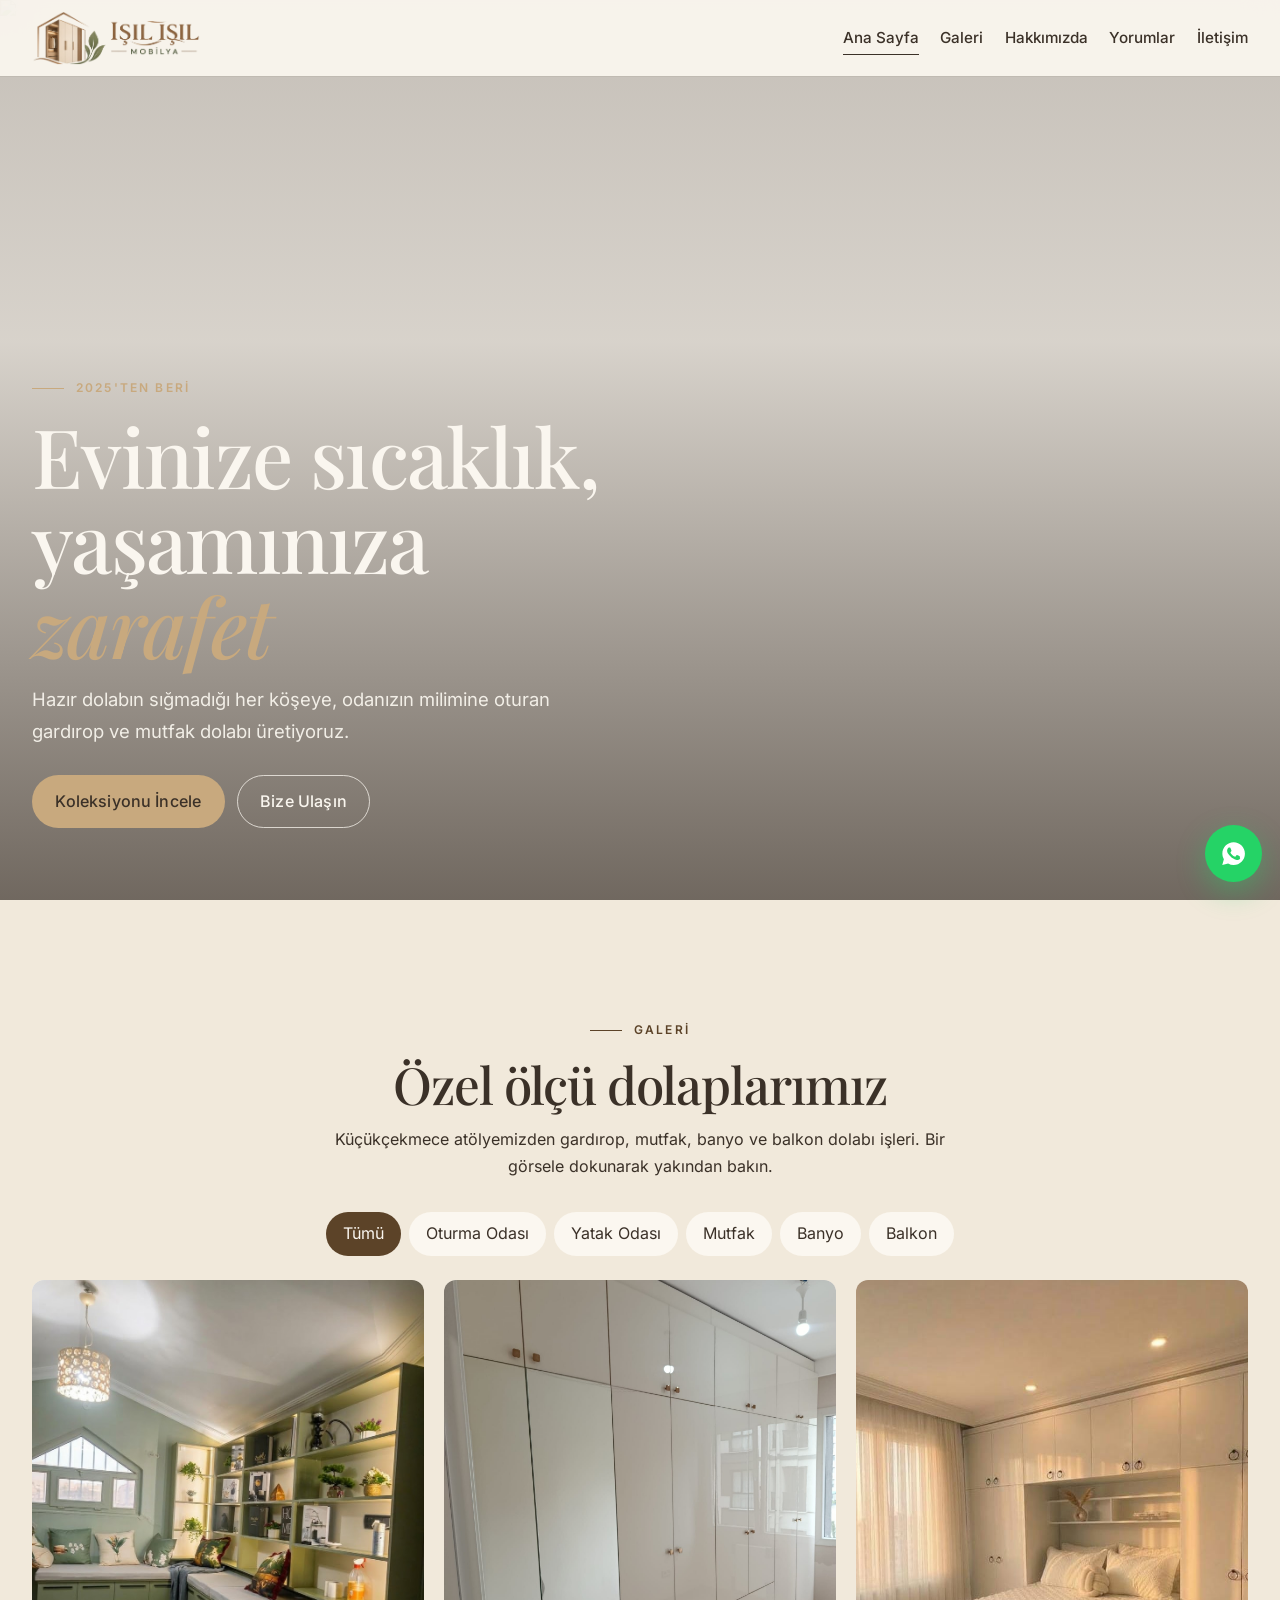
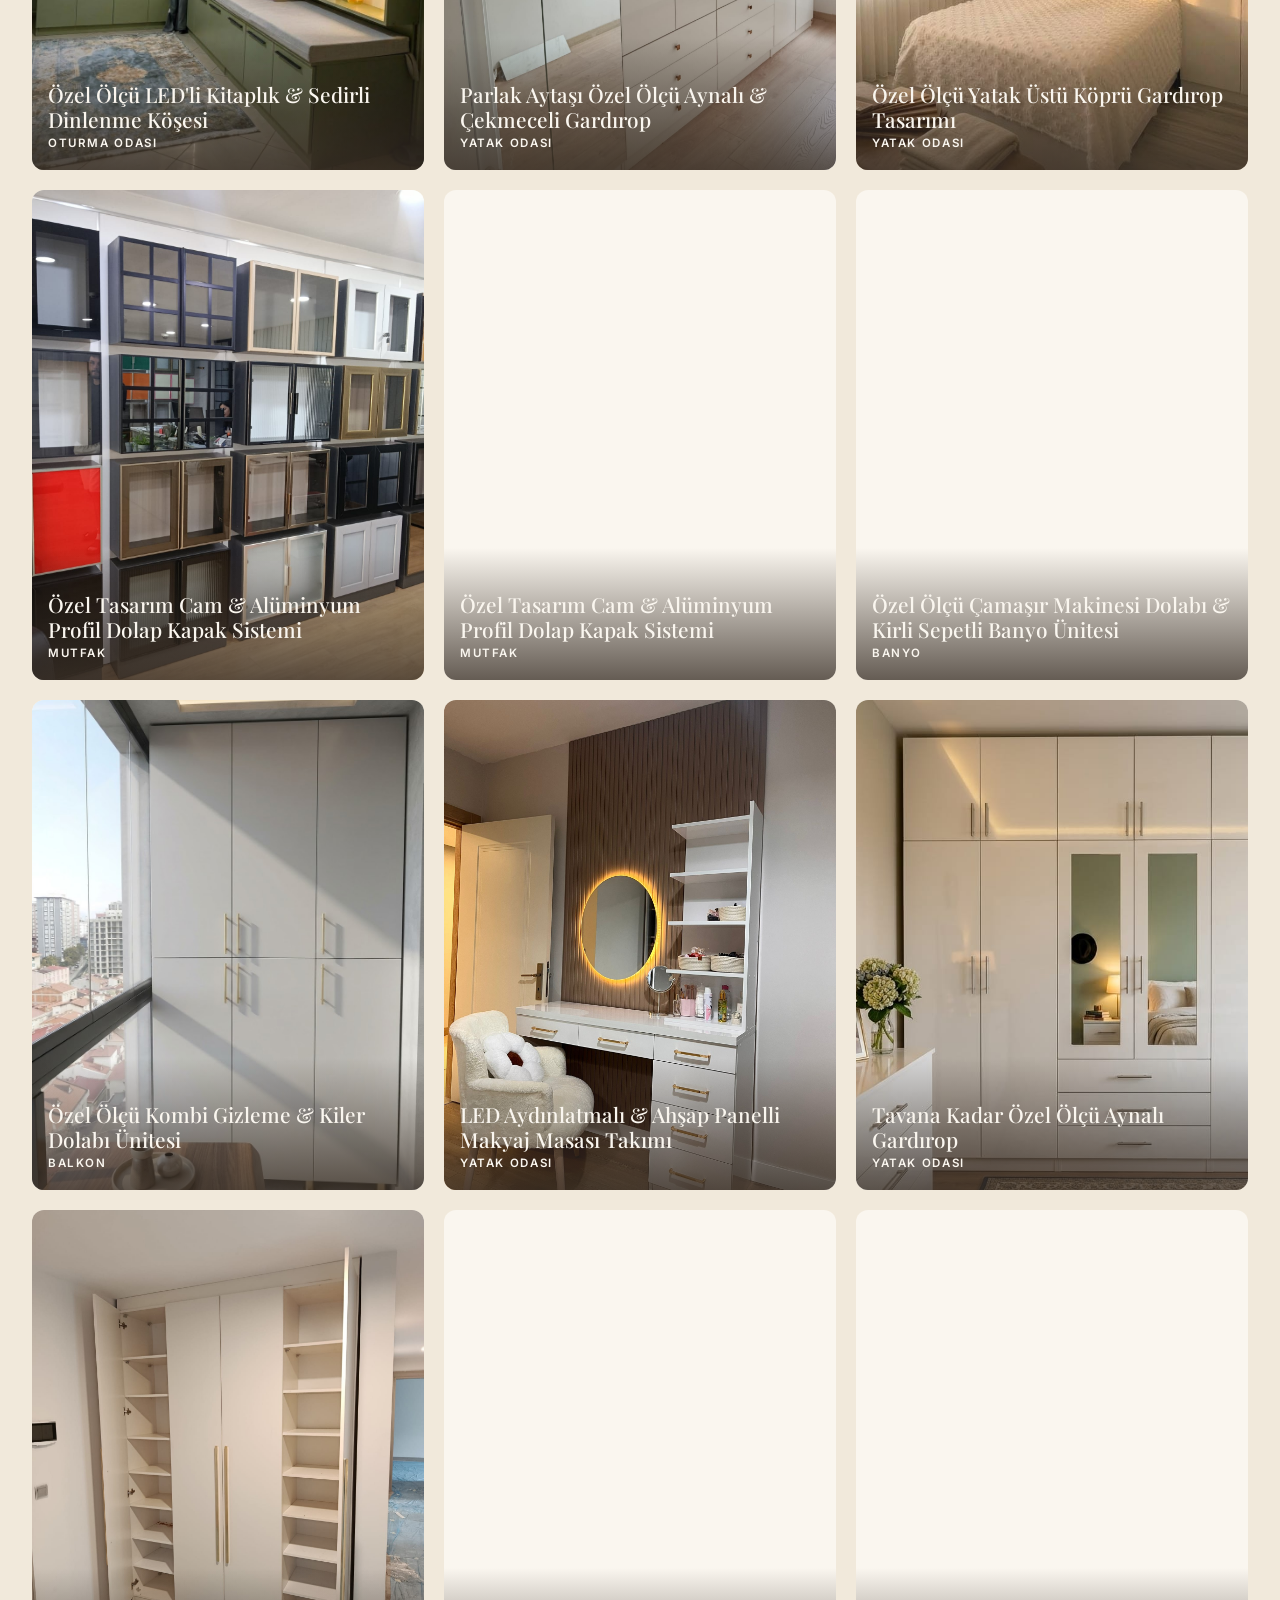
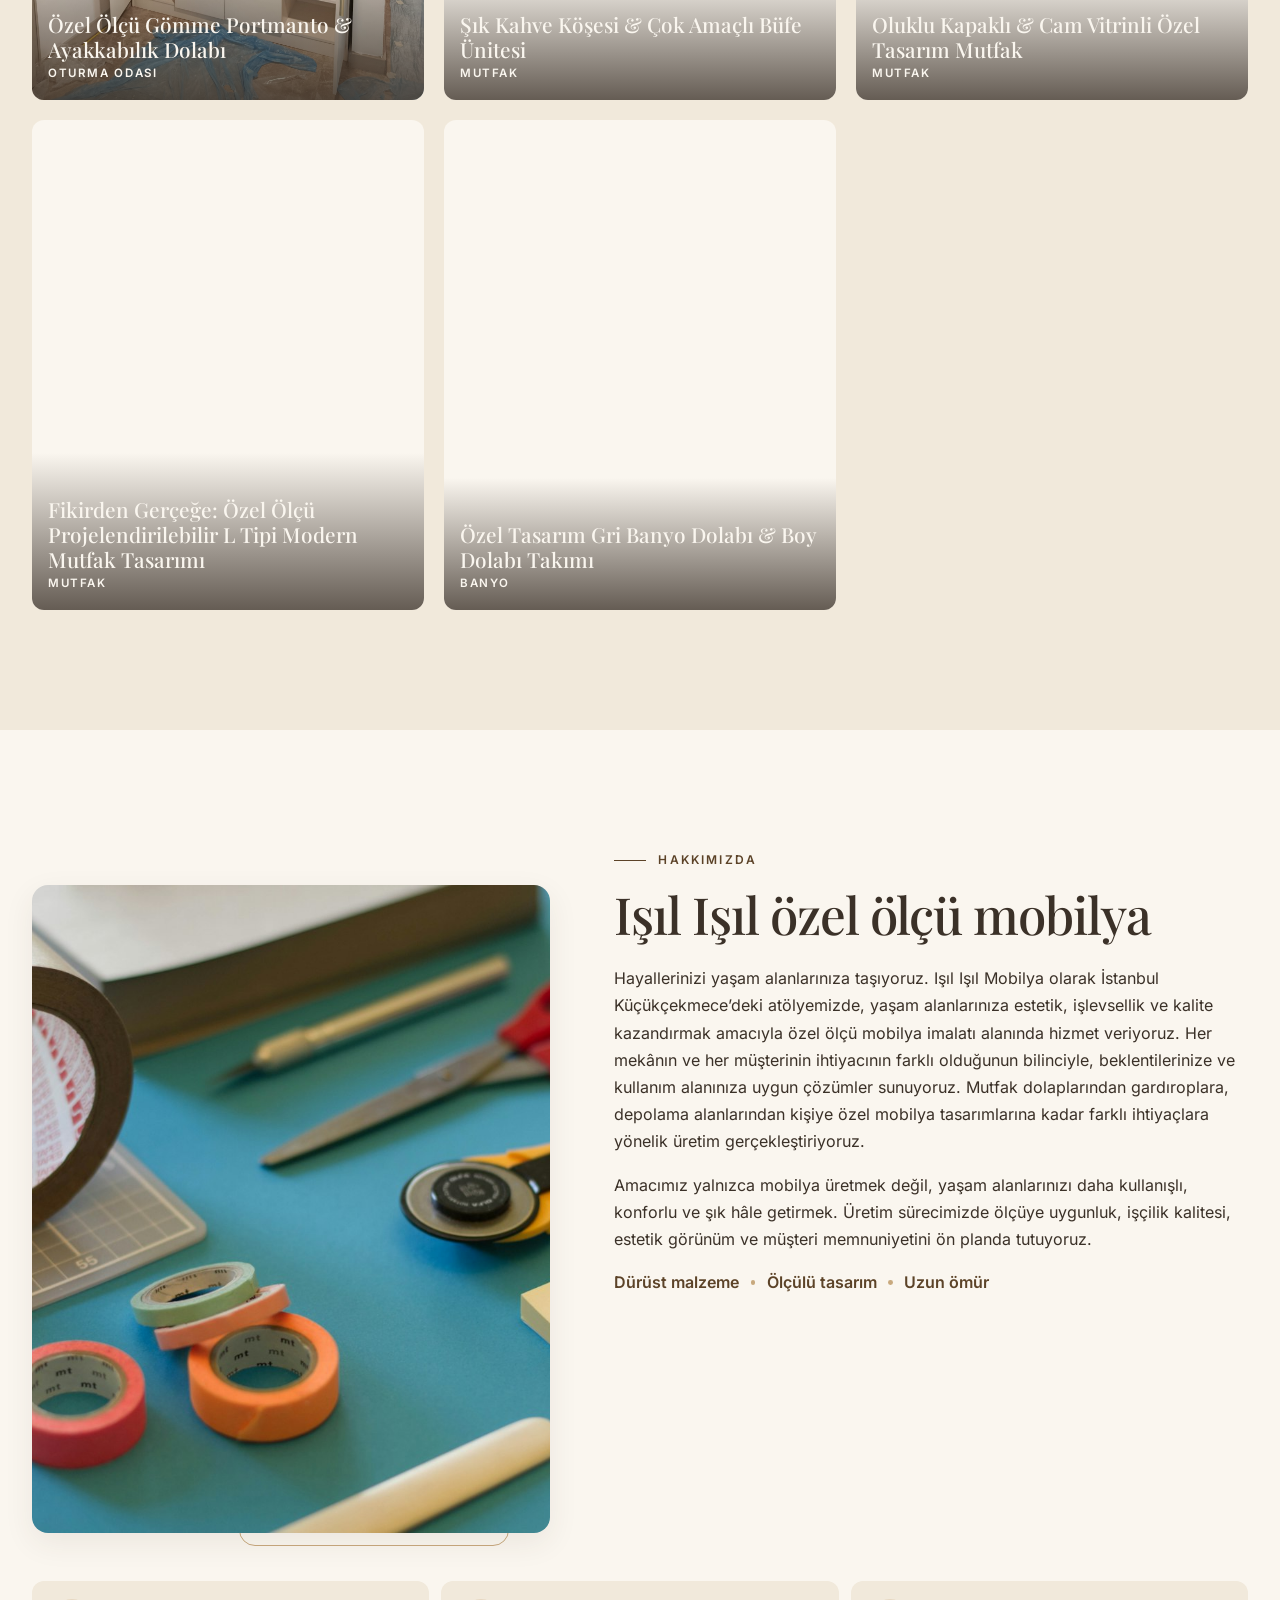
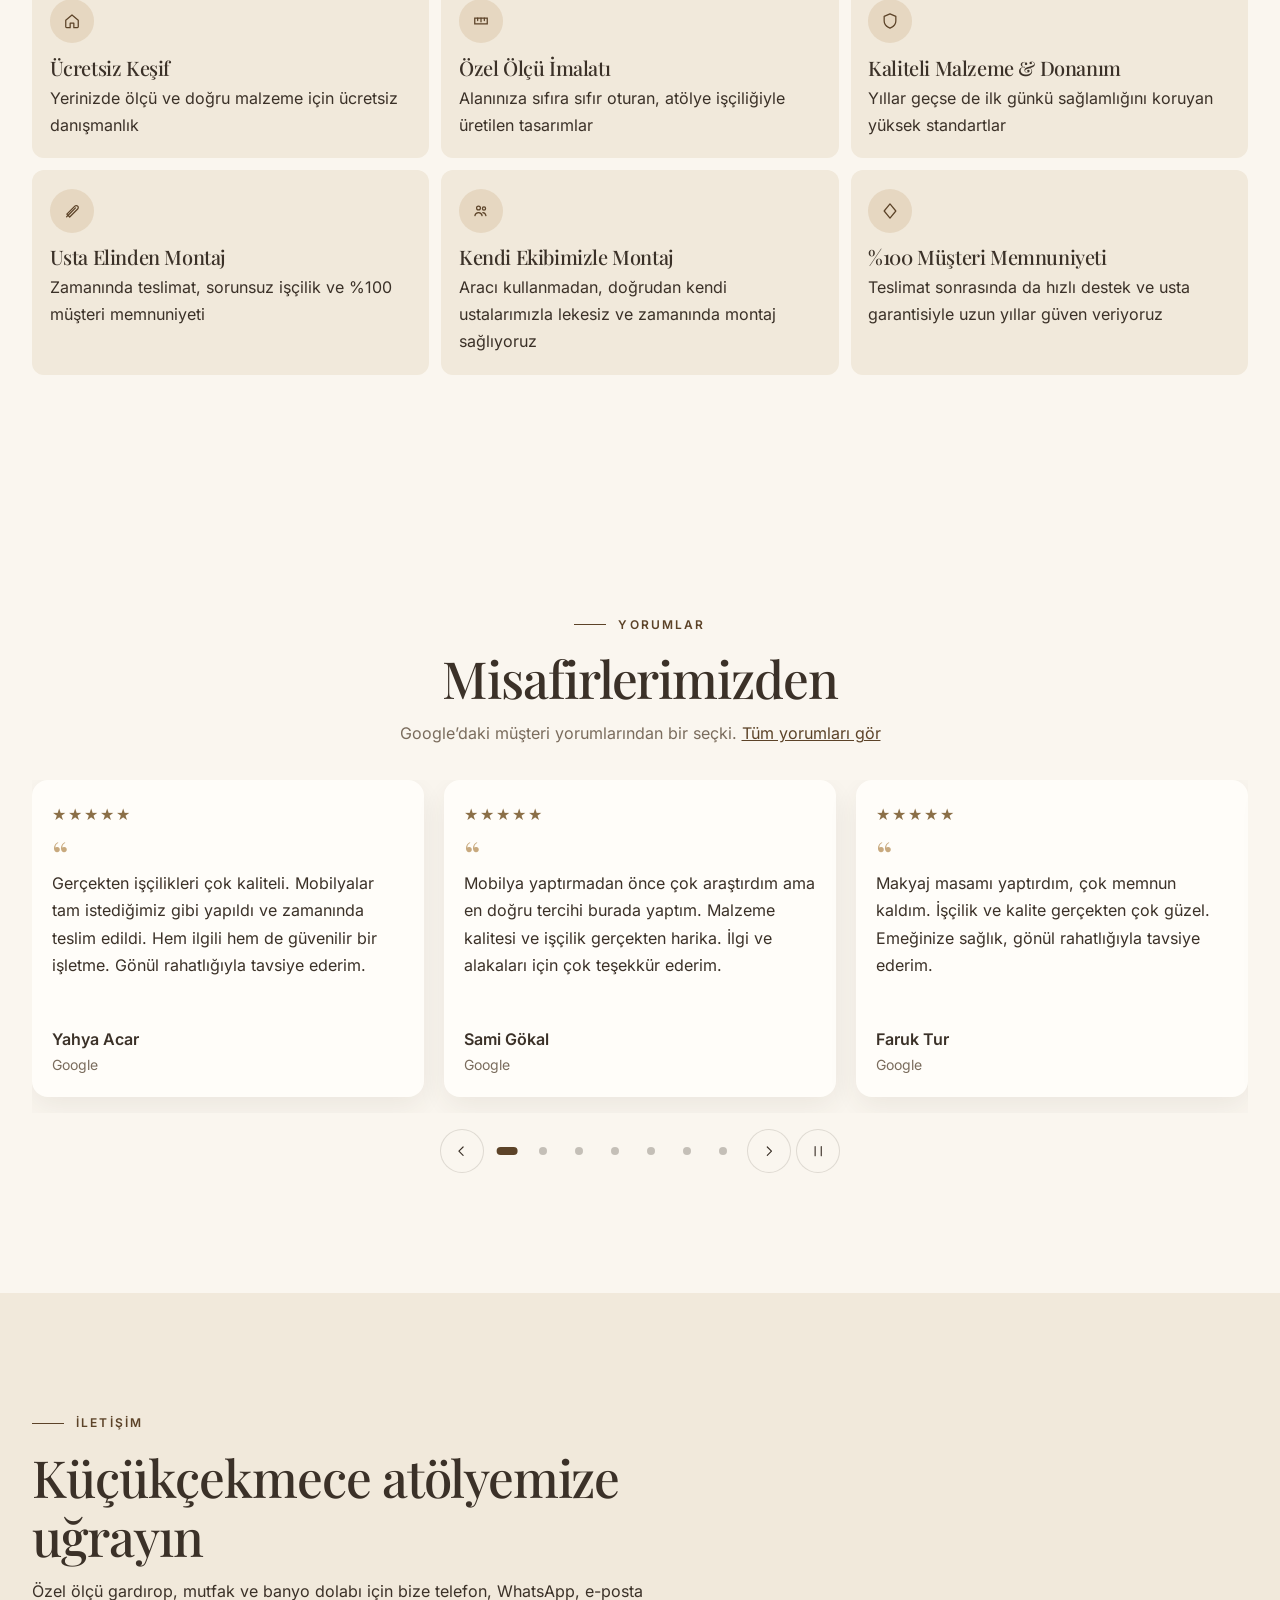
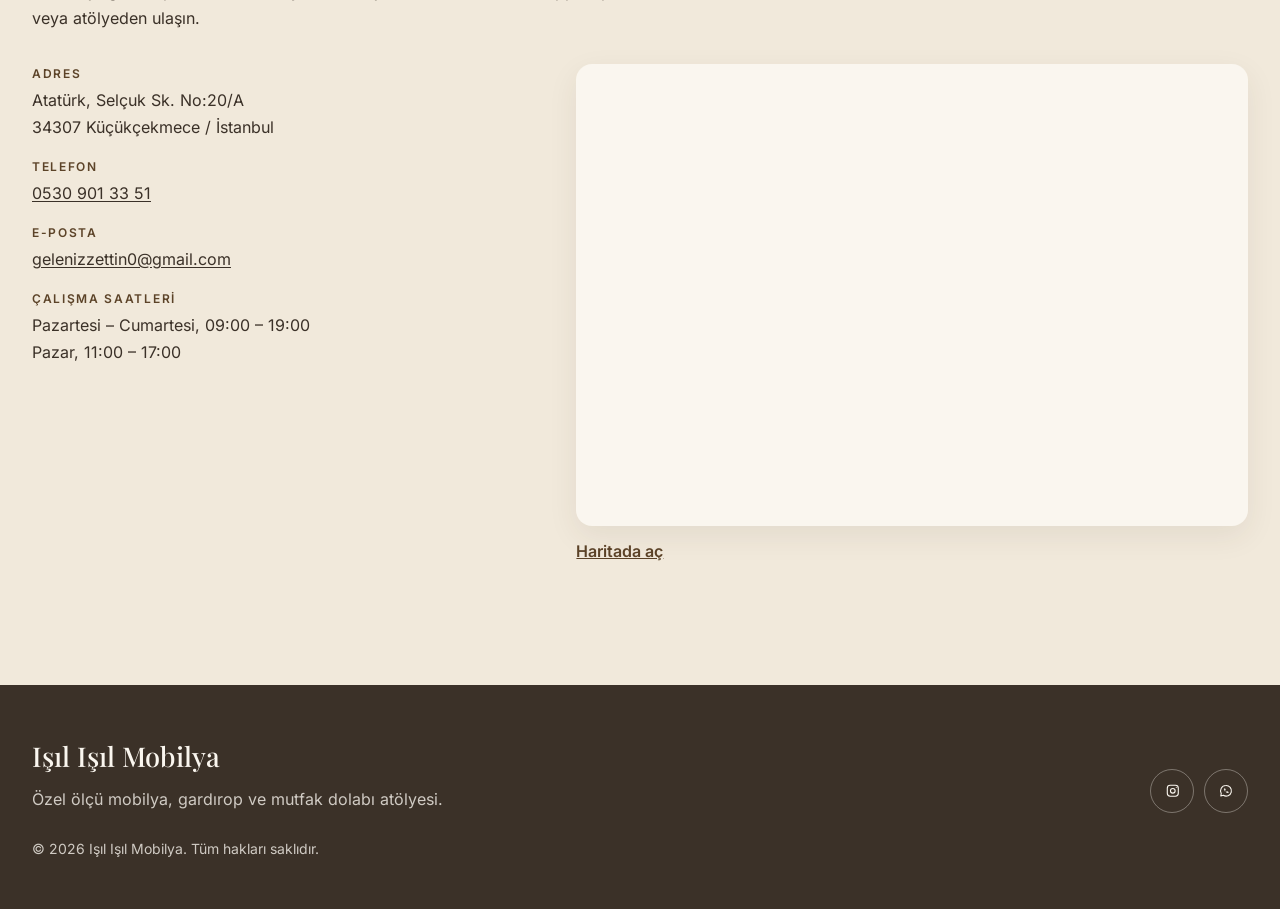
==== isilmobilya/index.html @ 8428971d "changed about us cards icon" ====
<!DOCTYPE html>
<html lang="tr">
  <head>
    <meta charset="UTF-8">
    <meta name="viewport" content="width=device-width, initial-scale=1">
    <script>
      document.documentElement.classList.add("js");
      if (window.scrollY < 24) document.documentElement.classList.add("at-top");
    </script>
    <title>Işıl Işıl Mobilya | Evinizin mobilya atölyesi</title>
    <meta name="description" content="Küçükçekmece özel ölçü mobilya: gardırop, mutfak, banyo ve balkon dolabı. Işıl Işıl Mobilya atölyesinde el işçiliğiyle üretim. 0530 901 33 51.">
    <meta name="keywords" content="özel ölçü mobilya, Küçükçekmece mobilya, gardırop, mutfak dolabı, gömme dolap, banyo dolabı, balkon dolabı, Işıl Işıl Mobilya, özel ölçü dolap İstanbul">
    <meta name="robots" content="index, follow, max-image-preview:large, max-snippet:-1, max-video-preview:-1">
    <meta name="googlebot" content="index, follow, max-image-preview:large, max-snippet:-1, max-video-preview:-1">
    <meta name="bingbot" content="index, follow">
    <meta name="yandex" content="index, follow">
    <meta name="author" content="Işıl Işıl Mobilya">
    <meta name="copyright" content="Işıl Işıl Mobilya">
    <meta name="theme-color" content="#FAF6EF">
    <meta name="msapplication-TileColor" content="#FAF6EF">
    <meta name="application-name" content="Işıl Işıl Mobilya">
    <meta name="apple-mobile-web-app-title" content="Işıl Işıl Mobilya">
    <meta name="format-detection" content="telephone=yes">
    <meta name="geo.region" content="TR-34">
    <meta name="geo.placename" content="Küçükçekmece, İstanbul">
    <meta name="geo.position" content="41.04779;28.80339">
    <meta name="ICBM" content="41.04779, 28.80339">
    <meta name="language" content="Turkish">
    <link rel="canonical" href="https://www.isilisilmobilya.com/">
    <link rel="alternate" hreflang="tr" href="https://www.isilisilmobilya.com/">
    <link rel="alternate" hreflang="x-default" href="https://www.isilisilmobilya.com/">
    <link rel="sitemap" type="application/xml" title="Sitemap" href="https://www.isilisilmobilya.com/sitemap.xml">
    <link rel="manifest" href="site.webmanifest">
    <link rel="me" href="https://www.instagram.com/mobilya_isil/">
    <meta property="og:type" content="website">
    <meta property="og:site_name" content="Işıl Işıl Mobilya">
    <meta property="og:locale" content="tr_TR">
    <meta property="og:url" content="https://www.isilisilmobilya.com/">
    <meta property="og:title" content="Odanıza tam oturan özel ölçü dolap | Işıl Işıl Mobilya">
    <meta property="og:description" content="Küçükçekmece’de gardırop, mutfak, banyo ve balkon dolabı. Özel ölçü üretim, el işçiliğiyle atölyeden eve.">
    <meta property="og:image" content="https://www.isilisilmobilya.com/assets/images/og-image.jpg">
    <meta property="og:image:secure_url" content="https://www.isilisilmobilya.com/assets/images/og-image.jpg">
    <meta property="og:image:type" content="image/jpeg">
    <meta property="og:image:width" content="1200">
    <meta property="og:image:height" content="630">
    <meta property="og:image:alt" content="Işıl Işıl Mobilya Küçükçekmece: özel ölçü mobilya ve yaşam alanı">
    <meta property="og:see_also" content="https://www.instagram.com/mobilya_isil/">
    <meta name="twitter:card" content="summary_large_image">
    <meta name="twitter:title" content="Odanıza tam oturan özel ölçü dolap | Işıl Işıl Mobilya">
    <meta name="twitter:description" content="Küçükçekmece’de gardırop, mutfak, banyo ve balkon dolabı. Özel ölçü üretim, el işçiliğiyle atölyeden eve.">
    <meta name="twitter:image" content="https://www.isilisilmobilya.com/assets/images/og-image.jpg">
    <meta name="twitter:image:alt" content="Işıl Işıl Mobilya Küçükçekmece: özel ölçü mobilya ve yaşam alanı">
    <link rel="icon" href="assets/images/favicon.png?v=2" type="image/png" sizes="256x256">
    <link rel="apple-touch-icon" href="assets/images/favicon.png?v=2">
    <meta name="msapplication-config" content="browserconfig.xml">
    <link rel="preload" href="assets/images/hero.jpg" as="image" type="image/jpeg" fetchpriority="high">
    <link rel="preload" href="assets/fonts/playfair-latin-ext.woff2" as="font" type="font/woff2" crossorigin>
    <link rel="preload" href="assets/fonts/inter-latin-ext.woff2" as="font" type="font/woff2" crossorigin>
    <link rel="stylesheet" href="css/fonts.css">
    <link rel="stylesheet" href="css/style.css">
    <script type="application/ld+json">
      {
        "@context": "https://schema.org",
        "@graph": [
          {
            "@type": ["FurnitureStore", "LocalBusiness"],
            "@id": "https://www.isilisilmobilya.com/#store",
            "name": "Işıl Işıl Mobilya",
            "alternateName": ["Işıl Mobilya", "Isil Isil Mobilya"],
            "legalName": "Işıl Işıl Mobilya",
            "slogan": "Evinize sıcaklık, yaşamınıza zarafet",
            "url": "https://www.isilisilmobilya.com/",
            "description": "İstanbul Küçükçekmece’de özel ölçü mobilya imalatı. Mutfak dolabı, gardırop, gömme dolap, banyo ve balkon dolabı el işçiliğiyle üretilir.",
            "inLanguage": "tr-TR",
            "knowsLanguage": "tr",
            "foundingDate": "2025",
            "currenciesAccepted": "TRY",
            "paymentAccepted": "Nakit, Kredi Kartı, Havale",
            "knowsAbout": ["özel ölçü mobilya", "gardırop", "mutfak dolabı", "gömme dolap", "banyo dolabı", "balkon dolabı", "cam kapak dolap"],
            "image": [
              "https://www.isilisilmobilya.com/assets/images/og-image.jpg",
              "https://www.isilisilmobilya.com/assets/images/hero.jpg",
              "https://www.isilisilmobilya.com/assets/images/logo.png",
              "https://www.isilisilmobilya.com/assets/images/favicon.png"
            ],
            "logo": {
              "@type": "ImageObject",
              "url": "https://www.isilisilmobilya.com/assets/images/favicon.png",
              "width": 256,
              "height": 256
            },
            "telephone": "+90-530-901-3351",
            "email": "gelenizzettin0@gmail.com",
            "priceRange": "₺₺",
            "address": {
              "@type": "PostalAddress",
              "streetAddress": "Atatürk, Selçuk Sk. No:20/A",
              "addressLocality": "Küçükçekmece",
              "addressRegion": "İstanbul",
              "postalCode": "34307",
              "addressCountry": "TR"
            },
            "geo": {
              "@type": "GeoCoordinates",
              "latitude": 41.04779,
              "longitude": 28.80339
            },
            "hasMap": "https://www.google.com/maps/search/?api=1&query=Işıl+Işıl+Mobilya+Küçükçekmece",
            "contactPoint": [
              {
                "@type": "ContactPoint",
                "contactType": "customer service",
                "telephone": "+90-530-901-3351",
                "email": "gelenizzettin0@gmail.com",
                "availableLanguage": ["Turkish"],
                "areaServed": "TR"
              },
              {
                "@type": "ContactPoint",
                "contactType": "sales",
                "url": "https://wa.me/905309013351",
                "availableLanguage": ["Turkish"]
              }
            ],
            "areaServed": [
              { "@type": "City", "name": "Küçükçekmece" },
              { "@type": "City", "name": "Avcılar" },
              { "@type": "City", "name": "Esenyurt" },
              { "@type": "City", "name": "Beylikdüzü" },
              { "@type": "City", "name": "Başakşehir" },
              { "@type": "City", "name": "Bakırköy" },
              { "@type": "City", "name": "Bahçelievler" },
              { "@type": "AdministrativeArea", "name": "İstanbul" }
            ],
            "openingHoursSpecification": [
              {
                "@type": "OpeningHoursSpecification",
                "dayOfWeek": ["Monday", "Tuesday", "Wednesday", "Thursday", "Friday", "Saturday"],
                "opens": "09:00",
                "closes": "19:00"
              },
              {
                "@type": "OpeningHoursSpecification",
                "dayOfWeek": "Sunday",
                "opens": "11:00",
                "closes": "17:00"
              }
            ],
            "sameAs": [
              "https://www.instagram.com/mobilya_isil/",
              "https://share.google/TWFot8EyH9BXefU5A",
              "https://wa.me/905309013351"
            ],
            "aggregateRating": {
              "@type": "AggregateRating",
              "ratingValue": "5",
              "bestRating": "5",
              "worstRating": "1",
              "reviewCount": "9"
            },
            "review": [
              { "@type": "Review", "author": { "@type": "Person", "name": "Yahya Acar" }, "reviewRating": { "@type": "Rating", "ratingValue": "5", "bestRating": "5" }, "reviewBody": "Gerçekten işçilikleri çok kaliteli. Mobilyalar tam istediğimiz gibi yapıldı ve zamanında teslim edildi." },
              { "@type": "Review", "author": { "@type": "Person", "name": "Sami Gökal" }, "reviewRating": { "@type": "Rating", "ratingValue": "5", "bestRating": "5" }, "reviewBody": "Mobilya yaptırmadan önce çok araştırdım ama en doğru tercihi burada yaptım. Malzeme kalitesi ve işçilik gerçekten harika." },
              { "@type": "Review", "author": { "@type": "Person", "name": "Faruk Tur" }, "reviewRating": { "@type": "Rating", "ratingValue": "5", "bestRating": "5" }, "reviewBody": "Makyaj masamı yaptırdım, çok memnun kaldım. İşçilik ve kalite gerçekten çok güzel." },
              { "@type": "Review", "author": { "@type": "Person", "name": "Salih Ferhat Akdeni" }, "reviewRating": { "@type": "Rating", "ratingValue": "5", "bestRating": "5" }, "reviewBody": "Özel ölçülerde dolap yaptırdık tam istediğimiz gibi oldu. Çalışanlar güler yüzlü, hizmet kaliteliydi." },
              { "@type": "Review", "author": { "@type": "Person", "name": "Kübra" }, "reviewRating": { "@type": "Rating", "ratingValue": "5", "bestRating": "5" }, "reviewBody": "Mutfak dolaplarım çok harika oldu, gerçekten büyük ustalıkla işini yapan insanlar varmış." }
            ]
          },
          {
            "@type": "WebSite",
            "@id": "https://www.isilisilmobilya.com/#website",
            "url": "https://www.isilisilmobilya.com/",
            "name": "Işıl Işıl Mobilya",
            "inLanguage": "tr-TR",
            "publisher": { "@id": "https://www.isilisilmobilya.com/#store" }
          },
          {
            "@type": "WebPage",
            "@id": "https://www.isilisilmobilya.com/#webpage",
            "url": "https://www.isilisilmobilya.com/",
            "name": "Odanıza tam oturan özel ölçü dolap | Işıl Işıl Mobilya",
            "description": "Küçükçekmece’de özel ölçü mobilya, gardırop, mutfak, banyo ve balkon dolabı imalatı.",
            "inLanguage": "tr-TR",
            "isPartOf": { "@id": "https://www.isilisilmobilya.com/#website" },
            "about": { "@id": "https://www.isilisilmobilya.com/#store" },
            "primaryImageOfPage": {
              "@type": "ImageObject",
              "url": "https://www.isilisilmobilya.com/assets/images/og-image.jpg",
              "width": 1200,
              "height": 630
            },
            "speakable": {
              "@type": "SpeakableSpecification",
              "cssSelector": [".hero__title", ".hero__lead"]
            }
          }
        ]
      }
    </script>
    <script src="js/main.js" defer></script>
  </head>
  <body>
    <a class="skip-link" href="#icerik">İçeriğe geç</a>

    <svg class="sprite" aria-hidden="true" xmlns="http://www.w3.org/2000/svg">
      <symbol id="icon-seal" viewBox="0 0 24 24"><path d="M12 3.5 19 12l-7 8.5L5 12 12 3.5z" fill="none" stroke="currentColor" stroke-width="1.5" stroke-linejoin="round"/></symbol>
      <symbol id="icon-leaf" viewBox="0 0 24 24"><path d="M5 19s2.2-9.2 14-13c0 0-.8 8.8-7.4 12.6C9.4 16.8 7.2 16.4 5 19z" fill="none" stroke="currentColor" stroke-width="1.5" stroke-linejoin="round"/><path d="M9.2 14.8c1.2-2 2.8-3.5 5.6-4.8" fill="none" stroke="currentColor" stroke-width="1.5" stroke-linecap="round"/></symbol>
      <symbol id="icon-shield" viewBox="0 0 24 24"><path d="M12 3.5 19 6.5v5.5c0 4-2.7 6.8-7 8.5-4.3-1.7-7-4.5-7-8.5V6.5L12 3.5z" fill="none" stroke="currentColor" stroke-width="1.5" stroke-linejoin="round"/></symbol>
      <symbol id="icon-ruler" viewBox="0 0 24 24"><path d="M4.5 8.5h15v7h-15z" fill="none" stroke="currentColor" stroke-width="1.5"/><path d="M8 8.5v3M12 8.5v4.5M16 8.5v3" fill="none" stroke="currentColor" stroke-width="1.5" stroke-linecap="round"/></symbol>
      <symbol id="icon-home" viewBox="0 0 24 24"><path d="M4.5 11.2 12 4.8l7.5 6.4V19a1 1 0 0 1-1 1h-4.3v-5.4H9.8V20H5.5a1 1 0 0 1-1-1z" fill="none" stroke="currentColor" stroke-width="1.5" stroke-linejoin="round"/></symbol>
      <symbol id="icon-tools" viewBox="0 0 24 24"><path d="M8 16.5 16.2 8.3M7.2 17.3l-1.6 1.6M15.4 6.2a2.4 2.4 0 1 1 3.4 3.4L9.2 19.2 5.8 15.8 15.4 6.2z" fill="none" stroke="currentColor" stroke-width="1.5" stroke-linecap="round" stroke-linejoin="round"/></symbol>
      <symbol id="icon-users" viewBox="0 0 24 24"><circle cx="9" cy="8.4" r="2.3" fill="none" stroke="currentColor" stroke-width="1.5"/><path d="M4.7 17.6c.4-2.5 2.1-3.8 4.3-3.8s3.9 1.3 4.3 3.8" fill="none" stroke="currentColor" stroke-width="1.5" stroke-linecap="round"/><circle cx="15.6" cy="9" r="1.9" fill="none" stroke="currentColor" stroke-width="1.5"/><path d="M14.2 13.9c1.9.2 3.3 1.4 3.7 3.7" fill="none" stroke="currentColor" stroke-width="1.5" stroke-linecap="round"/></symbol>
      <symbol id="icon-instagram" viewBox="0 0 24 24"><rect x="4.5" y="4.5" width="15" height="15" rx="4" fill="none" stroke="currentColor" stroke-width="1.5"/><circle cx="12" cy="12" r="3.2" fill="none" stroke="currentColor" stroke-width="1.5"/><circle cx="16.8" cy="7.2" r="0.8" fill="currentColor"/></symbol>
      <symbol id="icon-pinterest" viewBox="0 0 24 24"><circle cx="12" cy="12" r="8" fill="none" stroke="currentColor" stroke-width="1.5"/><path d="M10.8 18.2c.3-1.2.8-2.8 1.1-4" fill="none" stroke="currentColor" stroke-width="1.5" stroke-linecap="round"/><circle cx="12.2" cy="10.6" r="2.1" fill="none" stroke="currentColor" stroke-width="1.5"/></symbol>
      <symbol id="icon-facebook" viewBox="0 0 24 24"><path d="M14 8.5h2.2V6H14c-1.8 0-3 1.2-3 3.1V11H9v2.4h2V20h2.6v-6.6h2.2l.4-2.4h-2.6V9.4c0-.5.3-.9.9-.9z" fill="currentColor"/></symbol>
      <symbol id="icon-whatsapp" viewBox="0 0 24 24"><path d="M12 4.8a7.2 7.2 0 0 0-6.2 10.8L5.2 19l3.5-.9A7.2 7.2 0 1 0 12 4.8z" fill="none" stroke="currentColor" stroke-width="1.5" stroke-linejoin="round"/><path d="M9.3 10.3c.15 1.3 1.45 2.7 2.8 3.1.25.08.5 0 .7-.2l.55-.55c.18-.18.46-.2.66-.05.45.28.9.48 1.35.55.28.06.46.28.46.55v.7c0 .3-.28.55-.58.55-2.5-.15-5.4-2.35-5.7-5.55-.02-.28.2-.52.48-.52h.75c.26 0 .48.16.56.4.12.4.28.85.52 1.2.12.18.1.42-.08.58l-.48.42c-.16.14-.2.38-.1.58z" fill="currentColor"/></symbol>
      <symbol id="icon-whatsapp-fill" viewBox="0 0 24 24"><path fill="currentColor" d="M12.04 2c-5.5 0-9.96 4.46-9.96 9.96 0 1.76.46 3.47 1.34 4.98L2 22l5.17-1.35A9.93 9.93 0 0 0 12.04 22c5.5 0 9.96-4.46 9.96-9.96C22 6.46 17.54 2 12.04 2zm5.79 14.24c-.24.68-1.4 1.24-1.94 1.32-.5.07-1.13.1-1.82-.12-.43-.12-.97-.31-1.66-.61-2.91-1.26-4.8-4.2-4.95-4.4-.14-.19-1.18-1.56-1.18-2.98 0-1.41.74-2.11 1-2.4.25-.28.57-.35.76-.35h.54c.18 0 .4-.01.61.47.24.56.81 1.97.88 2.12.08.14.12.31.02.5-.1.18-.15.3-.29.47l-.43.48c-.14.14-.29.29-.12.56.16.28.72 1.2 1.56 1.94 1.07.96 1.98 1.26 2.26 1.4.27.14.43.11.6-.07.16-.19.7-.82.89-1.1.18-.28.37-.23.63-.14.25.1 1.64.77 1.92.91.28.14.46.2.53.32.07.12.07.68-.17 1.36z"/></symbol>
      <symbol id="icon-send" viewBox="0 0 24 24"><path d="M5 12h12M13 6.5 18.5 12 13 17.5" fill="none" stroke="currentColor" stroke-width="1.5" stroke-linecap="round" stroke-linejoin="round"/></symbol>
      <symbol id="icon-arrow-left" viewBox="0 0 24 24"><path d="M14.5 6.5 9 12l5.5 5.5" fill="none" stroke="currentColor" stroke-width="1.5" stroke-linecap="round" stroke-linejoin="round"/></symbol>
      <symbol id="icon-arrow-right" viewBox="0 0 24 24"><path d="M9.5 6.5 15 12l-5.5 5.5" fill="none" stroke="currentColor" stroke-width="1.5" stroke-linecap="round" stroke-linejoin="round"/></symbol>
      <symbol id="icon-close" viewBox="0 0 24 24"><path d="M7 7l10 10M17 7 7 17" fill="none" stroke="currentColor" stroke-width="1.5" stroke-linecap="round"/></symbol>
      <symbol id="icon-pause" viewBox="0 0 24 24"><path d="M8 6v12M16 6v12" fill="none" stroke="currentColor" stroke-width="1.5" stroke-linecap="round"/></symbol>
      <symbol id="icon-play" viewBox="0 0 24 24"><path d="M9 6.8v10.4l8.2-5.2L9 6.8z" fill="currentColor"/></symbol>
    </svg>

    <header class="header" data-header>
      <div class="container header__inner">
        <a class="logo" href="#anasayfa" aria-label="Işıl Işıl Mobilya">
          <img class="logo__image" src="assets/images/logo.png" alt="Işıl Işıl Mobilya" width="1477" height="479">
        </a>
        <button class="nav-toggle" type="button" aria-expanded="false" aria-controls="site-nav" data-nav-toggle>
          <span class="nav-toggle__bar" aria-hidden="true"></span>
          <span class="sr-only">Menüyü aç</span>
        </button>
        <nav class="nav" id="site-nav" data-nav aria-label="Ana menü">
          <ul class="nav__list">
            <li><a class="nav__link is-active" href="#anasayfa" aria-current="true">Ana Sayfa</a></li>
            <li><a class="nav__link" href="#galeri">Galeri</a></li>
            <li><a class="nav__link" href="#hakkimizda">Hakkımızda</a></li>
            <li><a class="nav__link" href="#yorumlar">Yorumlar</a></li>
            <li><a class="nav__link" href="#iletisim">İletişim</a></li>
          </ul>
        </nav>
      </div>
    </header>

    <main id="icerik" tabindex="-1">
      <section class="hero" id="anasayfa" aria-labelledby="hero-baslik">
        <div class="hero__media">
          <img
            class="hero__image"
            src="assets/images/hero.jpg"
            alt="Işıl Işıl Mobilya Küçükçekmece: sıcak ahşap ve krem tonlarında oturma odası"
            width="1920"
            height="1440"
            fetchpriority="high"
            decoding="async">
          <div class="hero__overlay" aria-hidden="true"></div>
        </div>
        <div class="container hero__content">
          <p class="eyebrow">2025'ten beri</p>
          <h1 class="hero__title" id="hero-baslik">Evinize sıcaklık, yaşamınıza <em>zarafet</em></h1>
          <p class="hero__lead">Hazır dolabın sığmadığı her köşeye, odanızın milimine oturan gardırop ve mutfak dolabı üretiyoruz.</p>
          <div class="hero__actions">
            <a class="btn btn--primary" href="#galeri">Koleksiyonu İncele</a>
            <a class="btn btn--ghost" href="#iletisim">Bize Ulaşın</a>
          </div>
        </div>
      </section>

      <section class="section section--tint" id="galeri" aria-labelledby="galeri-baslik">
        <div class="container">
          <header class="section__header section__header--center reveal">
            <p class="eyebrow eyebrow--dark">Galeri</p>
            <h2 id="galeri-baslik">Özel ölçü dolaplarımız</h2>
            <p class="section__intro">Küçükçekmece atölyemizden gardırop, mutfak, banyo ve balkon dolabı işleri. Bir görsele dokunarak yakından bakın.</p>
          </header>
          <div class="filters" role="group" aria-label="Galeri kategorileri">
            <button class="filters__btn is-active" type="button" data-filter="tumu" aria-pressed="true">Tümü</button>
            <button class="filters__btn" type="button" data-filter="oturma" aria-pressed="false">Oturma Odası</button>
            <button class="filters__btn" type="button" data-filter="yatak" aria-pressed="false">Yatak Odası</button>
            <button class="filters__btn" type="button" data-filter="mutfak" aria-pressed="false">Mutfak</button>
            <button class="filters__btn" type="button" data-filter="banyo" aria-pressed="false">Banyo</button>
            <button class="filters__btn" type="button" data-filter="balkon" aria-pressed="false">Balkon</button>
          </div>
          <p class="sr-only" data-filter-status aria-live="polite"></p>
          <ul class="gallery__grid">
            <li class="gallery__item" data-category="oturma">
              <button class="gallery__trigger" type="button">
                <img class="gallery__image" src="assets/images/gallery/ledli-kitaplik-sedir.jpg" data-full="assets/images/gallery/ledli-kitaplik-sedir.jpg" alt="Küçükçekmece özel ölçü LED’li kitaplık ve sedirli dinlenme köşesi" width="896" height="1195" loading="lazy" decoding="async">
                <span class="gallery__caption" aria-hidden="true"><span class="gallery__name">Özel Ölçü LED'li Kitaplık & Sedirli Dinlenme Köşesi</span><span class="gallery__category">Oturma Odası</span></span>
              </button>
            </li>
            <li class="gallery__item" data-category="yatak">
              <button class="gallery__trigger" type="button">
                <img class="gallery__image" src="assets/images/gallery/aynali-gardrop.jpg" data-full="assets/images/gallery/aynali-gardrop.jpg" alt="Küçükçekmece özel ölçü aynalı ve çekmeceli gardırop" width="1500" height="2000" loading="lazy" decoding="async">
                <span class="gallery__caption" aria-hidden="true"><span class="gallery__name">Parlak Aytaşı Özel Ölçü Aynalı & Çekmeceli Gardırop</span><span class="gallery__category">Yatak Odası</span></span>
              </button>
            </li>
            <li class="gallery__item" data-category="yatak">
              <button class="gallery__trigger" type="button">
                <img class="gallery__image" src="assets/images/gallery/gomme-yatak-dolabi.jpg" data-full="assets/images/gallery/gomme-yatak-dolabi.jpg" alt="Küçükçekmece özel ölçü yatak üstü köprü gardırop" width="896" height="815" loading="lazy" decoding="async">
                <span class="gallery__caption" aria-hidden="true"><span class="gallery__name">Özel Ölçü Yatak Üstü Köprü Gardırop Tasarımı</span><span class="gallery__category">Yatak Odası</span></span>
              </button>
            </li>
            <li class="gallery__item" data-category="mutfak">
              <button class="gallery__trigger" type="button">
                <img class="gallery__image" src="assets/images/gallery/cam-kapak-koleksiyonu.jpg" data-full="assets/images/gallery/cam-kapak-koleksiyonu.jpg" alt="Küçükçekmece özel tasarım cam ve alüminyum mutfak dolap kapakları" width="2000" height="1500" loading="lazy" decoding="async">
                <span class="gallery__caption" aria-hidden="true"><span class="gallery__name">Özel Tasarım Cam & Alüminyum Profil Dolap Kapak Sistemi</span><span class="gallery__category">Mutfak</span></span>
              </button>
            </li>
            <li class="gallery__item" data-category="mutfak">
              <button class="gallery__trigger" type="button">
                <img class="gallery__image" src="assets/images/gallery/cam-dolap-kapaklari.jpg" data-full="assets/images/gallery/cam-dolap-kapaklari.jpg" alt="Küçükçekmece özel tasarım cam ve alüminyum mutfak dolap kapakları" width="2000" height="1500" loading="lazy" decoding="async">
                <span class="gallery__caption" aria-hidden="true"><span class="gallery__name">Özel Tasarım Cam & Alüminyum Profil Dolap Kapak Sistemi</span><span class="gallery__category">Mutfak</span></span>
              </button>
            </li>
            <li class="gallery__item" data-category="banyo">
              <button class="gallery__trigger" type="button">
                <img class="gallery__image" src="assets/images/gallery/banyo-dolabi.jpg" data-full="assets/images/gallery/banyo-dolabi.jpg" alt="Küçükçekmece özel ölçü çamaşır makinesi dolabı ve banyo ünitesi" width="1500" height="2000" loading="lazy" decoding="async">
                <span class="gallery__caption" aria-hidden="true"><span class="gallery__name">Özel Ölçü Çamaşır Makinesi Dolabı & Kirli Sepetli Banyo Ünitesi</span><span class="gallery__category">Banyo</span></span>
              </button>
            </li>
            <li class="gallery__item" data-category="balkon">
              <button class="gallery__trigger" type="button">
                <img class="gallery__image" src="assets/images/gallery/balkon-dolabi.jpg" data-full="assets/images/gallery/balkon-dolabi.jpg" alt="Küçükçekmece özel ölçü kombi gizleme ve kiler balkon dolabı" width="896" height="1195" loading="lazy" decoding="async">
                <span class="gallery__caption" aria-hidden="true"><span class="gallery__name">Özel Ölçü Kombi Gizleme & Kiler Dolabı Ünitesi</span><span class="gallery__category">Balkon</span></span>
              </button>
            </li>
            <li class="gallery__item" data-category="yatak">
              <button class="gallery__trigger" type="button">
                <img class="gallery__image" src="assets/images/gallery/ledli-makyaj-masasi.jpg" data-full="assets/images/gallery/ledli-makyaj-masasi.jpg" alt="LED Aydınlatmalı & Ahşap Panelli Makyaj Masası Takımı" width="1536" height="2048" loading="lazy" decoding="async">
                <span class="gallery__caption" aria-hidden="true"><span class="gallery__name">LED Aydınlatmalı & Ahşap Panelli Makyaj Masası Takımı</span><span class="gallery__category">Yatak Odası</span></span>
              </button>
            </li>
            <li class="gallery__item" data-category="yatak">
              <button class="gallery__trigger" type="button">
                <img class="gallery__image" src="assets/images/gallery/cam-kapakli-gardrop.jpg" data-full="assets/images/gallery/cam-kapakli-gardrop.jpg" alt="Tavana Kadar Özel Ölçü Aynalı Gardırop" width="1192" height="801" loading="lazy" decoding="async">
                <span class="gallery__caption" aria-hidden="true"><span class="gallery__name">Tavana Kadar Özel Ölçü Aynalı Gardırop</span><span class="gallery__category">Yatak Odası</span></span>
              </button>
            </li>
            <li class="gallery__item" data-category="oturma">
              <button class="gallery__trigger" type="button">
                <img class="gallery__image" src="assets/images/gallery/acik-raf-gardrop.jpg" data-full="assets/images/gallery/acik-raf-gardrop.jpg" alt="Özel Ölçü Gömme Portmanto & Ayakkabılık Dolabı" width="1500" height="2000" loading="lazy" decoding="async">
                <span class="gallery__caption" aria-hidden="true"><span class="gallery__name">Özel Ölçü Gömme Portmanto & Ayakkabılık Dolabı</span><span class="gallery__category">Oturma Odası</span></span>
              </button>
            </li>
            <li class="gallery__item" data-category="mutfak">
              <button class="gallery__trigger" type="button">
                <img class="gallery__image" src="assets/images/gallery/vitrinli-mutfak.jpg" data-full="assets/images/gallery/vitrinli-mutfak.jpg" alt="Şık Kahve Köşesi & Çok Amaçlı Büfe Ünitesi" width="820" height="1195" loading="lazy" decoding="async">
                <span class="gallery__caption" aria-hidden="true"><span class="gallery__name">Şık Kahve Köşesi & Çok Amaçlı Büfe Ünitesi</span><span class="gallery__category">Mutfak</span></span>
              </button>
            </li>
            <li class="gallery__item" data-category="mutfak">
              <button class="gallery__trigger" type="button">
                <img class="gallery__image" src="assets/images/gallery/lambri-mutfak.jpg" data-full="assets/images/gallery/lambri-mutfak.jpg" alt="Oluklu Kapaklı & Cam Vitrinli Özel Tasarım Mutfak" width="924" height="2000" loading="lazy" decoding="async">
                <span class="gallery__caption" aria-hidden="true"><span class="gallery__name">Oluklu Kapaklı & Cam Vitrinli Özel Tasarım Mutfak</span><span class="gallery__category">Mutfak</span></span>
              </button>
            </li>
            <li class="gallery__item" data-category="mutfak">
              <button class="gallery__trigger" type="button">
                <img class="gallery__image" src="assets/images/gallery/mutfak-cizim.jpg" data-full="assets/images/gallery/mutfak-cizim.jpg" alt="Fikirden Gerçeğe: Özel Ölçü Projelendirilebilir L Tipi Modern Mutfak Tasarımı" width="2000" height="1500" loading="lazy" decoding="async">
                <span class="gallery__caption" aria-hidden="true"><span class="gallery__name">Fikirden Gerçeğe: Özel Ölçü Projelendirilebilir L Tipi Modern Mutfak Tasarımı</span><span class="gallery__category">Mutfak</span></span>
              </button>
            </li>
            <li class="gallery__item" data-category="banyo">
              <button class="gallery__trigger" type="button">
                <img class="gallery__image" src="assets/images/gallery/ledli-banyo-dolabi.jpg" data-full="assets/images/gallery/ledli-banyo-dolabi.jpg" alt="Özel Tasarım Gri Banyo Dolabı & Boy Dolabı Takımı" width="954" height="1324" loading="lazy" decoding="async">
                <span class="gallery__caption" aria-hidden="true"><span class="gallery__name">Özel Tasarım Gri Banyo Dolabı & Boy Dolabı Takımı</span><span class="gallery__category">Banyo</span></span>
              </button>
            </li>
          </ul>
        </div>
      </section>

      <section class="section" id="hakkimizda" aria-labelledby="hakkimizda-baslik">
        <div class="container about__layout">
          <figure class="about__media reveal">
            <img
              class="about__image"
              src="assets/images/about.jpg"
              alt="Işıl Işıl Mobilya Küçükçekmece atölyesinde özel ölçü mobilya üretimi"
              width="1400"
              height="933"
              loading="lazy"
              decoding="async">
          </figure>
          <p class="eyebrow eyebrow--dark">Hakkımızda</p>
          <div class="about__content">
            <h2 class="about__title" id="hakkimizda-baslik">Işıl Işıl özel ölçü mobilya</h2>
            <p>Hayallerinizi yaşam alanlarınıza taşıyoruz.
              Işıl Işıl Mobilya olarak İstanbul Küçükçekmece’deki atölyemizde, yaşam alanlarınıza estetik, işlevsellik ve kalite kazandırmak amacıyla özel ölçü mobilya imalatı alanında hizmet veriyoruz. Her mekânın ve her müşterinin ihtiyacının farklı olduğunun bilinciyle, beklentilerinize ve kullanım alanınıza uygun çözümler sunuyoruz.
              Mutfak dolaplarından gardıroplara, depolama alanlarından kişiye özel mobilya tasarımlarına kadar farklı ihtiyaçlara yönelik üretim gerçekleştiriyoruz.</p>
            <p>Amacımız yalnızca mobilya üretmek değil, yaşam alanlarınızı daha kullanışlı, konforlu ve şık hâle getirmek.
              Üretim sürecimizde ölçüye uygunluk, işçilik kalitesi, estetik görünüm ve müşteri memnuniyetini ön planda tutuyoruz.</p>
            <ul class="values">
              <li>Dürüst malzeme</li>
              <li>Ölçülü tasarım</li>
              <li>Uzun ömür</li>
            </ul>
          </div>
          <ul class="features">
              <li class="feature reveal" style="--reveal-delay: 0s">
                <span class="feature__icon" aria-hidden="true"><svg><use href="#icon-home"></use></svg></span>
                <h3 class="feature__title">Ücretsiz Keşif</h3>
                <p class="feature__text">Yerinizde ölçü ve doğru malzeme için ücretsiz danışmanlık</p>
              </li>
              <li class="feature reveal" style="--reveal-delay: 0.08s">
                <span class="feature__icon" aria-hidden="true"><svg><use href="#icon-ruler"></use></svg></span>
                <h3 class="feature__title">Özel Ölçü İmalatı</h3>
                <p class="feature__text">Alanınıza sıfıra sıfır oturan, atölye işçiliğiyle üretilen tasarımlar</p>
              </li>
              <li class="feature reveal" style="--reveal-delay: 0.16s">
                <span class="feature__icon" aria-hidden="true"><svg><use href="#icon-shield"></use></svg></span>
                <h3 class="feature__title">Kaliteli Malzeme & Donanım</h3>
                <p class="feature__text">Yıllar geçse de ilk günkü sağlamlığını koruyan yüksek standartlar</p>
              </li>
              <li class="feature reveal" style="--reveal-delay: 0.24s">
                <span class="feature__icon" aria-hidden="true"><svg><use href="#icon-tools"></use></svg></span>
                <h3 class="feature__title">Usta Elinden Montaj</h3>
                <p class="feature__text">Zamanında teslimat, sorunsuz işçilik ve %100 müşteri memnuniyeti</p>
              </li>
              <li class="feature reveal" style="--reveal-delay: 0.32s">
                <span class="feature__icon" aria-hidden="true"><svg><use href="#icon-users"></use></svg></span>
                <h3 class="feature__title">Kendi Ekibimizle Montaj</h3>
                <p class="feature__text">Aracı kullanmadan, doğrudan kendi ustalarımızla lekesiz ve zamanında montaj sağlıyoruz</p>
              </li>
              <li class="feature reveal" style="--reveal-delay: 0.4s">
                <span class="feature__icon" aria-hidden="true"><svg><use href="#icon-seal"></use></svg></span>
                <h3 class="feature__title">%100 Müşteri Memnuniyeti</h3>
                <p class="feature__text">Teslimat sonrasında da hızlı destek ve usta garantisiyle uzun yıllar güven veriyoruz</p>
              </li>
            </ul>
        </div>
      </section>

      <section class="section reviews" id="yorumlar" aria-labelledby="yorumlar-baslik" data-carousel>
        <div class="container">
          <header class="section__header section__header--center reveal">
            <p class="eyebrow eyebrow--dark">Yorumlar</p>
            <h2 id="yorumlar-baslik">Misafirlerimizden</h2>
            <p class="section__intro">Google’daki müşteri yorumlarından bir seçki. <a href="https://share.google/TWFot8EyH9BXefU5A" target="_blank" rel="noopener noreferrer">Tüm yorumları gör</a></p>
          </header>
          <div class="reviews__viewport" id="yorum-listesi" data-carousel-viewport>
            <ul class="reviews__track" data-carousel-track>
              <li class="reviews__slide">
                <article class="review">
                  <p class="review__stars" role="img" aria-label="5 üzerinden 5"><span aria-hidden="true">★★★★★</span></p>
                  <blockquote class="review__text">Gerçekten işçilikleri çok kaliteli. Mobilyalar tam istediğimiz gibi yapıldı ve zamanında teslim edildi. Hem ilgili hem de güvenilir bir işletme. Gönül rahatlığıyla tavsiye ederim.</blockquote>
                  <footer class="review__meta"><cite class="review__name">Yahya Acar</cite><span class="review__place">Google</span></footer>
                </article>
              </li>
              <li class="reviews__slide">
                <article class="review">
                  <p class="review__stars" role="img" aria-label="5 üzerinden 5"><span aria-hidden="true">★★★★★</span></p>
                  <blockquote class="review__text">Mobilya yaptırmadan önce çok araştırdım ama en doğru tercihi burada yaptım. Malzeme kalitesi ve işçilik gerçekten harika. İlgi ve alakaları için çok teşekkür ederim.</blockquote>
                  <footer class="review__meta"><cite class="review__name">Sami Gökal</cite><span class="review__place">Google</span></footer>
                </article>
              </li>
              <li class="reviews__slide">
                <article class="review">
                  <p class="review__stars" role="img" aria-label="5 üzerinden 5"><span aria-hidden="true">★★★★★</span></p>
                  <blockquote class="review__text">Makyaj masamı yaptırdım, çok memnun kaldım. İşçilik ve kalite gerçekten çok güzel. Emeğinize sağlık, gönül rahatlığıyla tavsiye ederim.</blockquote>
                  <footer class="review__meta"><cite class="review__name">Faruk Tur</cite><span class="review__place">Google</span></footer>
                </article>
              </li>
              <li class="reviews__slide">
                <article class="review">
                  <p class="review__stars" role="img" aria-label="5 üzerinden 5"><span aria-hidden="true">★★★★★</span></p>
                  <blockquote class="review__text">Özel ölçülerde dolap yaptırdık tam istediğimiz gibi oldu. Çalışanlar güler yüzlü, hizmet kaliteliydi. Çok memnun kaldık, herkese tavsiye ederiz.</blockquote>
                  <footer class="review__meta"><cite class="review__name">Salih Ferhat Akdeni</cite><span class="review__place">Google</span></footer>
                </article>
              </li>
              <li class="reviews__slide">
                <article class="review">
                  <p class="review__stars" role="img" aria-label="5 üzerinden 5"><span aria-hidden="true">★★★★★</span></p>
                  <blockquote class="review__text">Eşimle uzun süre arayışlardan sonra bir arkadaş tavsiyesi üzerine İzzet Bey ekibiyle tanıştık. Gerçekten işlerinde uzmanlar ve herkese tavsiye ederiz. Teşekkür ederiz tekrardan.</blockquote>
                  <footer class="review__meta"><cite class="review__name">Popular Musicc</cite><span class="review__place">Google</span></footer>
                </article>
              </li>
              <li class="reviews__slide">
                <article class="review">
                  <p class="review__stars" role="img" aria-label="5 üzerinden 5"><span aria-hidden="true">★★★★★</span></p>
                  <blockquote class="review__text">Mutfak dolaplarım çok harika oldu, gerçekten büyük ustalıkla işini yapan insanlar varmış. Tekrardan teşekkür ederim Işıl Mobilya.</blockquote>
                  <footer class="review__meta"><cite class="review__name">Kübra</cite><span class="review__place">Google</span></footer>
                </article>
              </li>
              <li class="reviews__slide">
                <article class="review">
                  <p class="review__stars" role="img" aria-label="5 üzerinden 5"><span aria-hidden="true">★★★★★</span></p>
                  <blockquote class="review__text">Mutfak dolaplarımı yeniledim. Fiyatlar gayet uygun ve çalışanlar gayet düzgün bir şekilde işlerini yaptılar. Teşekkür ederim İzzet Bey ve ekibine.</blockquote>
                  <footer class="review__meta"><cite class="review__name">Ally</cite><span class="review__place">Google</span></footer>
                </article>
              </li>
              <li class="reviews__slide">
                <article class="review">
                  <p class="review__stars" role="img" aria-label="5 üzerinden 5"><span aria-hidden="true">★★★★★</span></p>
                  <blockquote class="review__text">İşçiliğinizi çok beğendim, elinize kolunuza sağlık. Bundan sonra herkese tavsiye edeceğim, bütün çevreme.</blockquote>
                  <footer class="review__meta"><cite class="review__name">Feyyaz Çevik</cite><span class="review__place">Google</span></footer>
                </article>
              </li>
              <li class="reviews__slide">
                <article class="review">
                  <p class="review__stars" role="img" aria-label="5 üzerinden 5"><span aria-hidden="true">★★★★★</span></p>
                  <blockquote class="review__text">Olağanüstü ekip, muhteşem işçilik. Parasının hakkını veren tek firma.</blockquote>
                  <footer class="review__meta"><cite class="review__name">Emre Güler</cite><span class="review__place">Google</span></footer>
                </article>
              </li>
            </ul>
          </div>
          <div class="reviews__controls">
            <button class="icon-btn" type="button" data-carousel-prev aria-controls="yorum-listesi" aria-label="Önceki yorumlar">
              <svg aria-hidden="true"><use href="#icon-arrow-left"></use></svg>
            </button>
            <div class="reviews__dots" data-carousel-dots role="tablist" aria-label="Yorum sayfaları"></div>
            <button class="icon-btn" type="button" data-carousel-next aria-controls="yorum-listesi" aria-label="Sonraki yorumlar">
              <svg aria-hidden="true"><use href="#icon-arrow-right"></use></svg>
            </button>
            <button class="icon-btn reviews__autoplay" type="button" data-autoplay-toggle aria-pressed="true">
              <svg class="reviews__icon reviews__icon--pause" aria-hidden="true"><use href="#icon-pause"></use></svg>
              <svg class="reviews__icon reviews__icon--play" aria-hidden="true"><use href="#icon-play"></use></svg>
              <span class="sr-only" data-autoplay-label>Otomatik geçişi durdur</span>
            </button>
          </div>
        </div>
      </section>

      <section class="section section--tint" id="iletisim" aria-labelledby="iletisim-baslik">
        <div class="container">
          <header class="section__header reveal">
            <p class="eyebrow eyebrow--dark">İletişim</p>
            <h2 id="iletisim-baslik">Küçükçekmece atölyemize uğrayın</h2>
            <p class="section__intro">Özel ölçü gardırop, mutfak ve banyo dolabı için bize telefon, WhatsApp, e-posta veya atölyeden ulaşın.</p>
          </header>
          <div class="contact__layout">
            <address class="contact__address reveal">
              <dl class="details">
                <div class="details__item">
                  <dt class="details__term">Adres</dt>
                  <dd class="details__value">Atatürk, Selçuk Sk. No:20/A<br>34307 Küçükçekmece / İstanbul</dd>
                </div>
                <div class="details__item">
                  <dt class="details__term">Telefon</dt>
                  <dd class="details__value"><a href="tel:+905309013351">0530 901 33 51</a></dd>
                </div>
                <div class="details__item">
                  <dt class="details__term">E-posta</dt>
                  <dd class="details__value"><a href="mailto:gelenizzettin0@gmail.com">gelenizzettin0@gmail.com</a></dd>
                </div>
                <div class="details__item">
                  <dt class="details__term">Çalışma saatleri</dt>
                  <dd class="details__value">Pazartesi – Cumartesi, 09:00 – 19:00<br>Pazar, 11:00 – 17:00</dd>
                </div>
              </dl>
            </address>
            <div class="contact__map reveal" style="--reveal-delay: 0.12s">
              <div class="map">
                <iframe
                  class="map__frame"
                  title="Işıl Işıl Mobilya konumu: Atatürk, Selçuk Sk. No:20/A, Küçükçekmece, İstanbul"
                  loading="lazy"
                  allowfullscreen
                  referrerpolicy="no-referrer-when-downgrade"
                  src="https://maps.google.com/maps?q=41.04779,28.80339+(Işıl+Işıl+Mobilya)&amp;hl=tr&amp;z=16&amp;t=m&amp;output=embed&amp;iwloc="></iframe>
              </div>
              <a class="map__link" href="https://www.google.com/maps/search/?api=1&amp;query=Işıl+Işıl+Mobilya+Küçükçekmece" target="_blank" rel="noopener noreferrer">Haritada aç</a>
            </div>
          </div>
        </div>
      </section>
    </main>

    <footer class="footer">
      <div class="container footer__inner">
        <div>
          <p class="footer__brand">Işıl Işıl Mobilya</p>
          <p class="footer__text">Özel ölçü mobilya, gardırop ve mutfak dolabı atölyesi.</p>
        </div>
        <ul class="social">
          <li>
            <a class="social__link" href="https://www.instagram.com/mobilya_isil/" target="_blank" rel="noopener noreferrer" aria-label="Instagram">
              <svg aria-hidden="true"><use href="#icon-instagram"></use></svg>
            </a>
          </li>

          <li>
            <a class="social__link" href="https://wa.me/905309013351" target="_blank" rel="noopener noreferrer" aria-label="WhatsApp">
              <svg aria-hidden="true"><use href="#icon-whatsapp"></use></svg>
            </a>
          </li>
        </ul>
        <p class="footer__copy">© 2026 Işıl Işıl Mobilya. Tüm hakları saklıdır.</p>
      </div>
    </footer>

    <div class="wa" data-wa>
      <section class="wa__panel" id="wa-panel" data-wa-panel hidden aria-labelledby="wa-title">
        <header class="wa__head">
          <img class="wa__avatar" src="assets/images/favicon.png" alt="" width="40" height="40">
          <div class="wa__identity">
            <p class="wa__name" id="wa-title">Işıl Işıl Mobilya</p>
            <p class="wa__status">WhatsApp hattı</p>
          </div>
          <button class="wa__close" type="button" data-wa-close aria-label="Sohbeti kapat">
            <svg aria-hidden="true"><use href="#icon-close"></use></svg>
          </button>
        </header>
        <div class="wa__body">
          <p class="wa__bubble">Merhaba, hoş geldiniz. Bilgi almak için lütfen yazın.</p>
        </div>
        <form class="wa__form" data-wa-form>
          <label class="sr-only" for="wa-message">Mesajınız</label>
          <textarea class="wa__input" id="wa-message" name="message" data-wa-message rows="2" maxlength="500" required placeholder="Mesajınızı yazın…"></textarea>
          <button class="wa__send" type="submit">
            <span>Gönder</span>
            <svg aria-hidden="true"><use href="#icon-send"></use></svg>
          </button>
        </form>
      </section>
      <button class="wa__launch" type="button" data-wa-toggle aria-expanded="false" aria-controls="wa-panel">
        <svg class="wa__launch-icon" aria-hidden="true"><use href="#icon-whatsapp-fill"></use></svg>
        <span class="sr-only">WhatsApp ile yazın</span>
      </button>
    </div>

    <div class="lightbox" data-lightbox hidden>
      <div class="lightbox__backdrop" data-lightbox-close></div>
      <div class="lightbox__dialog" role="dialog" aria-modal="true" aria-labelledby="lightbox-title">
        <p id="lightbox-title" class="sr-only">Görsel önizleme</p>
        <p class="lightbox__count" data-lightbox-count></p>
        <button class="icon-btn lightbox__close" type="button" data-lightbox-close aria-label="Kapat">
          <svg aria-hidden="true"><use href="#icon-close"></use></svg>
        </button>
        <button class="icon-btn lightbox__arrow lightbox__arrow--prev" type="button" data-lightbox-prev aria-label="Önceki görsel">
          <svg aria-hidden="true"><use href="#icon-arrow-left"></use></svg>
        </button>
        <figure class="lightbox__figure">
          <img class="lightbox__image" data-lightbox-image alt="">
          <figcaption class="lightbox__caption" data-lightbox-caption></figcaption>
        </figure>
        <button class="icon-btn lightbox__arrow lightbox__arrow--next" type="button" data-lightbox-next aria-label="Sonraki görsel">
          <svg aria-hidden="true"><use href="#icon-arrow-right"></use></svg>
        </button>
      </div>
    </div>
  </body>
</html>
---- isilmobilya/css/fonts.css ----
@font-face {
  font-family: Inter;
  font-style: normal;
  font-weight: 400 600;
  font-display: swap;
  src: url("../assets/fonts/inter-latin-ext.woff2") format("woff2");
  unicode-range: U+0100-02BA, U+02BD-02C5, U+02C7-02CC, U+02CE-02D7, U+02DD-02FF, U+0304, U+0308, U+0329, U+1D00-1DBF, U+1E00-1E9F, U+1EF2-1EFF, U+2020, U+20A0-20AB, U+20AD-20C4, U+2113, U+2C60-2C7F, U+A720-A7FF;
}

@font-face {
  font-family: Inter;
  font-style: normal;
  font-weight: 400 600;
  font-display: swap;
  src: url("../assets/fonts/inter-latin.woff2") format("woff2");
  unicode-range: U+0000-00FF, U+0131, U+0152-0153, U+02BB-02BC, U+02C6, U+02DA, U+02DC, U+0304, U+0308, U+0329, U+2000-206F, U+20AC, U+2122, U+2191, U+2193, U+2212, U+2215, U+FEFF, U+FFFD;
}

@font-face {
  font-family: "Playfair Display";
  font-style: italic;
  font-weight: 500;
  font-display: swap;
  src: url("../assets/fonts/playfair-italic-latin-ext.woff2") format("woff2");
  unicode-range: U+0100-02BA, U+02BD-02C5, U+02C7-02CC, U+02CE-02D7, U+02DD-02FF, U+0304, U+0308, U+0329, U+1D00-1DBF, U+1E00-1E9F, U+1EF2-1EFF, U+2020, U+20A0-20AB, U+20AD-20C4, U+2113, U+2C60-2C7F, U+A720-A7FF;
}

@font-face {
  font-family: "Playfair Display";
  font-style: italic;
  font-weight: 500;
  font-display: swap;
  src: url("../assets/fonts/playfair-italic-latin.woff2") format("woff2");
  unicode-range: U+0000-00FF, U+0131, U+0152-0153, U+02BB-02BC, U+02C6, U+02DA, U+02DC, U+0304, U+0308, U+0329, U+2000-206F, U+20AC, U+2122, U+2191, U+2193, U+2212, U+2215, U+FEFF, U+FFFD;
}

@font-face {
  font-family: "Playfair Display";
  font-style: normal;
  font-weight: 500 600;
  font-display: swap;
  src: url("../assets/fonts/playfair-latin-ext.woff2") format("woff2");
  unicode-range: U+0100-02BA, U+02BD-02C5, U+02C7-02CC, U+02CE-02D7, U+02DD-02FF, U+0304, U+0308, U+0329, U+1D00-1DBF, U+1E00-1E9F, U+1EF2-1EFF, U+2020, U+20A0-20AB, U+20AD-20C4, U+2113, U+2C60-2C7F, U+A720-A7FF;
}

@font-face {
  font-family: "Playfair Display";
  font-style: normal;
  font-weight: 500 600;
  font-display: swap;
  src: url("../assets/fonts/playfair-latin.woff2") format("woff2");
  unicode-range: U+0000-00FF, U+0131, U+0152-0153, U+02BB-02BC, U+02C6, U+02DA, U+02DC, U+0304, U+0308, U+0329, U+2000-206F, U+20AC, U+2122, U+2191, U+2193, U+2212, U+2215, U+FEFF, U+FFFD;
}
---- isilmobilya/css/style.css ----
/* ==========================================================================
   Değişkenler
   Belirtilen krem palet + küçük metin kontrastı için derin altın tonu
   ========================================================================== */

:root {
  --color-bg: #faf6ef;
  --color-bg-secondary: #f1e9db;
  --color-accent: #c8a97e;
  --color-accent-dark: #8b6f47;
  --color-accent-deep: #5c4328;
  --color-text: #3b3128;
  --color-text-light: #7a6c5d;
  --color-inverse: #faf6ef;
  --color-header: rgba(250, 246, 239, 0.94);
  --font-serif: "Playfair Display", Georgia, "Times New Roman", serif;
  --font-sans: Inter, "Segoe UI", sans-serif;
  --shadow-soft: 0 10px 30px rgba(59, 49, 40, 0.08);
  --radius: 1rem;
  --radius-sm: 0.75rem;
  --header-height: 4.75rem;
  --header-offset: calc(var(--header-height) + env(safe-area-inset-top, 0px));
  --container: 72rem;
  --space-section: 4.5rem;
  --carousel-gap: 1rem;
  --transition: 0.3s ease;
}

/* ==========================================================================
   Sıfırlama ve taban
   ========================================================================== */

*,
*::before,
*::after {
  box-sizing: border-box;
}

html {
  overflow-x: clip;
  scroll-behavior: smooth;
  scroll-padding-top: calc(var(--header-offset) + 0.5rem);
}

body {
  margin: 0;
  background: var(--color-bg);
  color: var(--color-text);
  font-family: var(--font-sans);
  font-size: 1rem;
  line-height: 1.7;
  overflow-wrap: break-word;
  text-rendering: optimizeLegibility;
  -webkit-font-smoothing: antialiased;
}

body.has-overlay {
  overflow: hidden;
}

img,
svg,
iframe {
  max-width: 100%;
}

img {
  display: block;
  height: auto;
}

button,
input,
textarea {
  font: inherit;
  color: inherit;
}

button {
  cursor: pointer;
}

h1,
h2,
h3,
p {
  margin-top: 0;
}

blockquote,
figure,
dl,
dd {
  margin: 0;
}

h1,
h2,
h3 {
  font-family: var(--font-serif);
  font-weight: 500;
  line-height: 1.15;
  letter-spacing: -0.02em;
}

h2 {
  margin-bottom: 0.75rem;
  font-size: clamp(2rem, 4vw, 3.25rem);
}

a {
  color: var(--color-accent-deep);
}

a:hover {
  color: var(--color-text);
}

:focus-visible {
  outline: 2px solid var(--color-accent-deep);
  outline-offset: 3px;
}

::selection {
  background: var(--color-accent);
  color: var(--color-text);
}

[hidden] {
  display: none !important;
}

.sr-only {
  position: absolute;
  width: 1px;
  height: 1px;
  padding: 0;
  margin: -1px;
  overflow: hidden;
  clip-path: inset(50%);
  white-space: nowrap;
  border: 0;
}

.skip-link {
  position: absolute;
  top: 0.75rem;
  left: 0.75rem;
  z-index: 500;
  padding: 0.7rem 1rem;
  border-radius: 999px;
  background: var(--color-text);
  color: var(--color-inverse);
  text-decoration: none;
  transform: translateY(-150%);
}

.skip-link:focus {
  transform: none;
}

.sprite {
  position: absolute;
  width: 0;
  height: 0;
  overflow: hidden;
}

.container {
  width: min(100% - 2rem, var(--container));
  margin-inline: auto;
}

#icerik:focus {
  outline: none;
}

/* ==========================================================================
   Ortak parçalar
   ========================================================================== */

.eyebrow {
  display: flex;
  align-items: center;
  gap: 0.75rem;
  margin: 0 0 0.9rem;
  color: var(--color-accent);
  font-size: 0.75rem;
  font-weight: 600;
  letter-spacing: 0.18em;
  text-transform: uppercase;
}

.eyebrow::before {
  content: "";
  width: 2rem;
  height: 1px;
  background: currentColor;
}

.eyebrow--dark {
  color: var(--color-accent-deep);
}

.section {
  padding-block: var(--space-section);
}

.section--tint {
  background: var(--color-bg-secondary);
}

.section__header {
  max-width: 40rem;
  margin-bottom: 2rem;
}

.section__header--center {
  margin-inline: auto;
  text-align: center;
}

.section__header--center .eyebrow {
  justify-content: center;
}

.section__intro {
  margin-bottom: 0;
  color: var(--color-text-light);
}

.section--tint .section__intro {
  color: var(--color-text);
}

.btn {
  display: inline-flex;
  align-items: center;
  justify-content: center;
  min-height: 3rem;
  padding: 0.75rem 1.4rem;
  border: 1px solid transparent;
  border-radius: 999px;
  font-weight: 500;
  letter-spacing: 0.01em;
  text-decoration: none;
  transition: background var(--transition), color var(--transition), border-color var(--transition), transform var(--transition);
}

.btn:hover {
  transform: translateY(-2px);
}

.btn--primary {
  background: var(--color-accent);
  color: var(--color-text);
}

.btn--primary:hover {
  background: var(--color-accent-dark);
  color: var(--color-inverse);
}

.btn--ghost {
  background: transparent;
  border-color: rgba(250, 246, 239, 0.75);
  color: var(--color-inverse);
}

.btn--ghost:hover {
  background: var(--color-inverse);
  color: var(--color-text);
}

.icon-btn {
  display: inline-grid;
  place-items: center;
  width: 2.75rem;
  height: 2.75rem;
  padding: 0;
  border: 1px solid rgba(59, 49, 40, 0.14);
  border-radius: 50%;
  background: var(--color-bg);
  color: var(--color-text);
  transition: background var(--transition), color var(--transition), transform var(--transition);
}

.icon-btn svg {
  width: 1.15rem;
  height: 1.15rem;
}

.icon-btn:hover {
  background: var(--color-accent-dark);
  color: var(--color-inverse);
}

/* ==========================================================================
   Header ve menü
   ========================================================================== */

.header {
  position: sticky;
  top: 0;
  z-index: 200;
  padding-top: env(safe-area-inset-top, 0px);
  color: var(--color-text);
}

.header::before {
  content: "";
  position: absolute;
  inset: 0;
  z-index: -1;
  background: var(--color-header);
  box-shadow: 0 1px 0 rgba(59, 49, 40, 0.06);
  backdrop-filter: blur(16px);
}

.header__inner {
  display: flex;
  flex-wrap: wrap;
  align-items: center;
  justify-content: space-between;
  gap: 0.75rem 1rem;
  min-height: var(--header-height);
}

.logo {
  display: inline-flex;
  align-items: center;
  flex-shrink: 0;
  max-width: min(100%, 16.5rem);
  padding: 0;
  background: transparent;
  color: inherit;
  text-decoration: none;
}

.logo:hover {
  color: inherit;
}

.logo__image {
  display: block;
  width: auto;
  max-width: 100%;
  height: 3.15rem;
  object-fit: contain;
  background: transparent;
}

.nav-toggle {
  display: none;
  place-items: center;
  width: 2.75rem;
  height: 2.75rem;
  padding: 0;
  border: 0;
  background: transparent;
  color: inherit;
}

.nav-toggle__bar,
.nav-toggle__bar::before,
.nav-toggle__bar::after {
  display: block;
  width: 1.3rem;
  height: 1.5px;
  background: currentColor;
}

.nav-toggle__bar {
  position: relative;
}

.nav-toggle__bar::before,
.nav-toggle__bar::after {
  content: "";
  position: absolute;
  left: 0;
  transition: transform var(--transition);
}

.nav-toggle__bar::before {
  top: -6px;
}

.nav-toggle__bar::after {
  top: 6px;
}

.nav__list {
  display: flex;
  flex-wrap: wrap;
  gap: 0.35rem 1rem;
  margin: 0;
  padding: 0 0 0.75rem;
  list-style: none;
}

.nav__link {
  position: relative;
  color: inherit;
  font-weight: 500;
  text-decoration: none;
}

.nav__link:hover {
  color: inherit;
}

.nav__link::after {
  content: "";
  position: absolute;
  right: 0;
  bottom: -0.2rem;
  left: 0;
  height: 1px;
  background: currentColor;
  transform: scaleX(0);
  transform-origin: left;
  transition: transform var(--transition);
}

.nav__link:hover::after,
.nav__link.is-active::after {
  transform: scaleX(1);
}

.js .header {
  position: fixed;
  inset: 0 0 auto;
  height: var(--header-offset);
}

.js .header__inner {
  flex-wrap: nowrap;
  height: var(--header-height);
}

.js .logo,
.js .nav-toggle {
  position: relative;
  z-index: 2;
}

.js .nav-toggle {
  display: inline-grid;
}

.js .nav {
  position: fixed;
  inset: 0;
  z-index: 1;
  display: flex;
  align-items: center;
  justify-content: center;
  padding: calc(var(--header-offset) + 1rem) 1.5rem 2rem;
  overflow: auto;
  overscroll-behavior: contain;
  background: var(--color-bg);
  color: var(--color-text);
  visibility: hidden;
  transform: translateY(-100%);
  transition: transform 0.4s ease, visibility 0.4s ease;
}

.js.menu-open .nav {
  visibility: visible;
  transform: none;
}

.js.menu-open .nav-toggle__bar {
  background: transparent;
}

.js.menu-open .nav-toggle__bar::before {
  transform: translateY(6px) rotate(45deg);
}

.js.menu-open .nav-toggle__bar::after {
  transform: translateY(-6px) rotate(-45deg);
}

.js .nav__list {
  flex-direction: column;
  align-items: center;
  padding: 0;
  gap: 0.35rem;
}

.js .nav__link {
  padding: 0.35rem 0.5rem;
  font-family: var(--font-serif);
  font-size: clamp(1.7rem, 5vw, 2.15rem);
  font-weight: 500;
}

/* ==========================================================================
   Hero
   ========================================================================== */

.hero {
  position: relative;
  display: flex;
  align-items: flex-end;
  min-height: 100vh;
  min-height: 100svh;
  padding-top: calc(var(--header-offset) + 1.5rem);
  padding-bottom: clamp(3rem, 8vh, 6rem);
  color: var(--color-inverse);
}

.hero__media,
.hero__overlay {
  position: absolute;
  inset: 0;
}

.hero__image {
  width: 100%;
  height: 100%;
  object-fit: cover;
}

.hero__overlay {
  background: linear-gradient(180deg, rgba(59, 49, 40, 0.28) 0%, rgba(59, 49, 40, 0.18) 38%, rgba(59, 49, 40, 0.72) 100%);
}

.hero__content {
  position: relative;
  z-index: 1;
}

.hero__title {
  max-width: min(12ch, 100%);
  margin-bottom: 1rem;
  color: var(--color-inverse);
  font-size: clamp(2.45rem, 6.4vw, 5.15rem);
  line-height: 1.04;
}

.hero__title em {
  color: var(--color-accent);
  font-style: italic;
  font-weight: 500;
}

.hero__lead {
  max-width: 34rem;
  margin-bottom: 1.75rem;
  color: rgba(250, 246, 239, 0.92);
  font-size: clamp(1rem, 2vw, 1.15rem);
}

.hero__actions {
  display: flex;
  flex-direction: column;
  gap: 0.75rem;
}

.hero :focus-visible,
.footer :focus-visible,
.lightbox :focus-visible,
.at-top .header :focus-visible {
  outline-color: var(--color-accent);
}

/* ==========================================================================
   Hakkımızda
   ========================================================================== */

.about__layout {
  display: grid;
  gap: 2rem;
  align-items: start;
}

.about__media {
  position: relative;
  isolation: isolate;
  margin-bottom: 1rem;
}

.about__image {
  position: relative;
  z-index: 1;
  width: 100%;
  aspect-ratio: 4 / 5;
  object-fit: cover;
  border-radius: var(--radius);
  box-shadow: var(--shadow-soft);
}

.about__media::after {
  content: "";
  position: absolute;
  z-index: 0;
  right: 8%;
  bottom: -0.8rem;
  width: 52%;
  height: 42%;
  border: 1px solid var(--color-accent);
  border-radius: var(--radius);
}

.about__title {
  margin-bottom: 1.35rem;
}

.about__content p {
  margin-bottom: 1rem;
}

.values {
  display: flex;
  flex-wrap: wrap;
  align-items: center;
  gap: 0.35rem 0;
  margin: 0 0 1.5rem;
  padding: 0;
  list-style: none;
}

.values li {
  display: inline-flex;
  align-items: center;
  color: var(--color-accent-deep);
  font-weight: 600;
}

.values li + li::before {
  content: "";
  width: 0.3rem;
  height: 0.3rem;
  margin-inline: 0.7rem;
  border-radius: 50%;
  background: var(--color-accent);
}

.features {
  display: grid;
  gap: 0.75rem;
  margin: 0;
  padding: 0;
  list-style: none;
}

.feature {
  padding: 1.15rem 1.1rem 1.2rem;
  border-radius: var(--radius-sm);
  background: var(--color-bg-secondary);
}

.feature__icon {
  display: inline-grid;
  place-items: center;
  width: 2.75rem;
  height: 2.75rem;
  margin-bottom: 0.8rem;
  border-radius: 50%;
  background: rgba(200, 169, 126, 0.28);
  color: var(--color-accent-deep);
}

.feature__icon svg {
  width: 1.25rem;
  height: 1.25rem;
}

.feature__title {
  margin-bottom: 0.35rem;
  font-size: 1.25rem;
}

.feature__text {
  margin-bottom: 0;
}

/* ==========================================================================
   Galeri ve lightbox
   ========================================================================== */

.filters {
  display: flex;
  flex-wrap: wrap;
  justify-content: center;
  gap: 0.5rem;
  margin-bottom: 1.5rem;
}

.filters__btn {
  min-height: 2.75rem;
  padding: 0.4rem 1rem;
  border: 1px solid transparent;
  border-radius: 999px;
  background: rgba(255, 253, 249, 0.72);
  color: var(--color-text);
  transition: background var(--transition), color var(--transition);
}

.filters__btn:hover,
.filters__btn.is-active {
  background: var(--color-accent-deep);
  color: var(--color-inverse);
}

.gallery__grid {
  display: grid;
  gap: 0.75rem;
  margin: 0;
  padding: 0;
  list-style: none;
}

.gallery__item {
  min-width: 0;
  aspect-ratio: 4 / 5;
}

.gallery__trigger {
  position: relative;
  display: block;
  width: 100%;
  height: 100%;
  padding: 0;
  overflow: hidden;
  border: 0;
  border-radius: var(--radius-sm);
  background: var(--color-bg);
  color: var(--color-inverse);
  cursor: zoom-in;
}

.gallery__image {
  position: absolute;
  inset: 0;
  width: 100%;
  height: 100%;
  object-fit: cover;
  transition: transform 0.6s ease;
}

.gallery__trigger:hover .gallery__image,
.gallery__trigger:focus-visible .gallery__image {
  transform: scale(1.05);
}

.gallery__caption {
  position: absolute;
  right: 0;
  bottom: 0;
  left: 0;
  display: flex;
  flex-direction: column;
  gap: 0.15rem;
  padding: 2.75rem 1rem 1rem;
  background: linear-gradient(to top, rgba(59, 49, 40, 0.78), rgba(59, 49, 40, 0));
  text-align: left;
}

.gallery__caption:has(.gallery__name:empty):has(.gallery__category:empty) {
  display: none;
}

.gallery__name {
  font-family: var(--font-serif);
  font-size: 1.3rem;
  line-height: 1.2;
}

.gallery__category {
  font-size: 0.72rem;
  font-weight: 600;
  letter-spacing: 0.14em;
  text-transform: uppercase;
}

.lightbox {
  position: fixed;
  inset: 0;
  z-index: 400;
  display: grid;
  place-items: center;
  padding: calc(var(--header-offset) + 0.75rem) 1rem 1.25rem;
  overscroll-behavior: contain;
  animation: fade-in 0.3s ease;
}

.lightbox__backdrop {
  position: absolute;
  inset: 0;
  background: rgba(59, 49, 40, 0.94);
}

.lightbox__dialog {
  position: relative;
  z-index: 1;
  display: grid;
  grid-template-columns: 1fr 1fr;
  grid-template-areas:
    "count close"
    "figure figure"
    "prev next"
    "caption caption";
  gap: 0.75rem;
  align-items: center;
  width: min(100%, 70rem);
}

.lightbox__count {
  grid-area: count;
  margin: 0;
  color: var(--color-inverse);
}

.lightbox__close {
  grid-area: close;
  justify-self: end;
}

.lightbox__figure {
  grid-area: figure;
  min-width: 0;
  margin: 0;
}

.lightbox__image {
  width: auto;
  max-width: 100%;
  max-height: min(68vh, 820px);
  margin-inline: auto;
  border-radius: var(--radius-sm);
  background: var(--color-bg-secondary);
  object-fit: contain;
}

.lightbox__caption {
  grid-area: caption;
  margin: 0;
  color: var(--color-inverse);
  text-align: center;
}

.lightbox__arrow--prev {
  grid-area: prev;
  justify-self: start;
}

.lightbox__arrow--next {
  grid-area: next;
  justify-self: end;
}

/* ==========================================================================
   Yorumlar
   ========================================================================== */

.reviews__viewport {
  overflow: visible;
}

.reviews__track {
  display: flex;
  flex-wrap: wrap;
  gap: var(--carousel-gap);
  margin: 0;
  padding: 0;
  list-style: none;
}

.reviews__slide {
  display: flex;
  flex: 1 1 16rem;
  min-width: 0;
}

.review {
  display: flex;
  flex: 1;
  flex-direction: column;
  padding: 1.35rem 1.25rem 1.25rem;
  border-radius: var(--radius);
  background: #fffdf9;
  box-shadow: var(--shadow-soft);
}

.review__stars {
  margin-bottom: 0.7rem;
  color: var(--color-accent-dark);
  letter-spacing: 0.12em;
}

.review__star--empty {
  opacity: 0.35;
}

.review__text {
  margin: 0 0 1.25rem;
}

.review__text::before {
  content: "“";
  display: block;
  color: var(--color-accent);
  font-family: var(--font-serif);
  font-size: 2.4rem;
  line-height: 0.8;
}

.review__meta {
  display: flex;
  flex-direction: column;
  margin-top: auto;
}

.review__name {
  font-style: normal;
  font-weight: 600;
}

.review__place {
  color: var(--color-text-light);
  font-size: 0.875rem;
}

.reviews__controls {
  display: flex;
  align-items: center;
  justify-content: center;
  gap: 0.35rem;
  margin-top: 1.5rem;
}

.reviews.is-single .reviews__controls {
  display: none;
}

.reviews__dots {
  display: flex;
  align-items: center;
}

.reviews__dot {
  position: relative;
  width: 2.25rem;
  height: 2.75rem;
  padding: 0;
  border: 0;
  background: transparent;
}

.reviews__dot::before {
  content: "";
  position: absolute;
  top: 50%;
  left: 50%;
  width: 0.5rem;
  height: 0.5rem;
  border-radius: 999px;
  background: rgba(59, 49, 40, 0.28);
  transform: translate(-50%, -50%);
  transition: width var(--transition), background var(--transition);
}

.reviews__dot.is-active::before {
  width: 1.3rem;
  background: var(--color-accent-deep);
}

.reviews__autoplay[aria-pressed="false"] .reviews__icon--pause,
.reviews__autoplay[aria-pressed="true"] .reviews__icon--play {
  display: none;
}

.js .reviews__viewport {
  overflow: hidden;
  margin-bottom: -0.5rem;
  padding-bottom: 1rem;
  touch-action: pan-y;
}

.js .reviews__track {
  flex-wrap: nowrap;
  transition: transform 0.5s ease;
}

.js .reviews__slide {
  flex: 0 0 100%;
}

/* ==========================================================================
   İletişim
   ========================================================================== */

.contact__layout {
  display: grid;
  gap: 2rem;
}

.contact__address,
.contact__map,
.details,
.map {
  min-width: 0;
}

.contact__address {
  font-style: normal;
}

.details {
  display: grid;
  gap: 1rem;
  margin: 0;
  font-style: normal;
}

.details__term {
  margin-bottom: 0.15rem;
  color: var(--color-accent-deep);
  font-size: 0.75rem;
  font-weight: 600;
  letter-spacing: 0.14em;
  text-transform: uppercase;
}

.details__value {
  margin: 0;
}

.details__value a {
  color: var(--color-text);
  text-underline-offset: 0.15em;
}

.map {
  position: relative;
  aspect-ratio: 16 / 11;
  overflow: hidden;
  border-radius: var(--radius);
  background: var(--color-bg);
  box-shadow: var(--shadow-soft);
}

.map__frame {
  width: 100%;
  height: 100%;
  border: 0;
}

.map__link {
  display: inline-block;
  margin-top: 0.75rem;
  font-weight: 600;
}

/* ==========================================================================
   Footer
   ========================================================================== */

.footer {
  padding-block: 3rem;
  background: var(--color-text);
  color: var(--color-inverse);
}

.footer a {
  color: inherit;
}

.footer__inner {
  display: grid;
  gap: 1.5rem;
}

.footer__brand {
  margin-bottom: 0.4rem;
  font-family: var(--font-serif);
  font-size: 1.7rem;
}

.footer__text,
.footer__copy {
  margin: 0;
  color: rgba(250, 246, 239, 0.78);
}

.footer__text {
  max-width: 28rem;
}

.footer__copy {
  font-size: 0.875rem;
}

.social {
  display: flex;
  gap: 0.6rem;
  margin: 0;
  padding: 0;
  list-style: none;
}

.social__link {
  display: inline-grid;
  place-items: center;
  width: 2.75rem;
  height: 2.75rem;
  border: 1px solid rgba(250, 246, 239, 0.35);
  border-radius: 50%;
  transition: background var(--transition), border-color var(--transition), color var(--transition);
}

.social__link svg {
  width: 1.1rem;
  height: 1.1rem;
}

.social__link:hover {
  border-color: var(--color-accent);
  background: var(--color-accent);
  color: var(--color-text);
}

.error {
  display: grid;
  place-items: center;
  min-height: calc(100svh - var(--header-offset));
  padding: clamp(3rem, 8vh, 6rem) 0;
  text-align: center;
}

.error__code {
  margin: 0 0 0.35rem;
  color: var(--color-accent-dark);
  font-family: var(--font-serif);
  font-size: clamp(3.5rem, 8vw, 5.5rem);
  line-height: 1;
}

.error__title {
  margin: 0 0 0.75rem;
}

.error__text {
  max-width: 34rem;
  margin: 0 auto 1.75rem;
  color: var(--color-text-light);
}

/* ==========================================================================
   Belirme animasyonu
   ========================================================================== */

.js .reveal {
  opacity: 0;
  transform: translateY(1.25rem);
  transition: opacity 0.7s ease, transform 0.7s ease;
  transition-delay: var(--reveal-delay, 0s);
}

.js .reveal.is-visible {
  opacity: 1;
  transform: none;
}

@keyframes fade-in {
  from { opacity: 0; }
  to { opacity: 1; }
}

/* ==========================================================================
   480px
   ========================================================================== */

@media (min-width: 480px) {
  .hero__actions {
    flex-direction: row;
    flex-wrap: wrap;
  }

  .features {
    grid-template-columns: 1fr 1fr;
  }

  .gallery__grid {
    grid-template-columns: repeat(2, minmax(0, 1fr));
  }
}

/* ==========================================================================
   768px — masaüstü menü, iki kart
   Görünür yorum sayısı JS ile aynı: 2
   ========================================================================== */

@media (min-width: 768px) {
  :root {
    --space-section: 6.5rem;
    --carousel-gap: 1.25rem;
  }

  .logo {
    max-width: 19rem;
  }

  .logo__image {
    height: 3.4rem;
  }

  .container {
    width: min(100% - 3rem, var(--container));
  }

  .nav__list {
    padding: 0;
  }

  .js .nav-toggle {
    display: none;
  }

  .js .nav {
    position: static;
    display: block;
    padding: 0;
    overflow: visible;
    background: transparent;
    color: inherit;
    visibility: visible;
    transform: none;
  }

  .js .nav__list {
    flex-direction: row;
    gap: 1.35rem;
  }

  .js .nav__link {
    padding: 0.25rem 0;
    font-family: var(--font-sans);
    font-size: 0.95rem;
  }

  .gallery__grid {
    gap: 1rem;
  }

  .js .reviews__slide {
    flex-basis: calc((100% - var(--carousel-gap)) / 2);
  }

  .footer__inner {
    grid-template-columns: 1fr auto;
    align-items: end;
  }

  .footer__copy {
    grid-column: 1 / -1;
  }

  .lightbox__dialog {
    grid-template-columns: auto minmax(0, 1fr) auto;
    grid-template-areas:
      "count count close"
      "prev figure next"
      "caption caption caption";
  }
}

/* ==========================================================================
   1024px — iki sütun düzenler, üç yorum kartı, üç galeri sütunu
   ========================================================================== */

@media (min-width: 1024px) {
  .about__layout {
    grid-template-columns: 0.9fr 1.1fr;
    column-gap: 4rem;
    row-gap: 0;
    align-items: start;
  }

  .about__layout > .eyebrow {
    grid-column: 2;
    grid-row: 1;
    margin-bottom: 0.9rem;
  }

  .about__media {
    grid-column: 1;
    grid-row: 2;
    margin-bottom: 1.25rem;
  }

  .about__content {
    grid-column: 2;
    grid-row: 2;
  }

  .about__content .values {
    margin-bottom: 0;
  }

  .about__layout > .features {
    grid-column: 1 / -1;
    grid-row: 3;
    grid-template-columns: repeat(3, minmax(0, 1fr));
    margin-top: 1.75rem;
  }

  .gallery__grid {
    grid-template-columns: repeat(3, minmax(0, 1fr));
  }

  .js .reviews__slide {
    flex-basis: calc((100% - (2 * var(--carousel-gap))) / 3);
  }

  .contact__layout {
    grid-template-columns: 0.85fr 1.15fr;
    gap: 3rem;
    align-items: start;
  }
}

/* ==========================================================================
   1280px
   ========================================================================== */

@media (min-width: 1280px) {
  :root {
    --container: 76rem;
    --space-section: 7.5rem;
  }

  .container {
    width: min(100% - 4rem, var(--container));
  }

  .gallery__grid {
    gap: 1.25rem;
  }
}

/* ==========================================================================
   WhatsApp sohbet eklentisi
   ========================================================================== */

.wa {
  position: fixed;
  right: max(1.1rem, env(safe-area-inset-right));
  bottom: max(1.1rem, env(safe-area-inset-bottom));
  z-index: 300;
  display: flex;
  flex-direction: column;
  align-items: flex-end;
  gap: 0.8rem;
}

.js.menu-open .wa,
body:has(.lightbox:not([hidden])) .wa {
  opacity: 0;
  visibility: hidden;
  pointer-events: none;
}

.wa__panel {
  width: min(21rem, calc(100vw - 2.2rem));
  overflow: hidden;
  border: 1px solid rgba(59, 49, 40, 0.08);
  border-radius: 1.1rem;
  background: var(--color-bg);
  box-shadow: 0 18px 50px rgba(59, 49, 40, 0.18);
  transform-origin: bottom right;
  animation: wa-in 0.28s ease;
}

.wa__head {
  display: flex;
  align-items: center;
  gap: 0.7rem;
  padding: 0.85rem 0.9rem;
  background: var(--color-text);
  color: var(--color-inverse);
}

.wa__avatar {
  width: 2.5rem;
  height: 2.5rem;
  flex-shrink: 0;
  border-radius: 50%;
  background: var(--color-bg);
  object-fit: cover;
}

.wa__identity {
  min-width: 0;
  flex: 1;
}

.wa__name,
.wa__status {
  margin: 0;
}

.wa__name {
  font-family: var(--font-serif);
  font-size: 1.05rem;
  line-height: 1.2;
}

.wa__status {
  margin-top: 0.18rem;
  color: rgba(250, 246, 239, 0.72);
  font-size: 0.75rem;
}

.wa__close {
  display: inline-grid;
  place-items: center;
  width: 2.1rem;
  height: 2.1rem;
  flex-shrink: 0;
  padding: 0;
  border: 0;
  border-radius: 50%;
  background: transparent;
  color: inherit;
}

.wa__close svg {
  width: 1.05rem;
  height: 1.05rem;
}

.wa__close:hover {
  background: rgba(250, 246, 239, 0.12);
}

.wa__body {
  padding: 1rem 0.95rem 0.35rem;
  background:
    linear-gradient(180deg, rgba(241, 233, 219, 0.7), rgba(250, 246, 239, 0.4));
}

.wa__bubble {
  max-width: 92%;
  margin: 0;
  padding: 0.75rem 0.85rem;
  border-radius: 0.2rem 0.85rem 0.85rem 0.85rem;
  background: #fff;
  box-shadow: 0 6px 16px rgba(59, 49, 40, 0.06);
  color: var(--color-text);
  font-size: 0.92rem;
  line-height: 1.55;
}

.wa__form {
  display: grid;
  grid-template-columns: 1fr auto;
  gap: 0.5rem;
  padding: 0.75rem;
  background: var(--color-bg);
}

.wa__input {
  width: 100%;
  min-height: 2.7rem;
  max-height: 7rem;
  padding: 0.55rem 0.75rem;
  border: 1px solid rgba(59, 49, 40, 0.14);
  border-radius: 0.85rem;
  background: #fff;
  resize: none;
  line-height: 1.45;
}

.wa__input:focus {
  outline: 2px solid var(--color-accent);
  outline-offset: 0;
  border-color: transparent;
}

.wa__send {
  display: inline-flex;
  align-items: center;
  gap: 0.35rem;
  align-self: end;
  height: 2.7rem;
  padding: 0 0.95rem;
  border: 0;
  border-radius: 999px;
  background: var(--color-accent);
  color: var(--color-text);
  font-size: 0.88rem;
  font-weight: 600;
}

.wa__send svg {
  width: 1.05rem;
  height: 1.05rem;
}

.wa__send:hover {
  background: var(--color-accent-dark);
  color: var(--color-inverse);
}

.wa__launch {
  display: inline-grid;
  place-items: center;
  width: 3.6rem;
  height: 3.6rem;
  padding: 0;
  border: 0;
  border-radius: 50%;
  background: #25d366;
  color: #fff;
  box-shadow: 0 10px 28px rgba(37, 211, 102, 0.38);
}

.wa__launch-icon {
  width: 1.7rem;
  height: 1.7rem;
}

.wa__launch:hover {
  transform: translateY(-2px);
  background: #1ebe5d;
}

.wa__launch[aria-expanded="true"] {
  background: var(--color-text);
  box-shadow: 0 10px 24px rgba(59, 49, 40, 0.22);
}

@keyframes wa-in {
  from {
    opacity: 0;
    transform: translateY(0.55rem) scale(0.97);
  }
  to {
    opacity: 1;
    transform: none;
  }
}

@media print {
  .wa {
    display: none;
  }
}

/* ==========================================================================
   Hareketi azalt
   ========================================================================== */

@media (prefers-reduced-motion: reduce) {
  html {
    scroll-behavior: auto;
  }

  .js .reveal {
    opacity: 1;
    transform: none;
    transition: none;
  }

  .js .nav,
  .js .reviews__track,
  .btn,
  .icon-btn,
  .lightbox,
  .map__frame,
  .gallery__image,
  .wa__panel,
  .wa__launch {
    animation: none;
    transition: none;
  }

  .gallery__trigger:hover .gallery__image,
  .gallery__trigger:focus-visible .gallery__image {
    transform: none;
  }
}
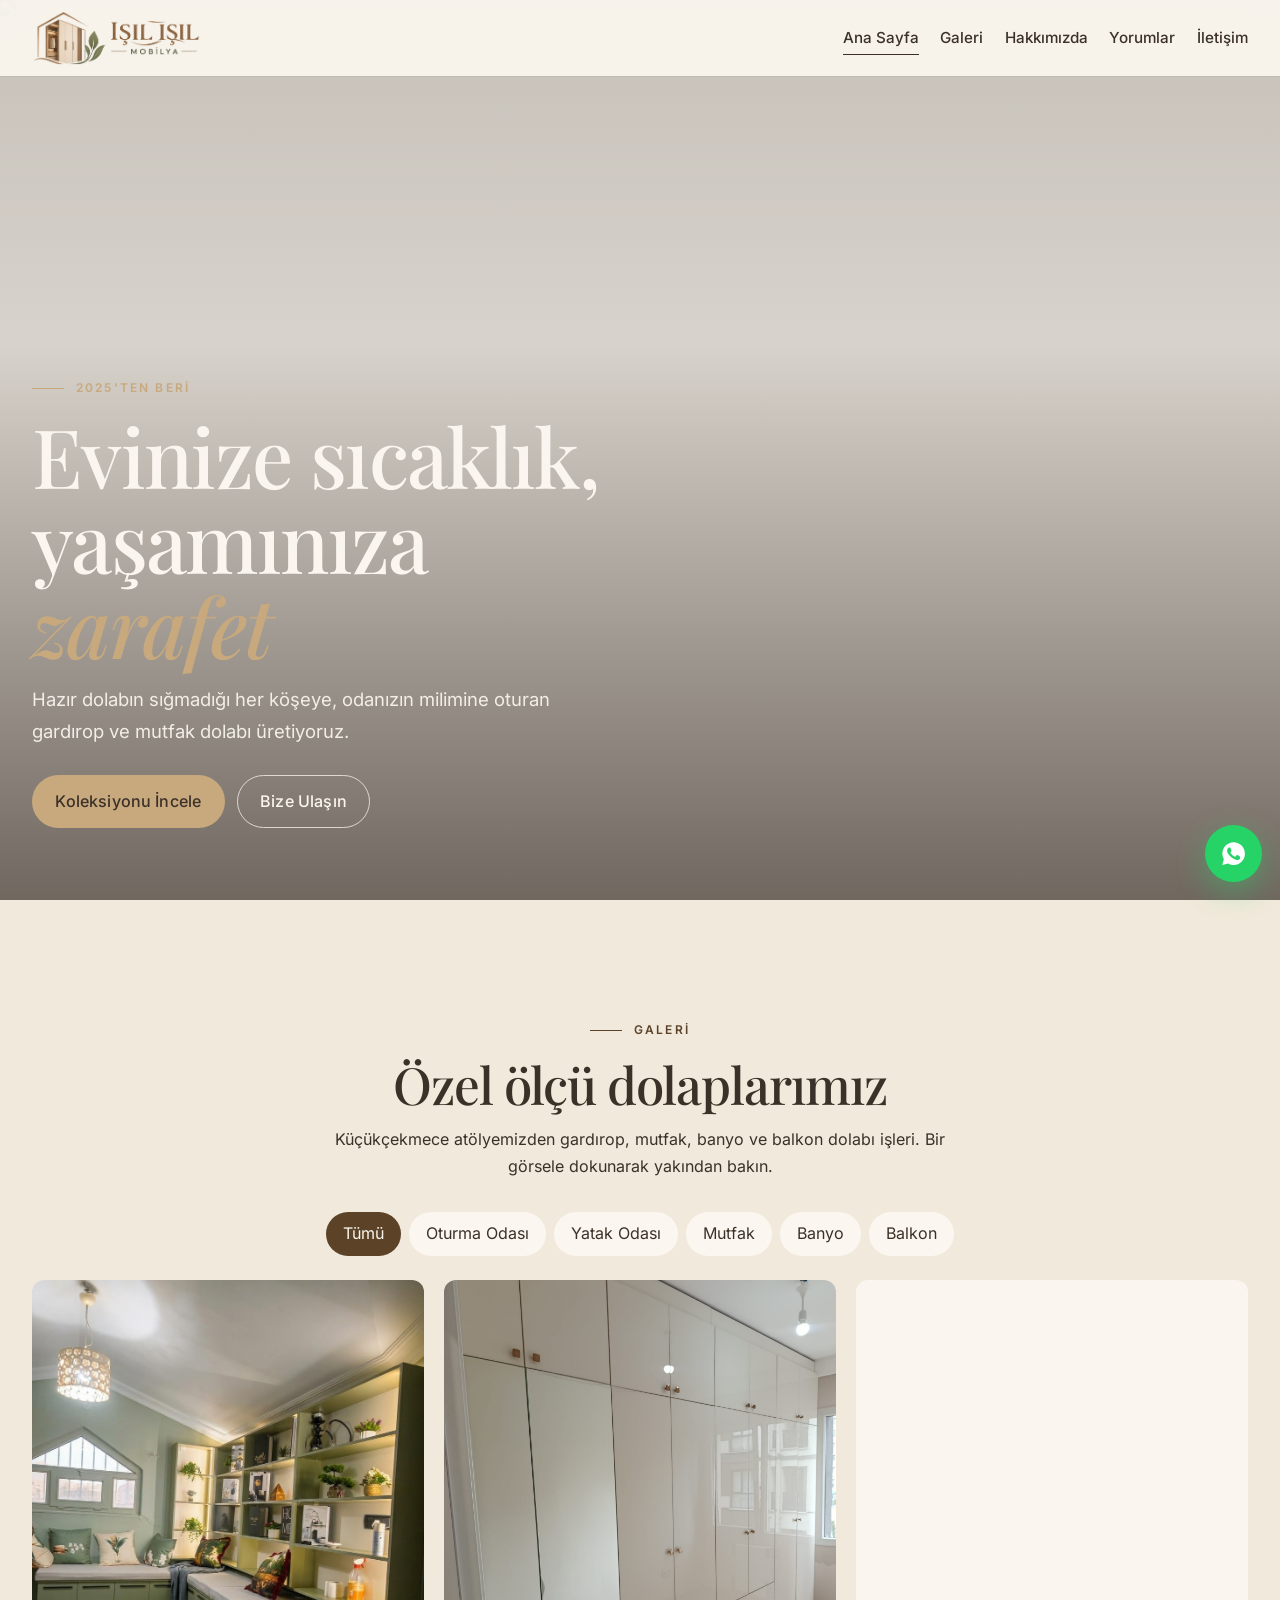
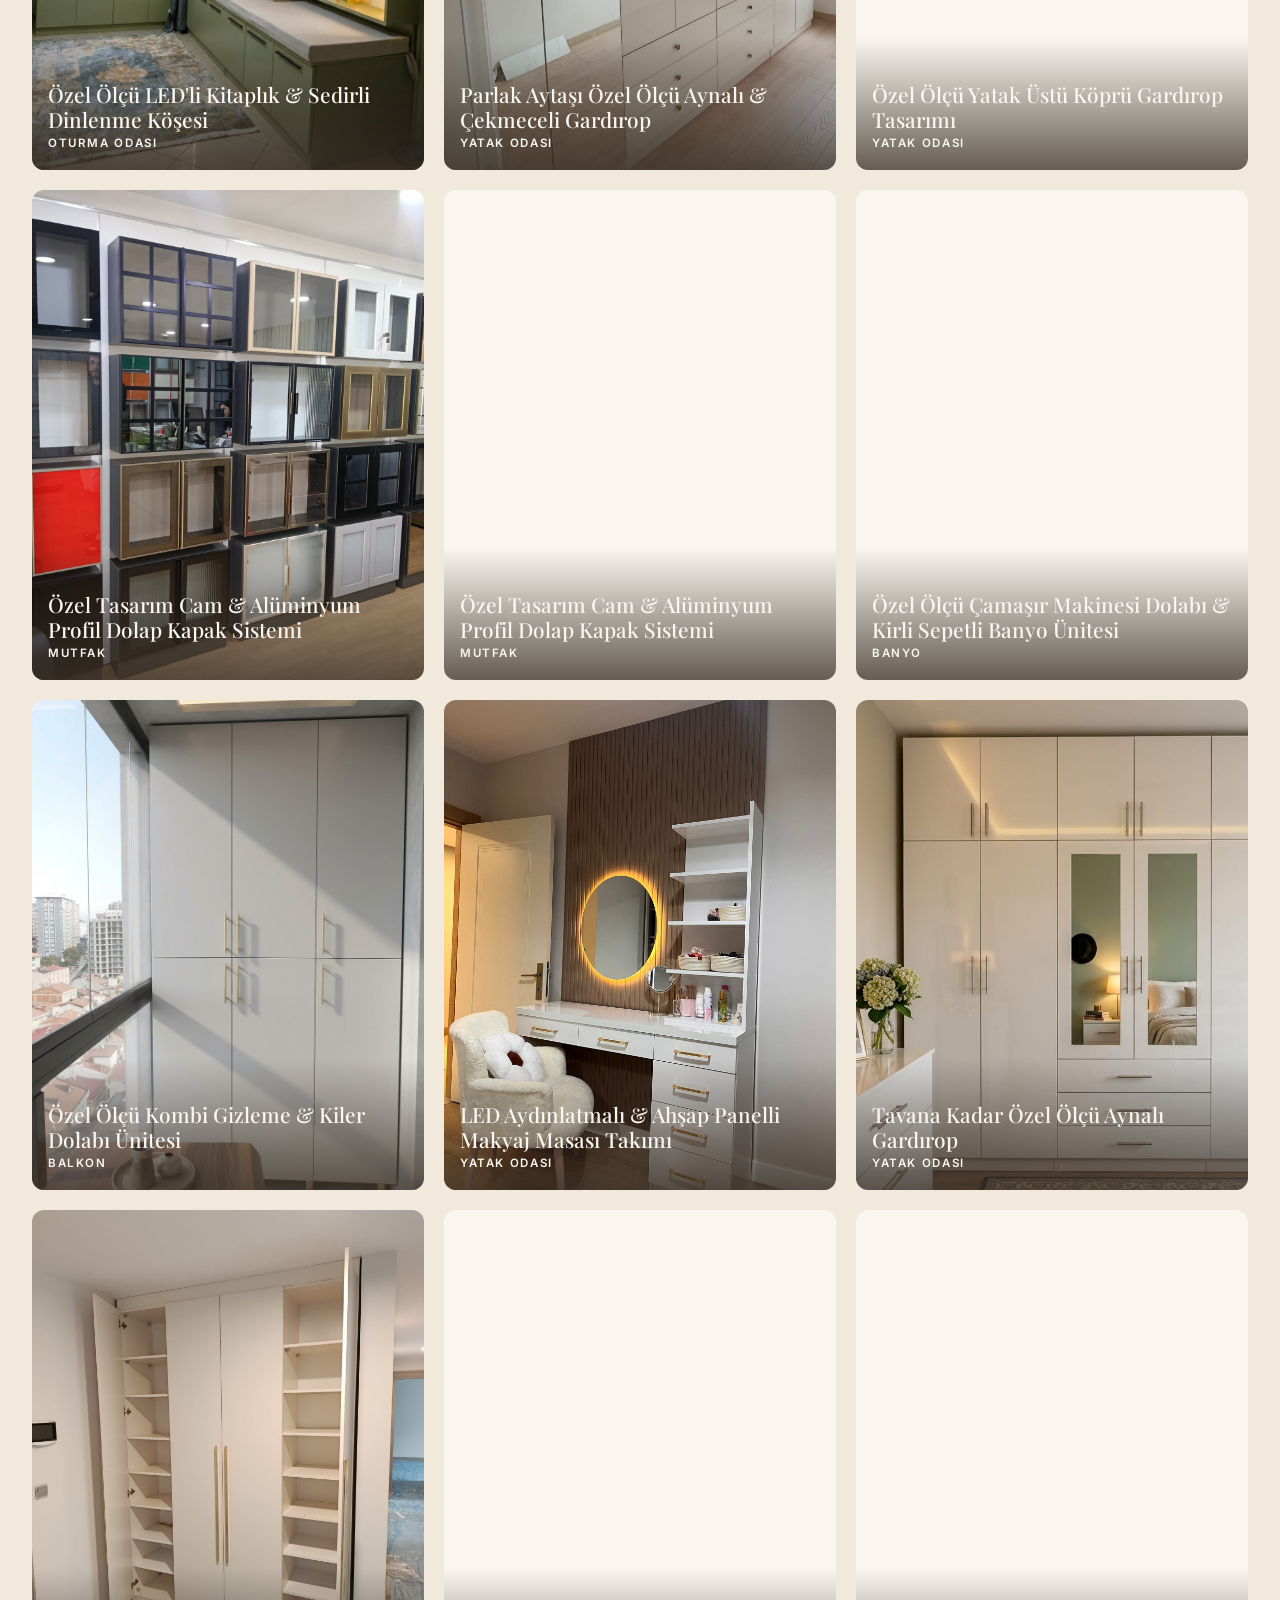
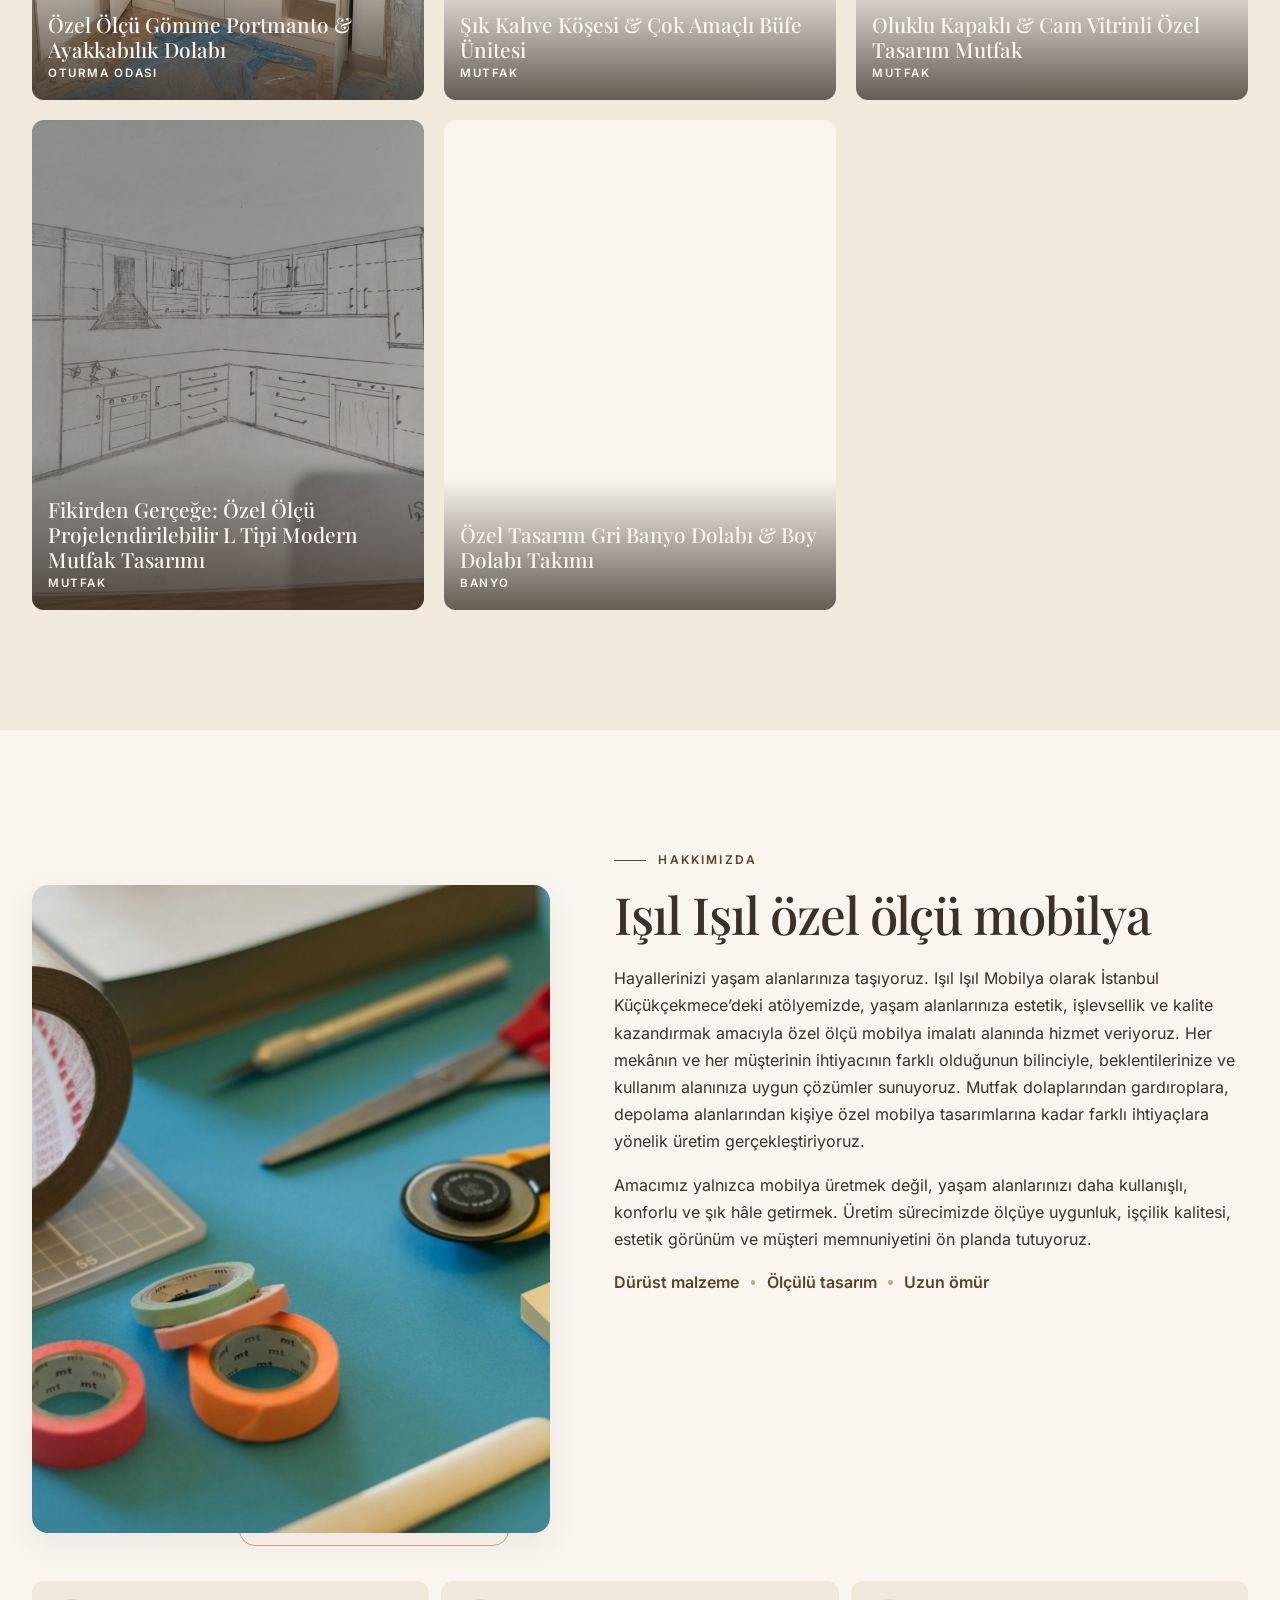
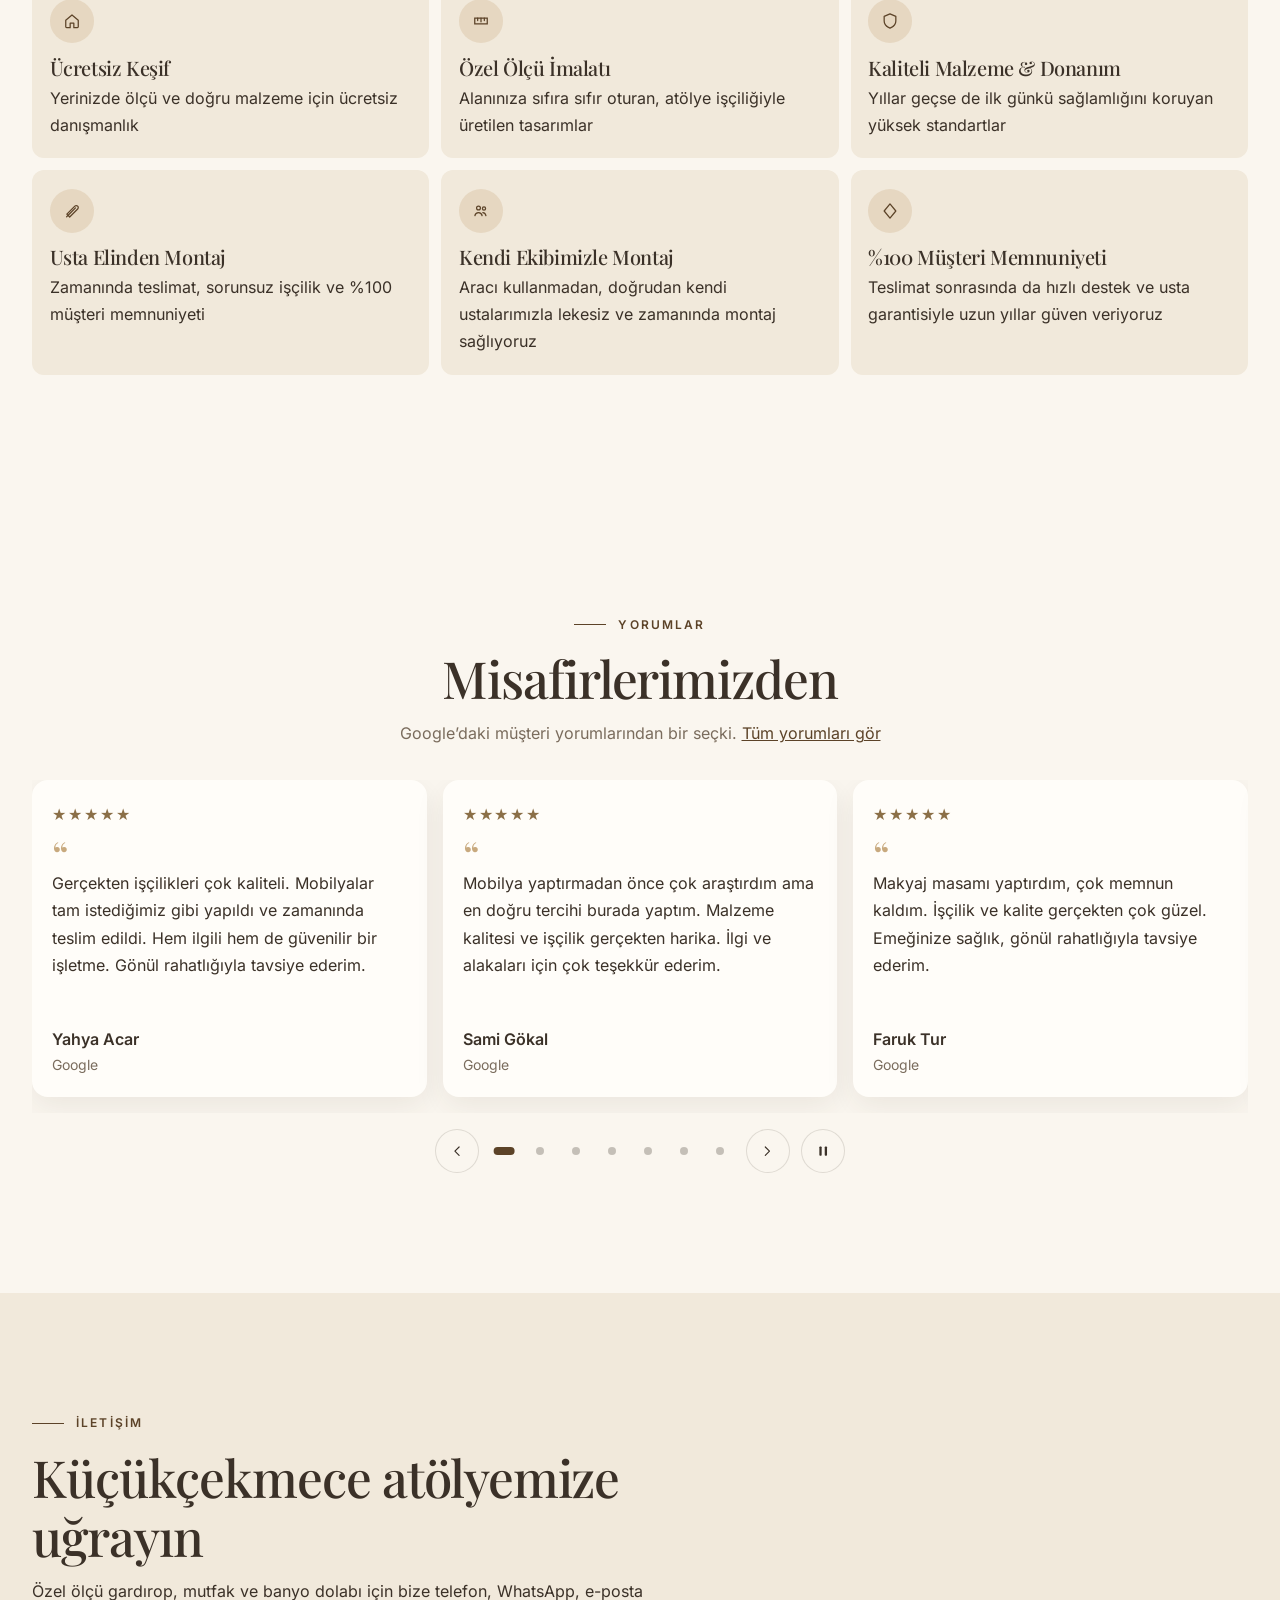
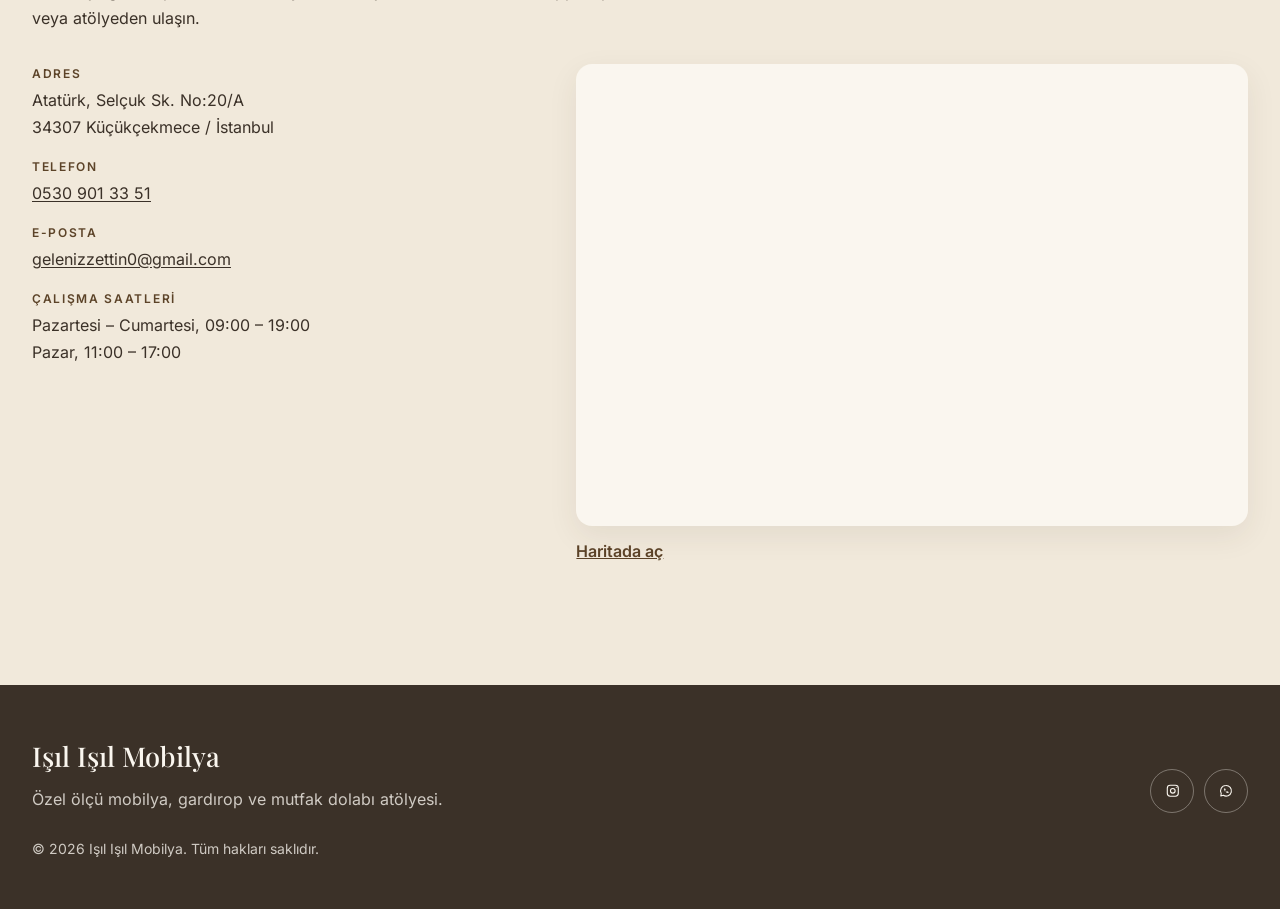
==== commit 4b5a228b: "fixed comments buttons" ====
--- a/isilmobilya/index.html
+++ b/isilmobilya/index.html
@@ -219,7 +219,7 @@
       <symbol id="icon-arrow-left" viewBox="0 0 24 24"><path d="M14.5 6.5 9 12l5.5 5.5" fill="none" stroke="currentColor" stroke-width="1.5" stroke-linecap="round" stroke-linejoin="round"/></symbol>
       <symbol id="icon-arrow-right" viewBox="0 0 24 24"><path d="M9.5 6.5 15 12l-5.5 5.5" fill="none" stroke="currentColor" stroke-width="1.5" stroke-linecap="round" stroke-linejoin="round"/></symbol>
       <symbol id="icon-close" viewBox="0 0 24 24"><path d="M7 7l10 10M17 7 7 17" fill="none" stroke="currentColor" stroke-width="1.5" stroke-linecap="round"/></symbol>
-      <symbol id="icon-pause" viewBox="0 0 24 24"><path d="M8 6v12M16 6v12" fill="none" stroke="currentColor" stroke-width="1.5" stroke-linecap="round"/></symbol>
+      <symbol id="icon-pause" viewBox="0 0 24 24"><rect x="7" y="6" width="3" height="12" rx="1" fill="currentColor"/><rect x="14" y="6" width="3" height="12" rx="1" fill="currentColor"/></symbol>
       <symbol id="icon-play" viewBox="0 0 24 24"><path d="M9 6.8v10.4l8.2-5.2L9 6.8z" fill="currentColor"/></symbol>
     </svg>
 
@@ -510,15 +510,15 @@
           </div>
           <div class="reviews__controls">
             <button class="icon-btn" type="button" data-carousel-prev aria-controls="yorum-listesi" aria-label="Önceki yorumlar">
-              <svg aria-hidden="true"><use href="#icon-arrow-left"></use></svg>
+              <svg aria-hidden="true" viewBox="0 0 24 24"><use href="#icon-arrow-left"></use></svg>
             </button>
             <div class="reviews__dots" data-carousel-dots role="tablist" aria-label="Yorum sayfaları"></div>
             <button class="icon-btn" type="button" data-carousel-next aria-controls="yorum-listesi" aria-label="Sonraki yorumlar">
-              <svg aria-hidden="true"><use href="#icon-arrow-right"></use></svg>
+              <svg aria-hidden="true" viewBox="0 0 24 24"><use href="#icon-arrow-right"></use></svg>
             </button>
             <button class="icon-btn reviews__autoplay" type="button" data-autoplay-toggle aria-pressed="true">
-              <svg class="reviews__icon reviews__icon--pause" aria-hidden="true"><use href="#icon-pause"></use></svg>
-              <svg class="reviews__icon reviews__icon--play" aria-hidden="true"><use href="#icon-play"></use></svg>
+              <svg class="reviews__icon reviews__icon--pause" aria-hidden="true" viewBox="0 0 24 24"><use href="#icon-pause"></use></svg>
+              <svg class="reviews__icon reviews__icon--play" aria-hidden="true" viewBox="0 0 24 24"><use href="#icon-play"></use></svg>
               <span class="sr-only" data-autoplay-label>Otomatik geçişi durdur</span>
             </button>
           </div>
--- a/isilmobilya/css/style.css
+++ b/isilmobilya/css/style.css
@@ -59,9 +59,17 @@
 }
 
 img,
-svg,
 iframe {
   max-width: 100%;
+}
+
+svg {
+  max-width: 100%;
+}
+
+.icon-btn svg,
+.feature__icon svg {
+  max-width: none;
 }
 
 img {
@@ -163,7 +171,8 @@
   position: absolute;
   width: 0;
   height: 0;
-  overflow: hidden;
+  overflow: visible;
+  pointer-events: none;
 }
 
 .container {
@@ -275,9 +284,11 @@
 .icon-btn {
   display: inline-grid;
   place-items: center;
+  flex-shrink: 0;
   width: 2.75rem;
   height: 2.75rem;
   padding: 0;
+  overflow: hidden;
   border: 1px solid rgba(59, 49, 40, 0.14);
   border-radius: 50%;
   background: var(--color-bg);
@@ -286,6 +297,7 @@
 }
 
 .icon-btn svg {
+  display: block;
   width: 1.15rem;
   height: 1.15rem;
 }
@@ -929,8 +941,20 @@
   display: flex;
   align-items: center;
   justify-content: center;
-  gap: 0.35rem;
+  flex-wrap: nowrap;
+  gap: 0.2rem;
+  max-width: 100%;
   margin-top: 1.5rem;
+}
+
+.reviews__controls .icon-btn {
+  width: 2.25rem;
+  height: 2.25rem;
+}
+
+.reviews__controls .icon-btn svg {
+  width: 1rem;
+  height: 1rem;
 }
 
 .reviews.is-single .reviews__controls {
@@ -940,12 +964,15 @@
 .reviews__dots {
   display: flex;
   align-items: center;
+  justify-content: center;
+  min-width: 0;
 }
 
 .reviews__dot {
   position: relative;
-  width: 2.25rem;
-  height: 2.75rem;
+  flex: 0 0 auto;
+  width: 0.95rem;
+  height: 2.25rem;
   padding: 0;
   border: 0;
   background: transparent;
@@ -956,8 +983,8 @@
   position: absolute;
   top: 50%;
   left: 50%;
-  width: 0.5rem;
-  height: 0.5rem;
+  width: 0.4rem;
+  height: 0.4rem;
   border-radius: 999px;
   background: rgba(59, 49, 40, 0.28);
   transform: translate(-50%, -50%);
@@ -965,13 +992,22 @@
 }
 
 .reviews__dot.is-active::before {
-  width: 1.3rem;
+  width: 0.95rem;
   background: var(--color-accent-deep);
+}
+
+.reviews__autoplay {
+  position: relative;
+  margin-left: 0.1rem;
+}
+
+.reviews__icon {
+  grid-area: 1 / 1;
 }
 
 .reviews__autoplay[aria-pressed="false"] .reviews__icon--pause,
 .reviews__autoplay[aria-pressed="true"] .reviews__icon--play {
-  display: none;
+  visibility: hidden;
 }
 
 .js .reviews__viewport {
@@ -1198,7 +1234,7 @@
 @media (min-width: 768px) {
   :root {
     --space-section: 6.5rem;
-    --carousel-gap: 1.25rem;
+    --carousel-gap: 1rem;
   }
 
   .logo {
@@ -1249,6 +1285,38 @@
 
   .js .reviews__slide {
     flex-basis: calc((100% - var(--carousel-gap)) / 2);
+  }
+
+  .reviews__controls {
+    gap: 0.45rem;
+  }
+
+  .reviews__controls .icon-btn {
+    width: 2.75rem;
+    height: 2.75rem;
+  }
+
+  .reviews__controls .icon-btn svg {
+    width: 1.15rem;
+    height: 1.15rem;
+  }
+
+  .reviews__dot {
+    width: 2.25rem;
+    height: 2.75rem;
+  }
+
+  .reviews__dot::before {
+    width: 0.5rem;
+    height: 0.5rem;
+  }
+
+  .reviews__dot.is-active::before {
+    width: 1.3rem;
+  }
+
+  .reviews__autoplay {
+    margin-left: 0.25rem;
   }
 
   .footer__inner {
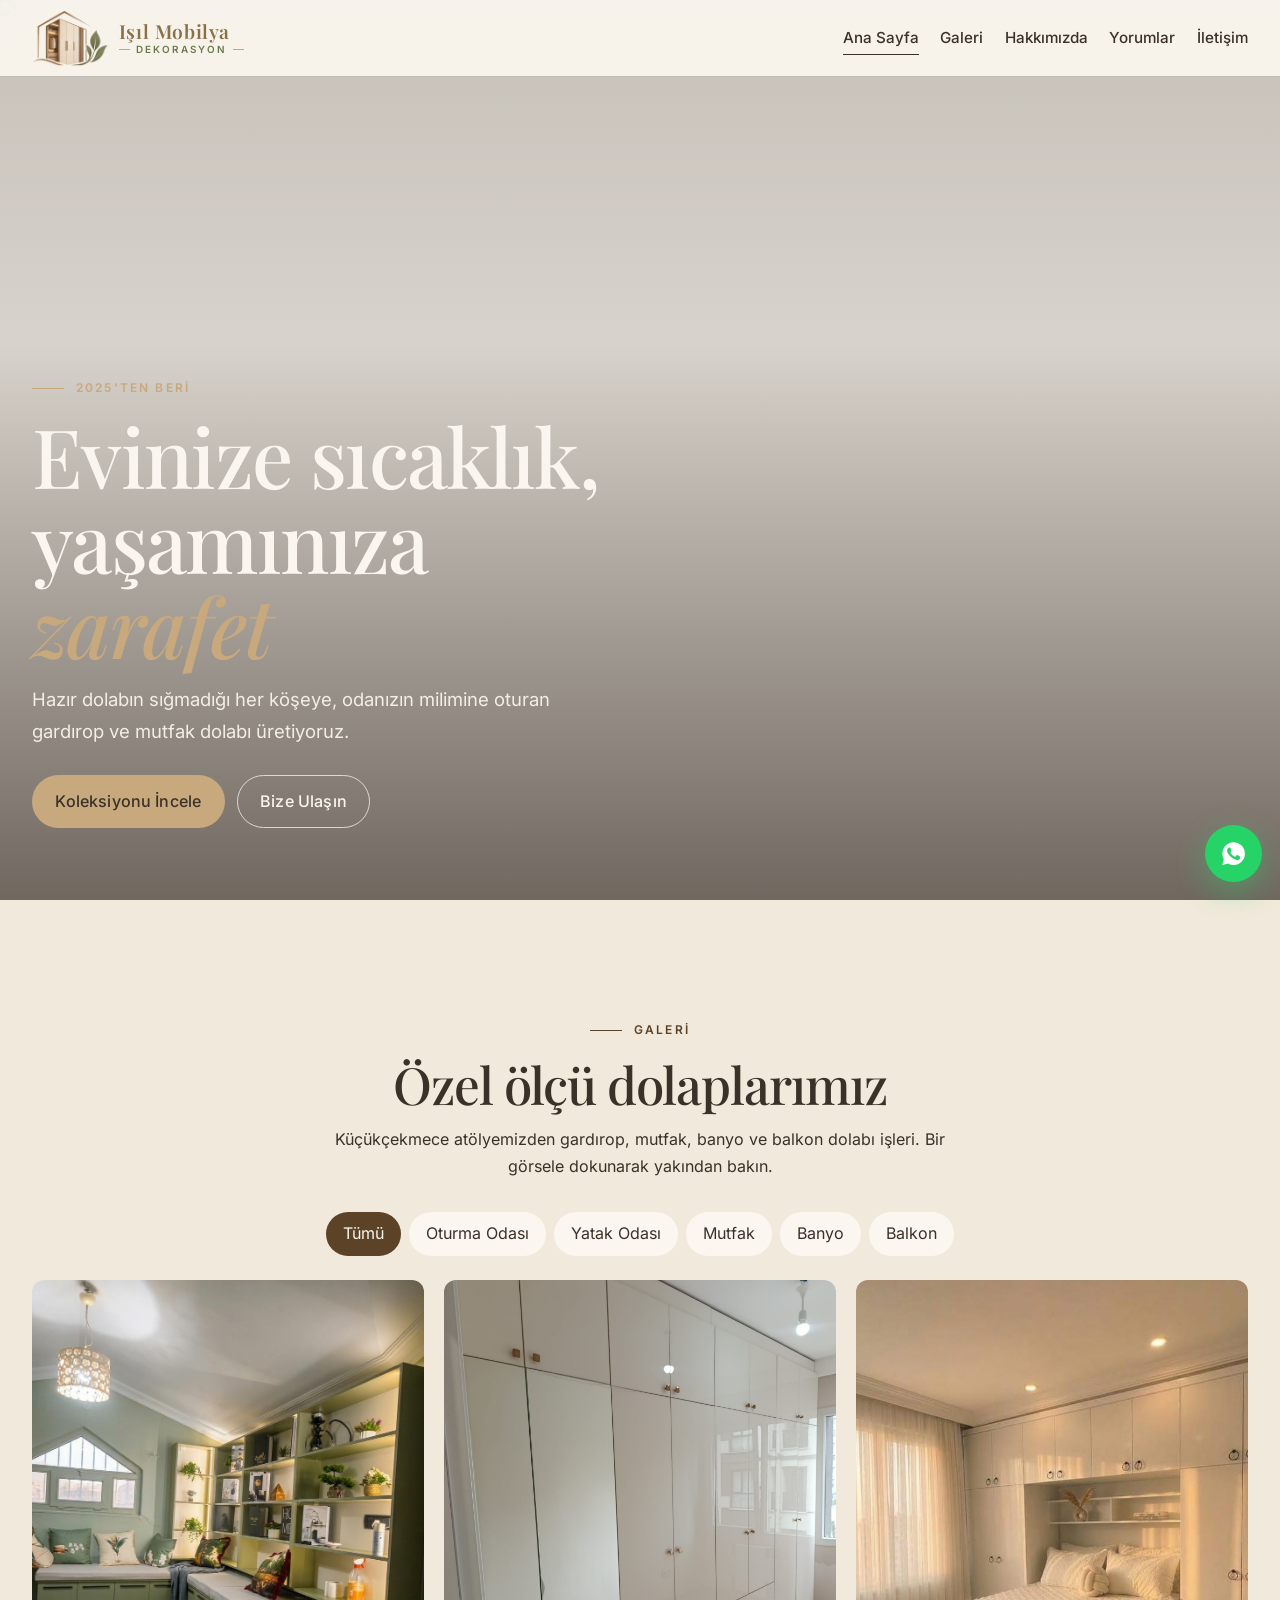
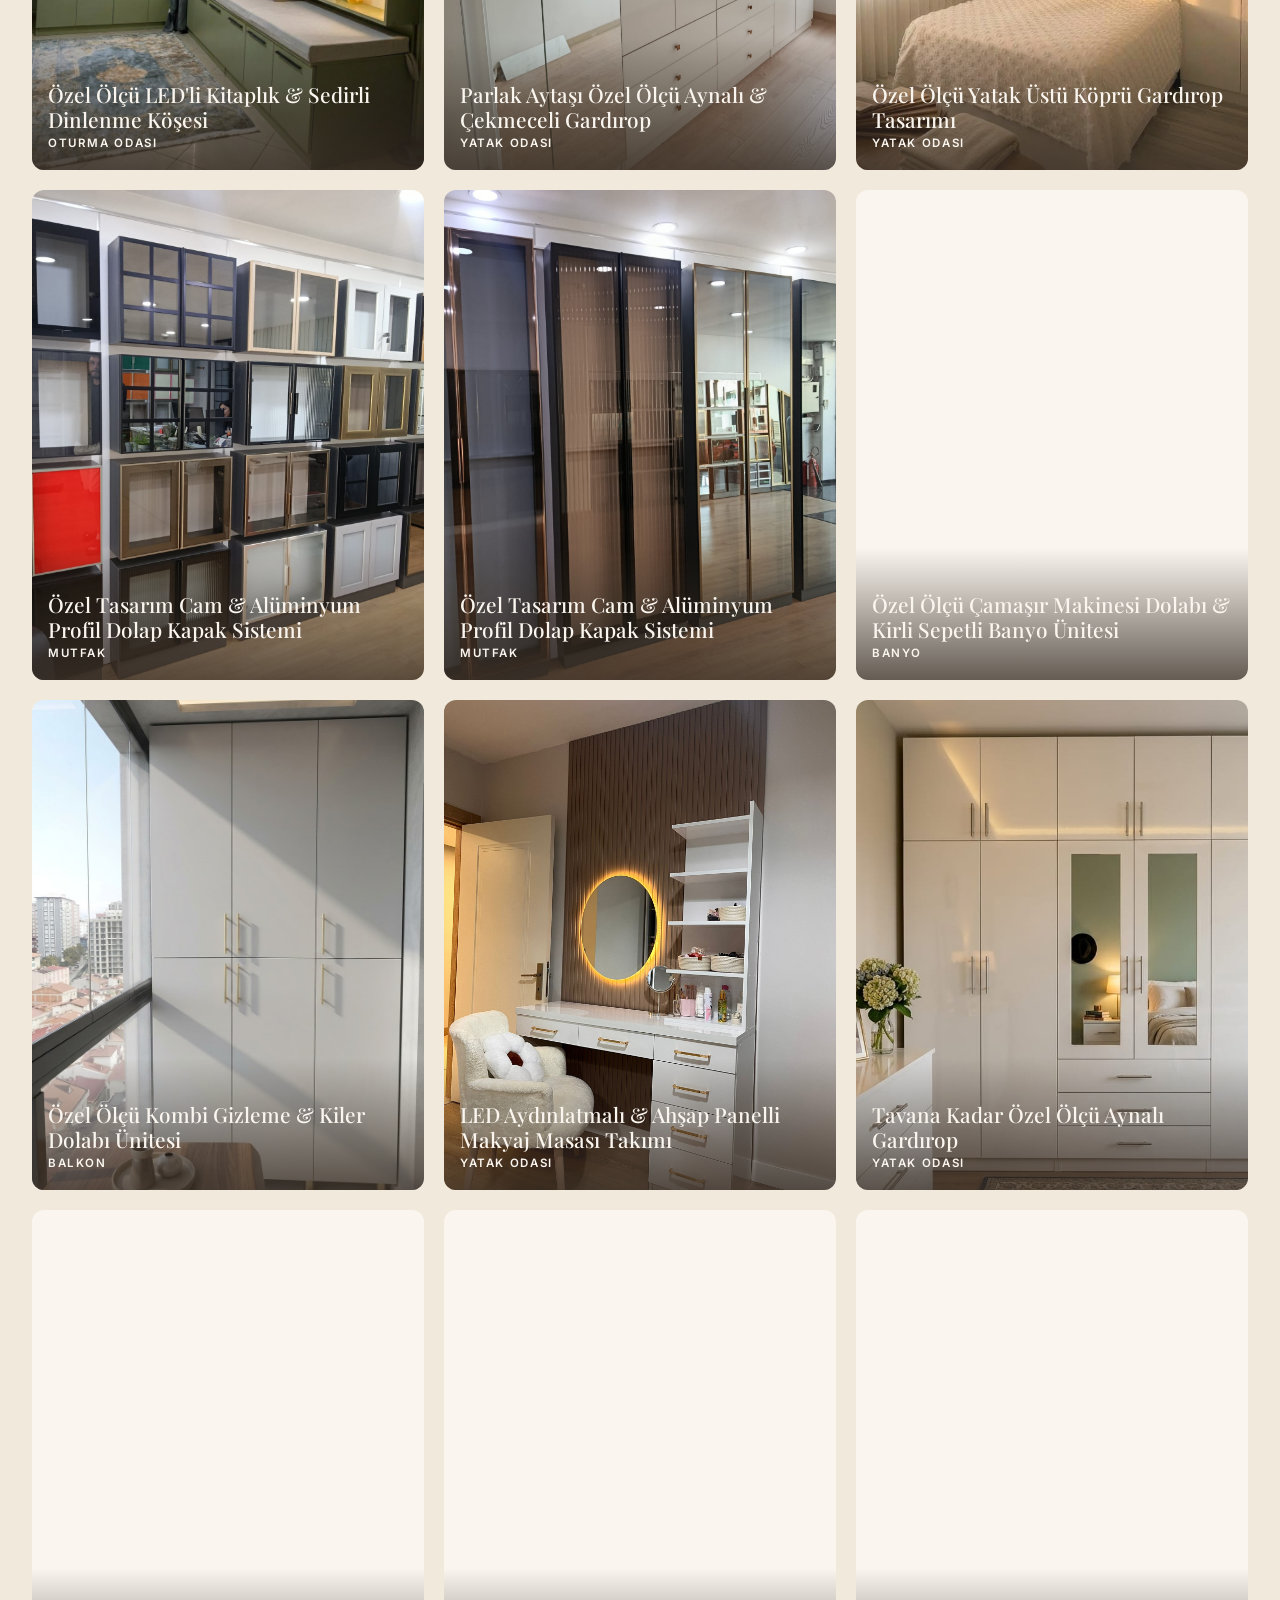
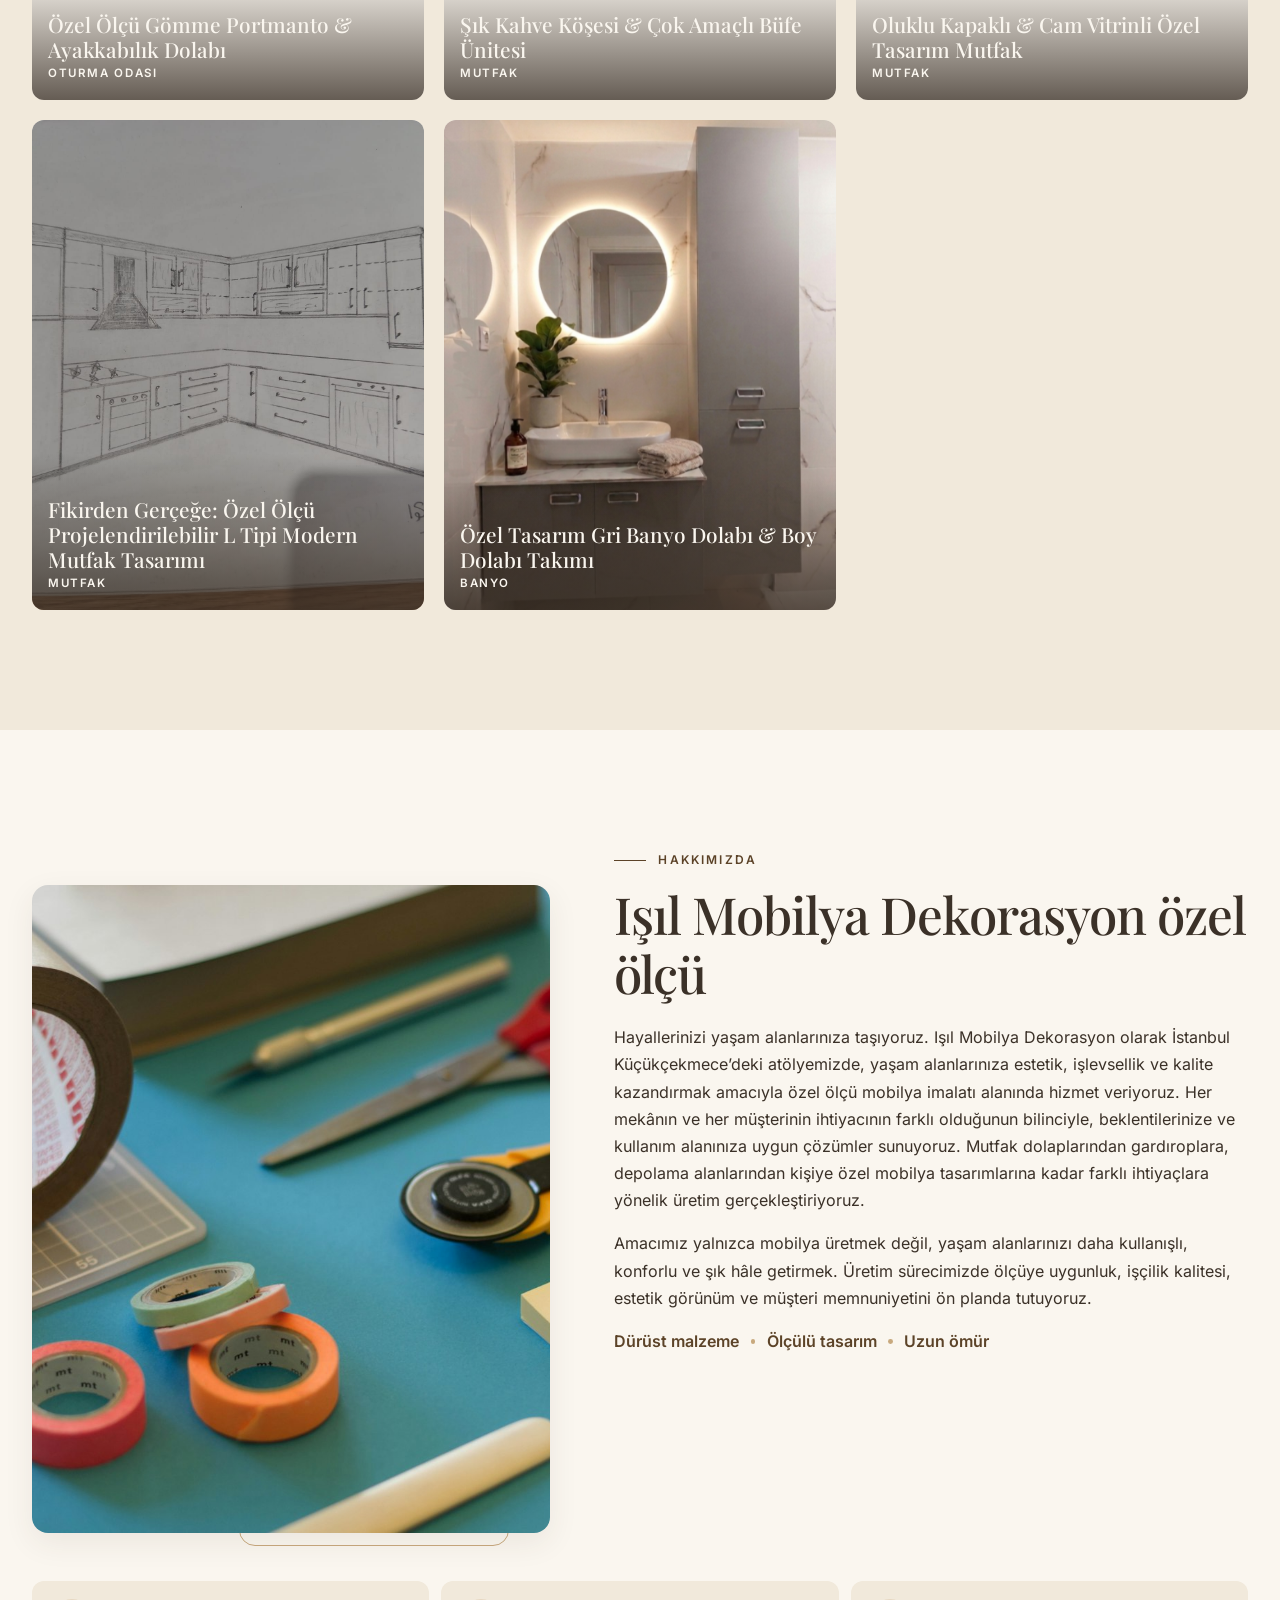
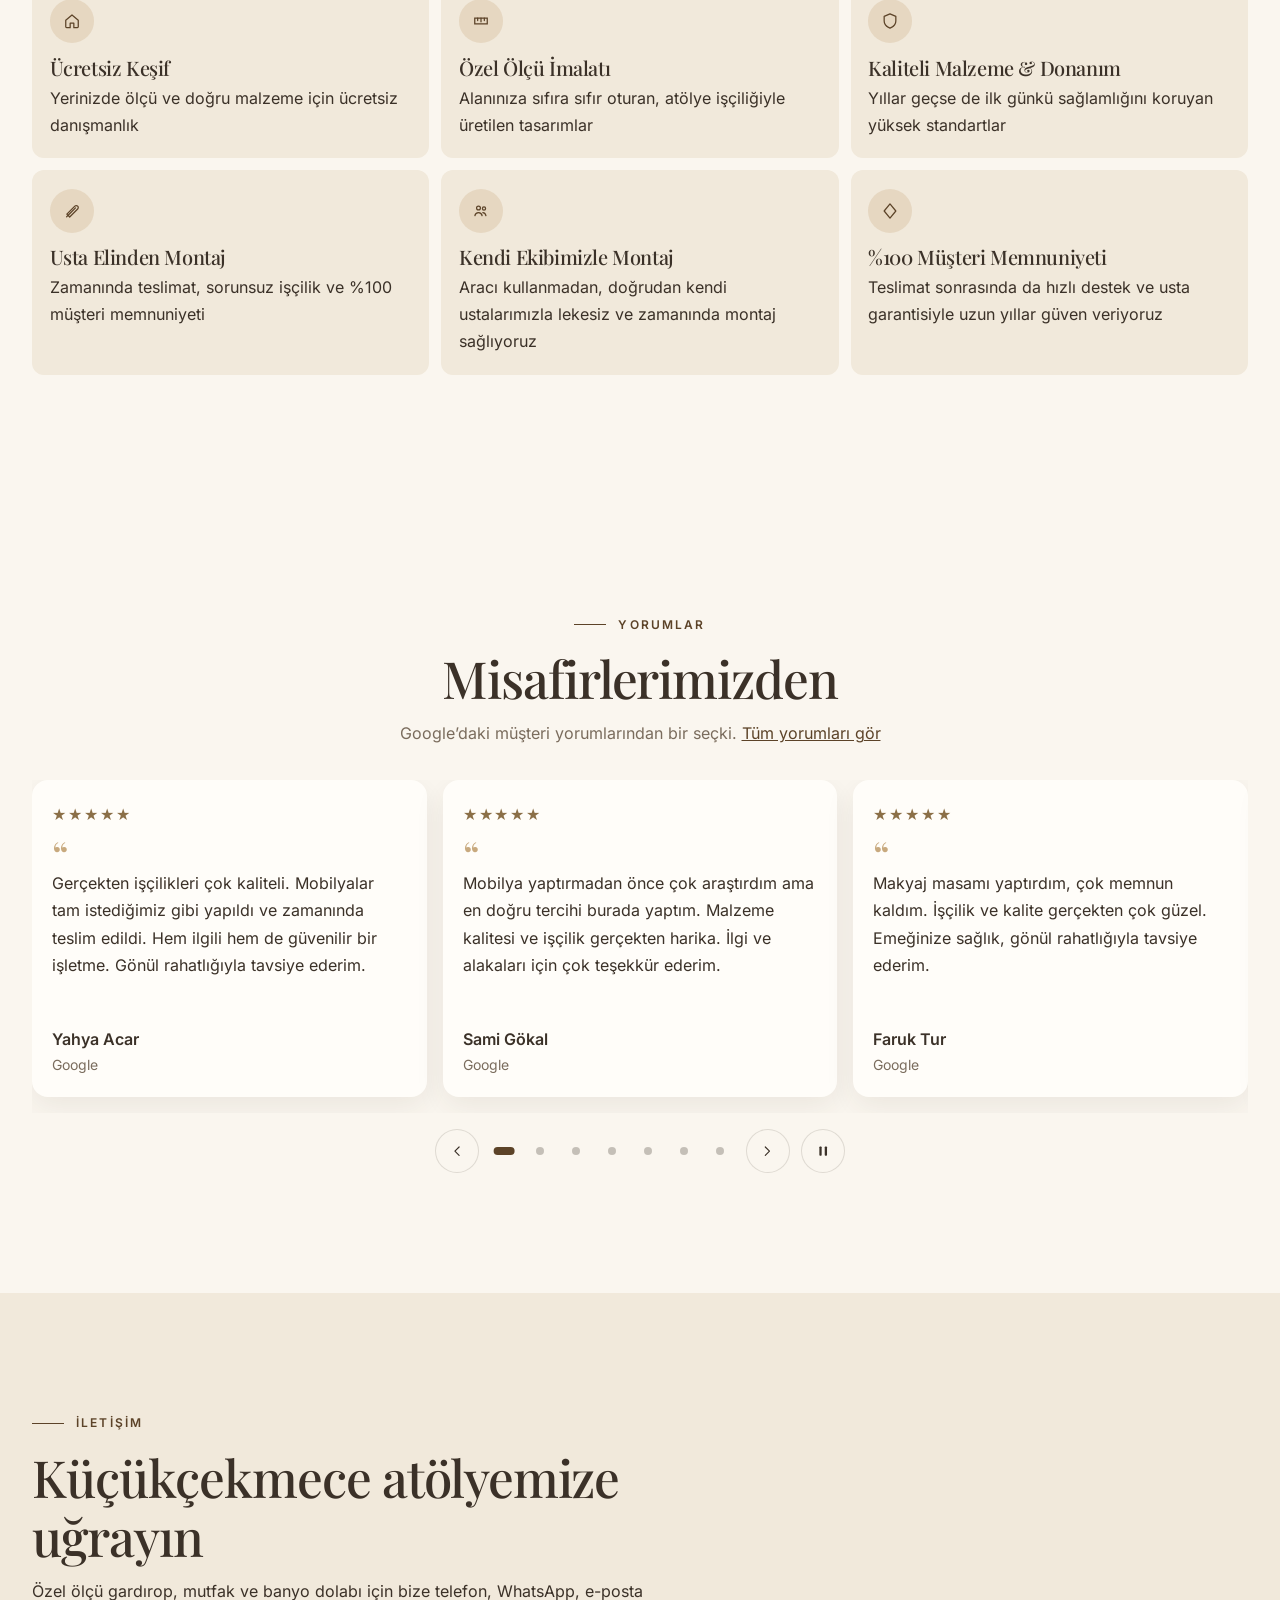
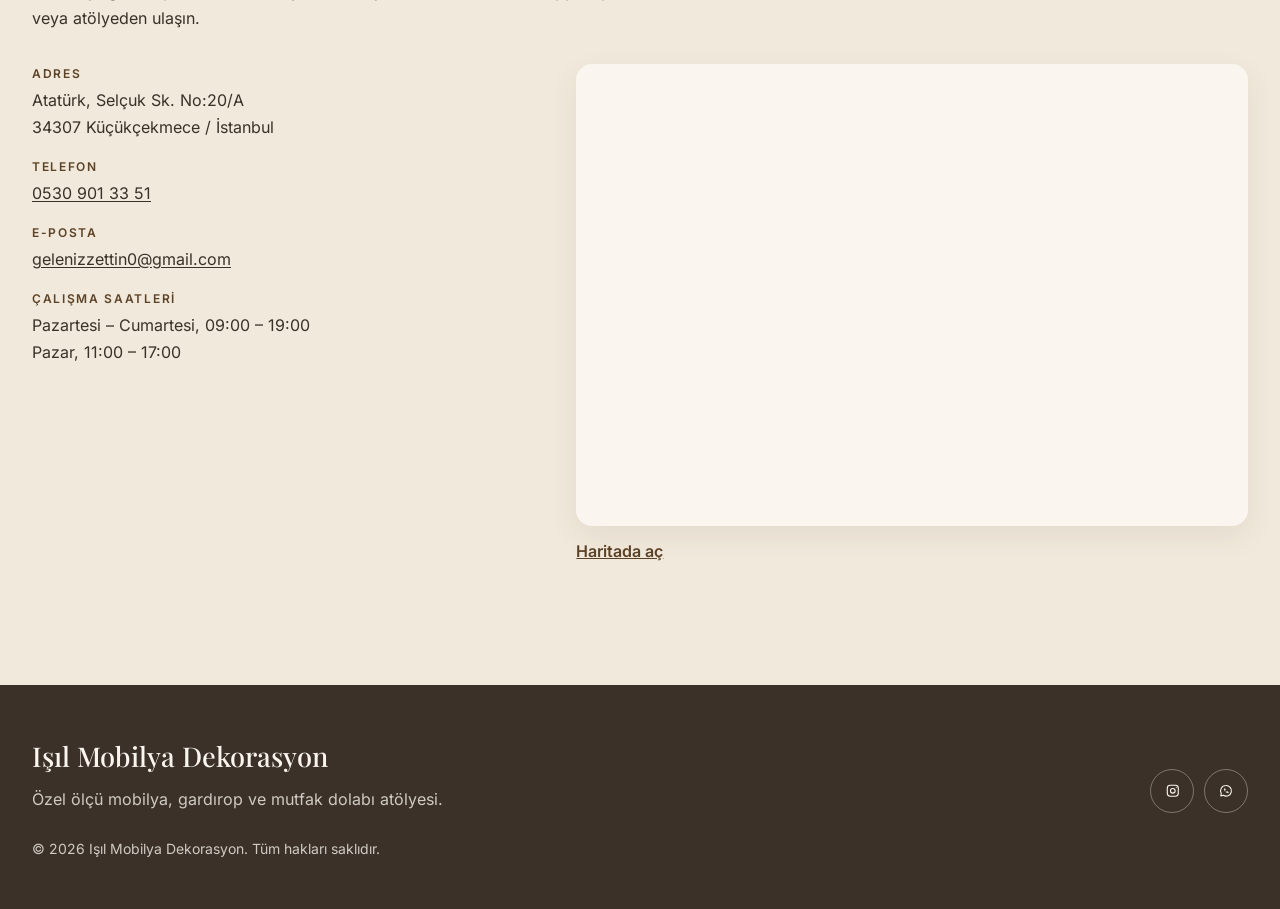
==== commit a0aadfc2: "changed icon" ====
--- a/isilmobilya/index.html
+++ b/isilmobilya/index.html
@@ -7,19 +7,19 @@
       document.documentElement.classList.add("js");
       if (window.scrollY < 24) document.documentElement.classList.add("at-top");
     </script>
-    <title>Işıl Işıl Mobilya | Evinizin mobilya atölyesi</title>
-    <meta name="description" content="Küçükçekmece özel ölçü mobilya: gardırop, mutfak, banyo ve balkon dolabı. Işıl Işıl Mobilya atölyesinde el işçiliğiyle üretim. 0530 901 33 51.">
-    <meta name="keywords" content="özel ölçü mobilya, Küçükçekmece mobilya, gardırop, mutfak dolabı, gömme dolap, banyo dolabı, balkon dolabı, Işıl Işıl Mobilya, özel ölçü dolap İstanbul">
+    <title>Işıl Mobilya Dekorasyon | Evinizin mobilya atölyesi</title>
+    <meta name="description" content="Küçükçekmece özel ölçü mobilya: gardırop, mutfak, banyo ve balkon dolabı. Işıl Mobilya Dekorasyon atölyesinde el işçiliğiyle üretim. 0530 901 33 51.">
+    <meta name="keywords" content="özel ölçü mobilya, Küçükçekmece mobilya, gardırop, mutfak dolabı, gömme dolap, banyo dolabı, balkon dolabı, Işıl Mobilya Dekorasyon, Işıl Işıl Mobilya, özel ölçü dolap İstanbul">
     <meta name="robots" content="index, follow, max-image-preview:large, max-snippet:-1, max-video-preview:-1">
     <meta name="googlebot" content="index, follow, max-image-preview:large, max-snippet:-1, max-video-preview:-1">
     <meta name="bingbot" content="index, follow">
     <meta name="yandex" content="index, follow">
-    <meta name="author" content="Işıl Işıl Mobilya">
-    <meta name="copyright" content="Işıl Işıl Mobilya">
+    <meta name="author" content="Işıl Mobilya Dekorasyon">
+    <meta name="copyright" content="Işıl Mobilya Dekorasyon">
     <meta name="theme-color" content="#FAF6EF">
     <meta name="msapplication-TileColor" content="#FAF6EF">
-    <meta name="application-name" content="Işıl Işıl Mobilya">
-    <meta name="apple-mobile-web-app-title" content="Işıl Işıl Mobilya">
+    <meta name="application-name" content="Işıl Mobilya Dekorasyon">
+    <meta name="apple-mobile-web-app-title" content="Işıl Mobilya Dekorasyon">
     <meta name="format-detection" content="telephone=yes">
     <meta name="geo.region" content="TR-34">
     <meta name="geo.placename" content="Küçükçekmece, İstanbul">
@@ -33,23 +33,23 @@
     <link rel="manifest" href="site.webmanifest">
     <link rel="me" href="https://www.instagram.com/mobilya_isil/">
     <meta property="og:type" content="website">
-    <meta property="og:site_name" content="Işıl Işıl Mobilya">
+    <meta property="og:site_name" content="Işıl Mobilya Dekorasyon">
     <meta property="og:locale" content="tr_TR">
     <meta property="og:url" content="https://www.isilisilmobilya.com/">
-    <meta property="og:title" content="Odanıza tam oturan özel ölçü dolap | Işıl Işıl Mobilya">
+    <meta property="og:title" content="Odanıza tam oturan özel ölçü dolap | Işıl Mobilya Dekorasyon">
     <meta property="og:description" content="Küçükçekmece’de gardırop, mutfak, banyo ve balkon dolabı. Özel ölçü üretim, el işçiliğiyle atölyeden eve.">
     <meta property="og:image" content="https://www.isilisilmobilya.com/assets/images/og-image.jpg">
     <meta property="og:image:secure_url" content="https://www.isilisilmobilya.com/assets/images/og-image.jpg">
     <meta property="og:image:type" content="image/jpeg">
     <meta property="og:image:width" content="1200">
     <meta property="og:image:height" content="630">
-    <meta property="og:image:alt" content="Işıl Işıl Mobilya Küçükçekmece: özel ölçü mobilya ve yaşam alanı">
+    <meta property="og:image:alt" content="Işıl Mobilya Dekorasyon Küçükçekmece: özel ölçü mobilya ve yaşam alanı">
     <meta property="og:see_also" content="https://www.instagram.com/mobilya_isil/">
     <meta name="twitter:card" content="summary_large_image">
-    <meta name="twitter:title" content="Odanıza tam oturan özel ölçü dolap | Işıl Işıl Mobilya">
+    <meta name="twitter:title" content="Odanıza tam oturan özel ölçü dolap | Işıl Mobilya Dekorasyon">
     <meta name="twitter:description" content="Küçükçekmece’de gardırop, mutfak, banyo ve balkon dolabı. Özel ölçü üretim, el işçiliğiyle atölyeden eve.">
     <meta name="twitter:image" content="https://www.isilisilmobilya.com/assets/images/og-image.jpg">
-    <meta name="twitter:image:alt" content="Işıl Işıl Mobilya Küçükçekmece: özel ölçü mobilya ve yaşam alanı">
+    <meta name="twitter:image:alt" content="Işıl Mobilya Dekorasyon Küçükçekmece: özel ölçü mobilya ve yaşam alanı">
     <link rel="icon" href="assets/images/favicon.png?v=2" type="image/png" sizes="256x256">
     <link rel="apple-touch-icon" href="assets/images/favicon.png?v=2">
     <meta name="msapplication-config" content="browserconfig.xml">
@@ -65,9 +65,9 @@
           {
             "@type": ["FurnitureStore", "LocalBusiness"],
             "@id": "https://www.isilisilmobilya.com/#store",
-            "name": "Işıl Işıl Mobilya",
-            "alternateName": ["Işıl Mobilya", "Isil Isil Mobilya"],
-            "legalName": "Işıl Işıl Mobilya",
+            "name": "Işıl Mobilya Dekorasyon",
+            "alternateName": ["Işıl Işıl Mobilya", "Işıl Mobilya", "Isil Isil Mobilya"],
+            "legalName": "Işıl Mobilya Dekorasyon",
             "slogan": "Evinize sıcaklık, yaşamınıza zarafet",
             "url": "https://www.isilisilmobilya.com/",
             "description": "İstanbul Küçükçekmece’de özel ölçü mobilya imalatı. Mutfak dolabı, gardırop, gömme dolap, banyo ve balkon dolabı el işçiliğiyle üretilir.",
@@ -170,7 +170,7 @@
             "@type": "WebSite",
             "@id": "https://www.isilisilmobilya.com/#website",
             "url": "https://www.isilisilmobilya.com/",
-            "name": "Işıl Işıl Mobilya",
+            "name": "Işıl Mobilya Dekorasyon",
             "inLanguage": "tr-TR",
             "publisher": { "@id": "https://www.isilisilmobilya.com/#store" }
           },
@@ -178,7 +178,7 @@
             "@type": "WebPage",
             "@id": "https://www.isilisilmobilya.com/#webpage",
             "url": "https://www.isilisilmobilya.com/",
-            "name": "Odanıza tam oturan özel ölçü dolap | Işıl Işıl Mobilya",
+            "name": "Odanıza tam oturan özel ölçü dolap | Işıl Mobilya Dekorasyon",
             "description": "Küçükçekmece’de özel ölçü mobilya, gardırop, mutfak, banyo ve balkon dolabı imalatı.",
             "inLanguage": "tr-TR",
             "isPartOf": { "@id": "https://www.isilisilmobilya.com/#website" },
@@ -225,8 +225,12 @@
 
     <header class="header" data-header>
       <div class="container header__inner">
-        <a class="logo" href="#anasayfa" aria-label="Işıl Işıl Mobilya">
-          <img class="logo__image" src="assets/images/logo.png" alt="Işıl Işıl Mobilya" width="1477" height="479">
+        <a class="logo" href="#anasayfa" aria-label="Işıl Mobilya Dekorasyon">
+          <img class="logo__image" src="assets/images/logo.png" alt="" width="656" height="475">
+          <span class="logo__text">
+            <span class="logo__name">Işıl Mobilya</span>
+            <span class="logo__sub">Dekorasyon</span>
+          </span>
         </a>
         <button class="nav-toggle" type="button" aria-expanded="false" aria-controls="site-nav" data-nav-toggle>
           <span class="nav-toggle__bar" aria-hidden="true"></span>
@@ -250,7 +254,7 @@
           <img
             class="hero__image"
             src="assets/images/hero.jpg"
-            alt="Işıl Işıl Mobilya Küçükçekmece: sıcak ahşap ve krem tonlarında oturma odası"
+            alt="Işıl Mobilya Dekorasyon Küçükçekmece: sıcak ahşap ve krem tonlarında oturma odası"
             width="1920"
             height="1440"
             fetchpriority="high"
@@ -379,7 +383,7 @@
             <img
               class="about__image"
               src="assets/images/about.jpg"
-              alt="Işıl Işıl Mobilya Küçükçekmece atölyesinde özel ölçü mobilya üretimi"
+              alt="Işıl Mobilya Dekorasyon Küçükçekmece atölyesinde özel ölçü mobilya üretimi"
               width="1400"
               height="933"
               loading="lazy"
@@ -387,9 +391,9 @@
           </figure>
           <p class="eyebrow eyebrow--dark">Hakkımızda</p>
           <div class="about__content">
-            <h2 class="about__title" id="hakkimizda-baslik">Işıl Işıl özel ölçü mobilya</h2>
+            <h2 class="about__title" id="hakkimizda-baslik">Işıl Mobilya Dekorasyon özel ölçü</h2>
             <p>Hayallerinizi yaşam alanlarınıza taşıyoruz.
-              Işıl Işıl Mobilya olarak İstanbul Küçükçekmece’deki atölyemizde, yaşam alanlarınıza estetik, işlevsellik ve kalite kazandırmak amacıyla özel ölçü mobilya imalatı alanında hizmet veriyoruz. Her mekânın ve her müşterinin ihtiyacının farklı olduğunun bilinciyle, beklentilerinize ve kullanım alanınıza uygun çözümler sunuyoruz.
+              Işıl Mobilya Dekorasyon olarak İstanbul Küçükçekmece’deki atölyemizde, yaşam alanlarınıza estetik, işlevsellik ve kalite kazandırmak amacıyla özel ölçü mobilya imalatı alanında hizmet veriyoruz. Her mekânın ve her müşterinin ihtiyacının farklı olduğunun bilinciyle, beklentilerinize ve kullanım alanınıza uygun çözümler sunuyoruz.
               Mutfak dolaplarından gardıroplara, depolama alanlarından kişiye özel mobilya tasarımlarına kadar farklı ihtiyaçlara yönelik üretim gerçekleştiriyoruz.</p>
             <p>Amacımız yalnızca mobilya üretmek değil, yaşam alanlarınızı daha kullanışlı, konforlu ve şık hâle getirmek.
               Üretim sürecimizde ölçüye uygunluk, işçilik kalitesi, estetik görünüm ve müşteri memnuniyetini ön planda tutuyoruz.</p>
@@ -557,7 +561,7 @@
               <div class="map">
                 <iframe
                   class="map__frame"
-                  title="Işıl Işıl Mobilya konumu: Atatürk, Selçuk Sk. No:20/A, Küçükçekmece, İstanbul"
+                  title="Işıl Mobilya Dekorasyon konumu: Atatürk, Selçuk Sk. No:20/A, Küçükçekmece, İstanbul"
                   loading="lazy"
                   allowfullscreen
                   referrerpolicy="no-referrer-when-downgrade"
@@ -573,7 +577,7 @@
     <footer class="footer">
       <div class="container footer__inner">
         <div>
-          <p class="footer__brand">Işıl Işıl Mobilya</p>
+          <p class="footer__brand">Işıl Mobilya Dekorasyon</p>
           <p class="footer__text">Özel ölçü mobilya, gardırop ve mutfak dolabı atölyesi.</p>
         </div>
         <ul class="social">
@@ -589,7 +593,7 @@
             </a>
           </li>
         </ul>
-        <p class="footer__copy">© 2026 Işıl Işıl Mobilya. Tüm hakları saklıdır.</p>
+        <p class="footer__copy">© 2026 Işıl Mobilya Dekorasyon. Tüm hakları saklıdır.</p>
       </div>
     </footer>
 
@@ -598,7 +602,7 @@
         <header class="wa__head">
           <img class="wa__avatar" src="assets/images/favicon.png" alt="" width="40" height="40">
           <div class="wa__identity">
-            <p class="wa__name" id="wa-title">Işıl Işıl Mobilya</p>
+            <p class="wa__name" id="wa-title">Işıl Mobilya Dekorasyon</p>
             <p class="wa__status">WhatsApp hattı</p>
           </div>
           <button class="wa__close" type="button" data-wa-close aria-label="Sohbeti kapat">
--- a/isilmobilya/css/style.css
+++ b/isilmobilya/css/style.css
@@ -341,8 +341,10 @@
 .logo {
   display: inline-flex;
   align-items: center;
-  flex-shrink: 0;
-  max-width: min(100%, 16.5rem);
+  gap: 0.6rem;
+  flex-shrink: 1;
+  min-width: 0;
+  max-width: min(calc(100% - 3.5rem), 20rem);
   padding: 0;
   background: transparent;
   color: inherit;
@@ -355,11 +357,51 @@
 
 .logo__image {
   display: block;
+  flex-shrink: 0;
   width: auto;
-  max-width: 100%;
   height: 3.15rem;
   object-fit: contain;
   background: transparent;
+}
+
+.logo__text {
+  display: flex;
+  flex-direction: column;
+  justify-content: center;
+  min-width: 0;
+  line-height: 1.05;
+}
+
+.logo__name {
+  font-family: var(--font-serif);
+  font-size: clamp(0.92rem, 3.6vw, 1.15rem);
+  font-weight: 600;
+  letter-spacing: 0.03em;
+  color: var(--color-accent-dark);
+  white-space: nowrap;
+}
+
+.logo__sub {
+  display: flex;
+  align-items: center;
+  gap: 0.35rem;
+  margin-top: 0.18rem;
+  color: #6b7a4e;
+  font-family: var(--font-sans);
+  font-size: 0.58rem;
+  font-weight: 600;
+  letter-spacing: 0.2em;
+  text-transform: uppercase;
+  white-space: nowrap;
+}
+
+.logo__sub::before,
+.logo__sub::after {
+  content: "";
+  width: 0.7rem;
+  height: 1px;
+  background: currentColor;
+  opacity: 0.55;
 }
 
 .nav-toggle {
@@ -1238,11 +1280,21 @@
   }
 
   .logo {
-    max-width: 19rem;
+    flex-shrink: 0;
+    max-width: 22rem;
   }
 
   .logo__image {
-    height: 3.4rem;
+    height: 3.5rem;
+  }
+
+  .logo__name {
+    font-size: 1.2rem;
+  }
+
+  .logo__sub {
+    font-size: 0.62rem;
+    letter-spacing: 0.22em;
   }
 
   .container {
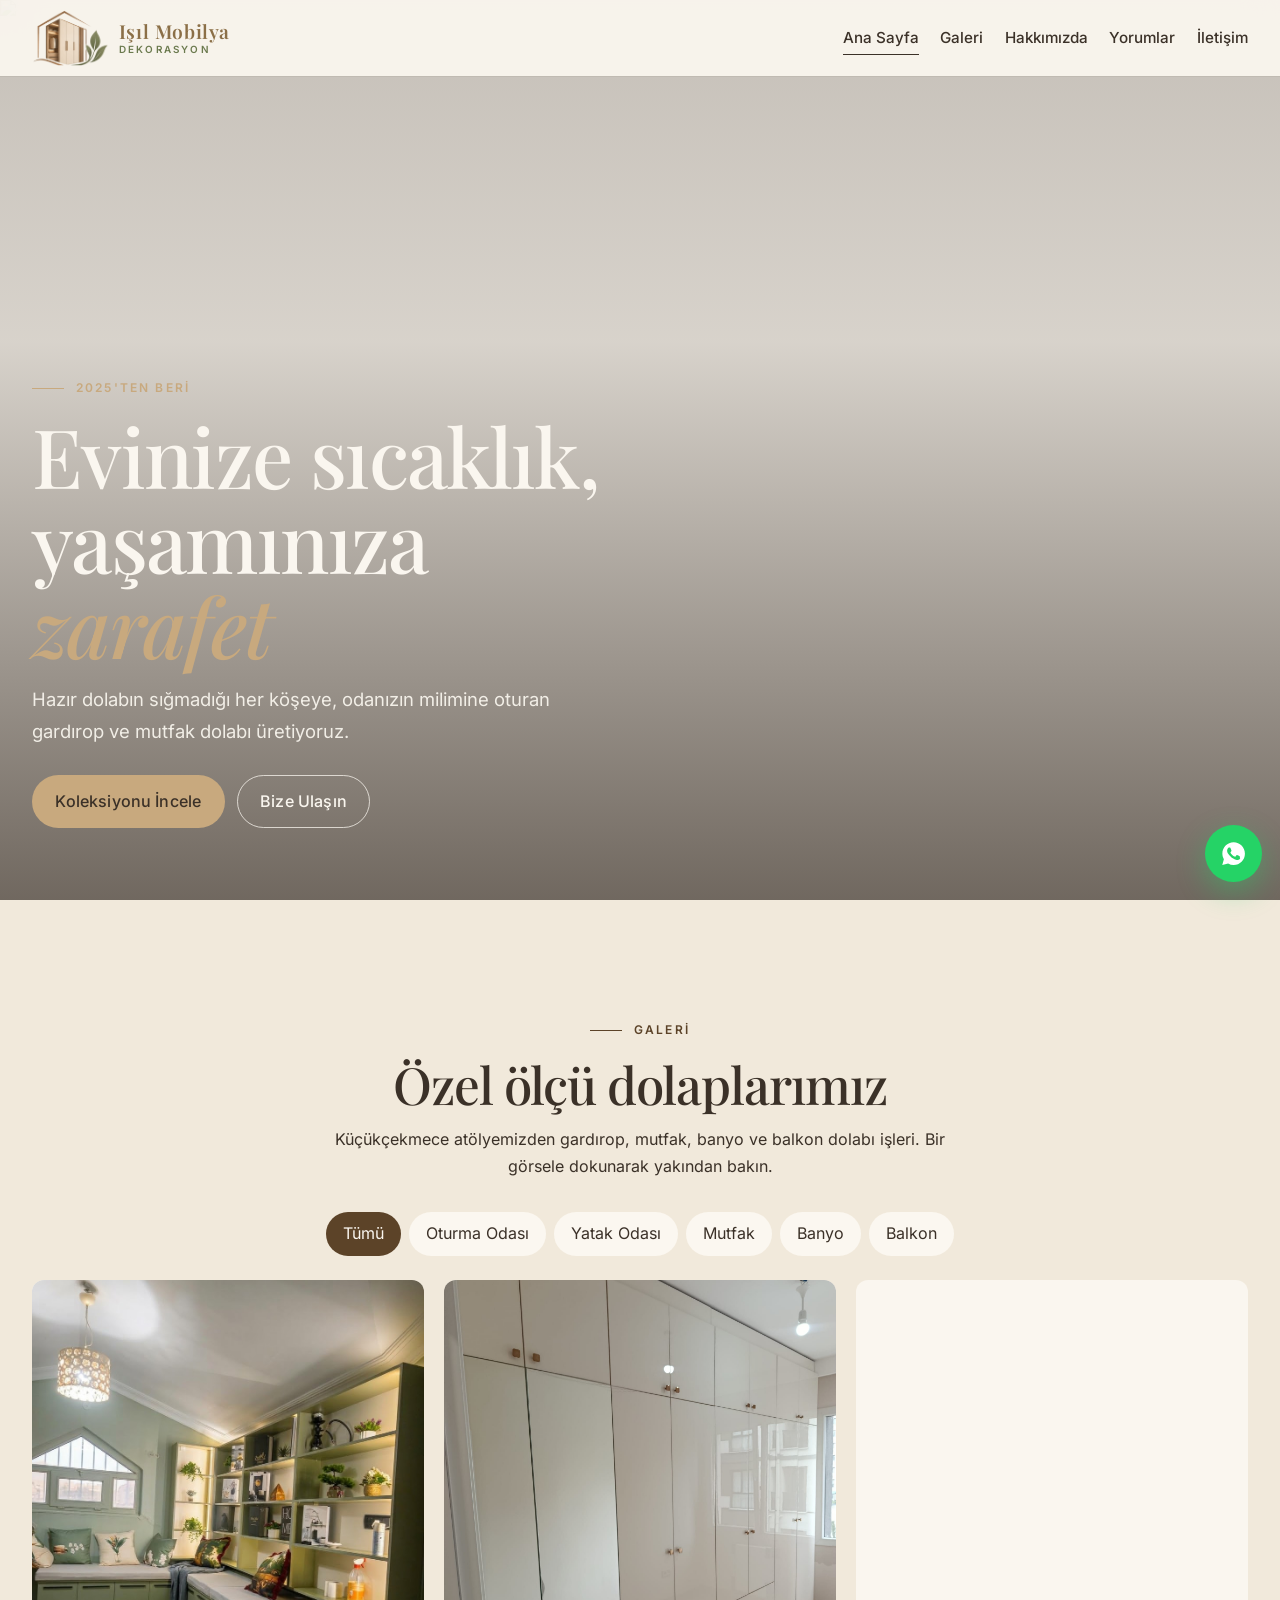
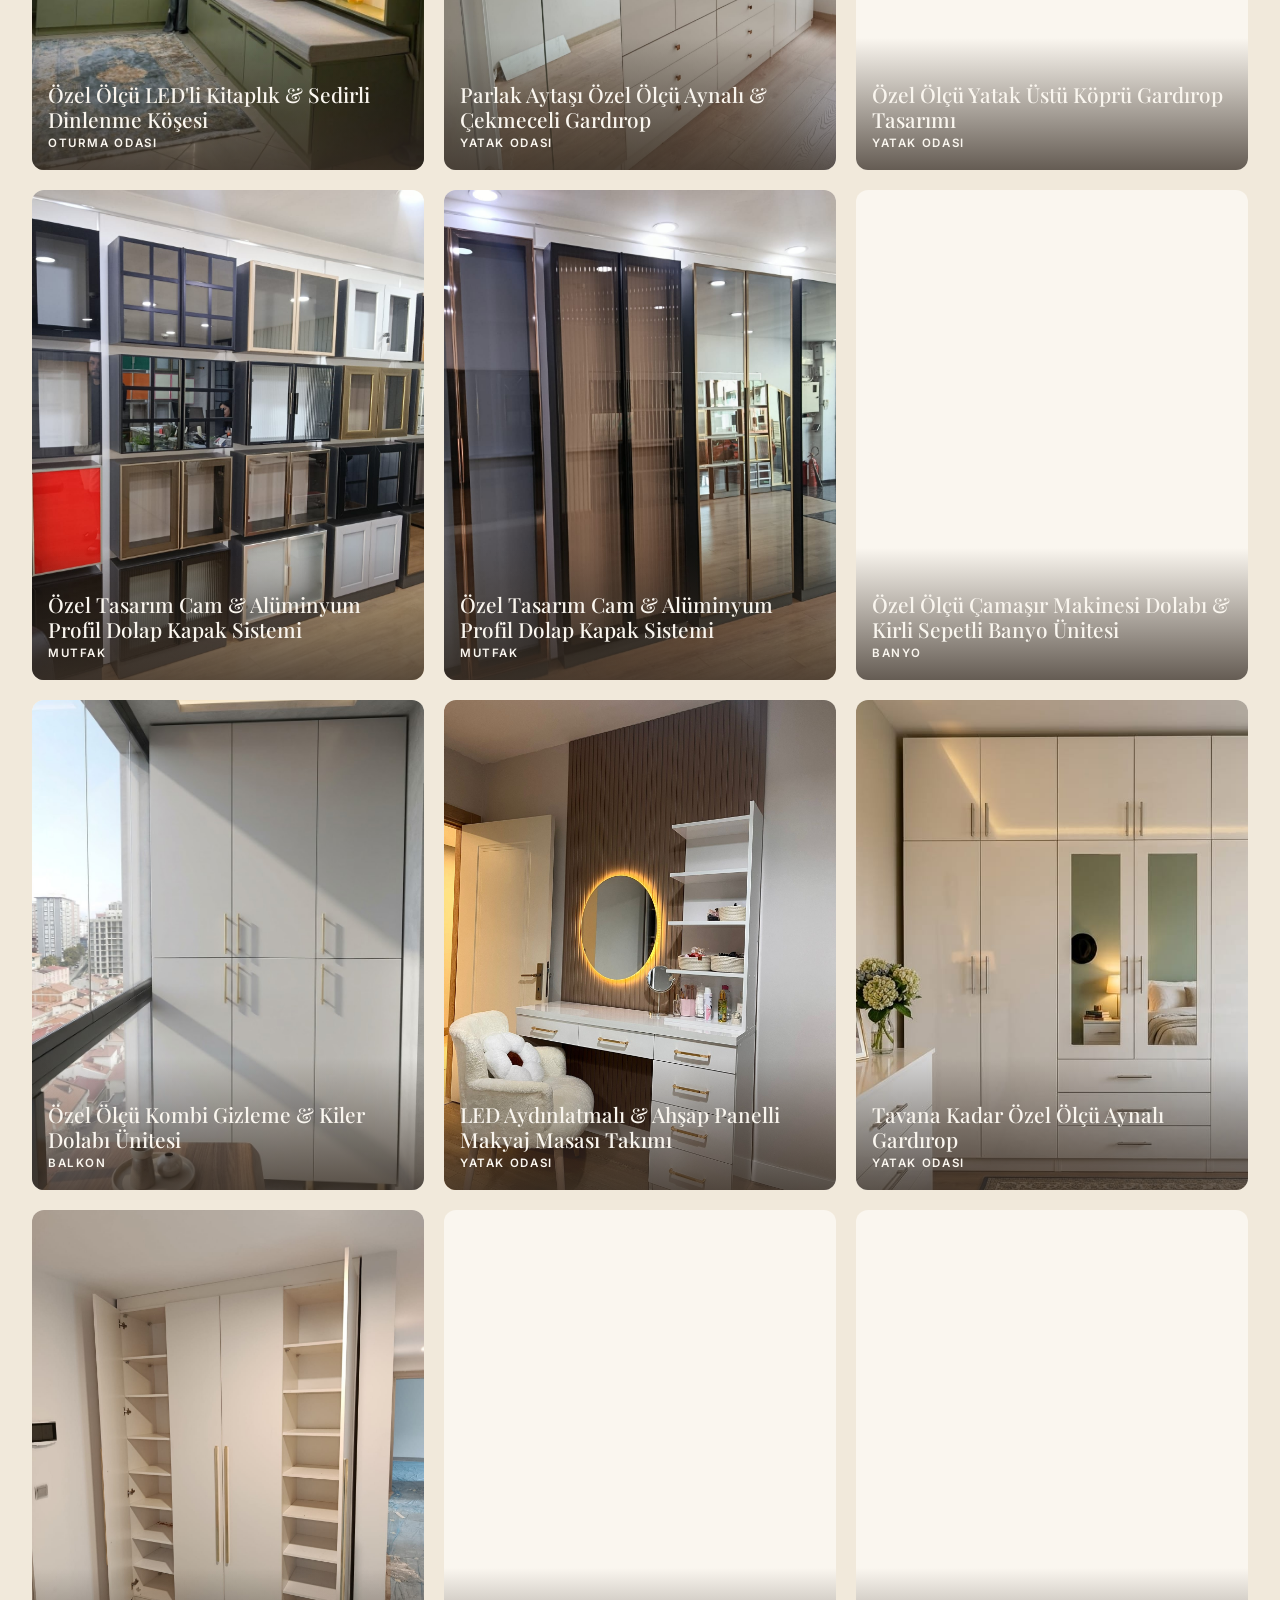
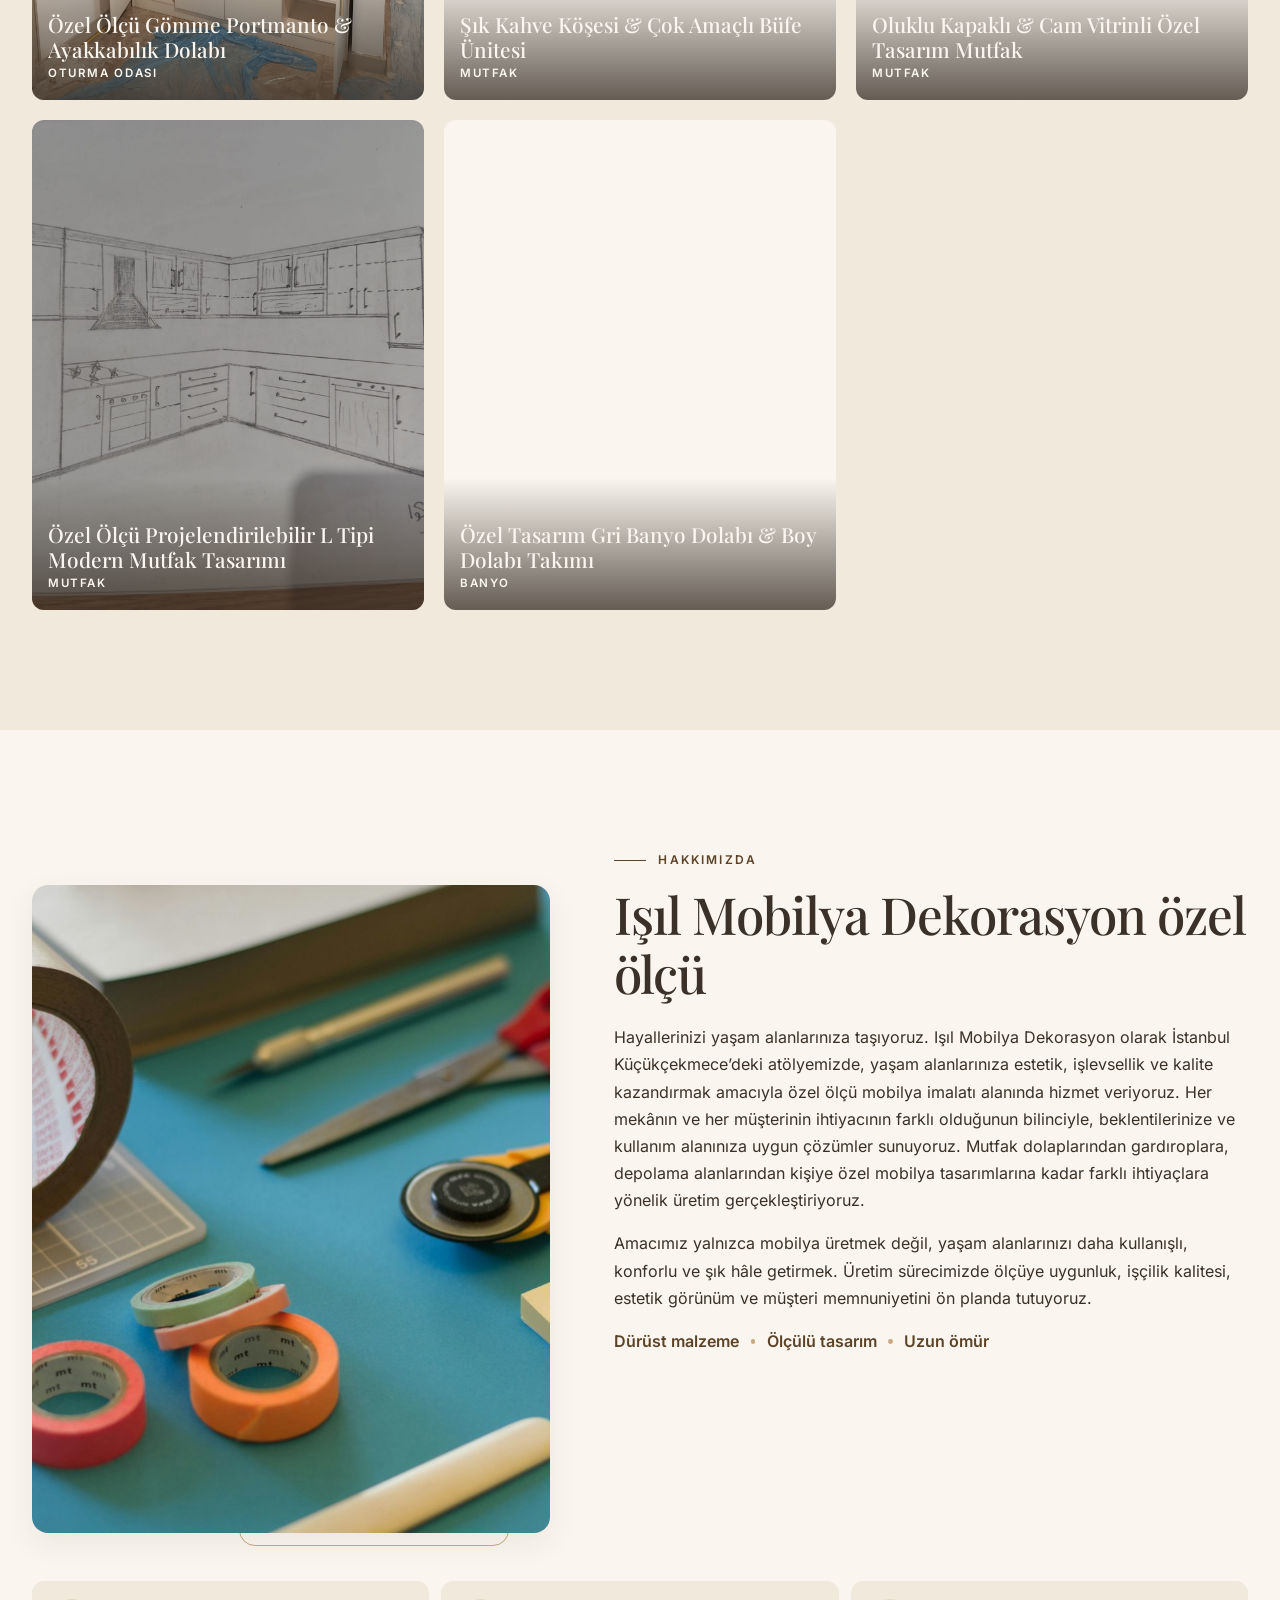
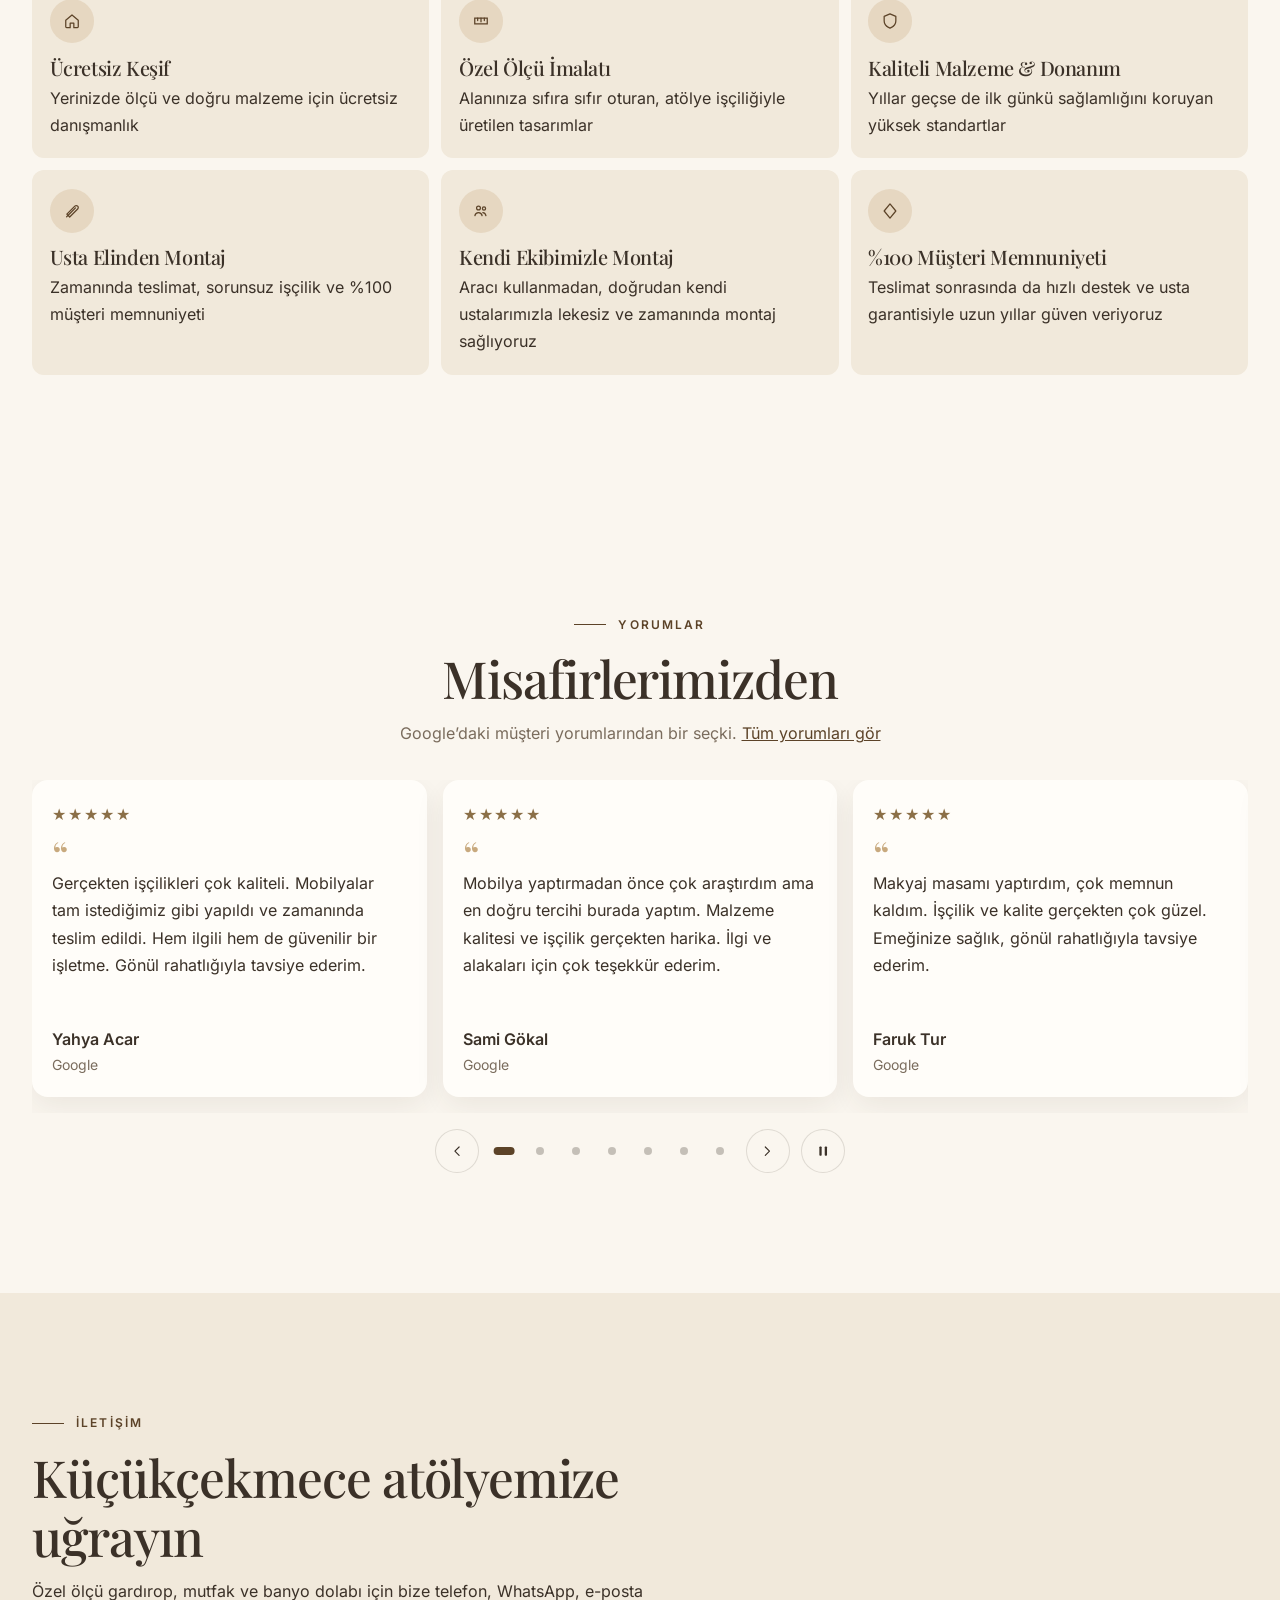
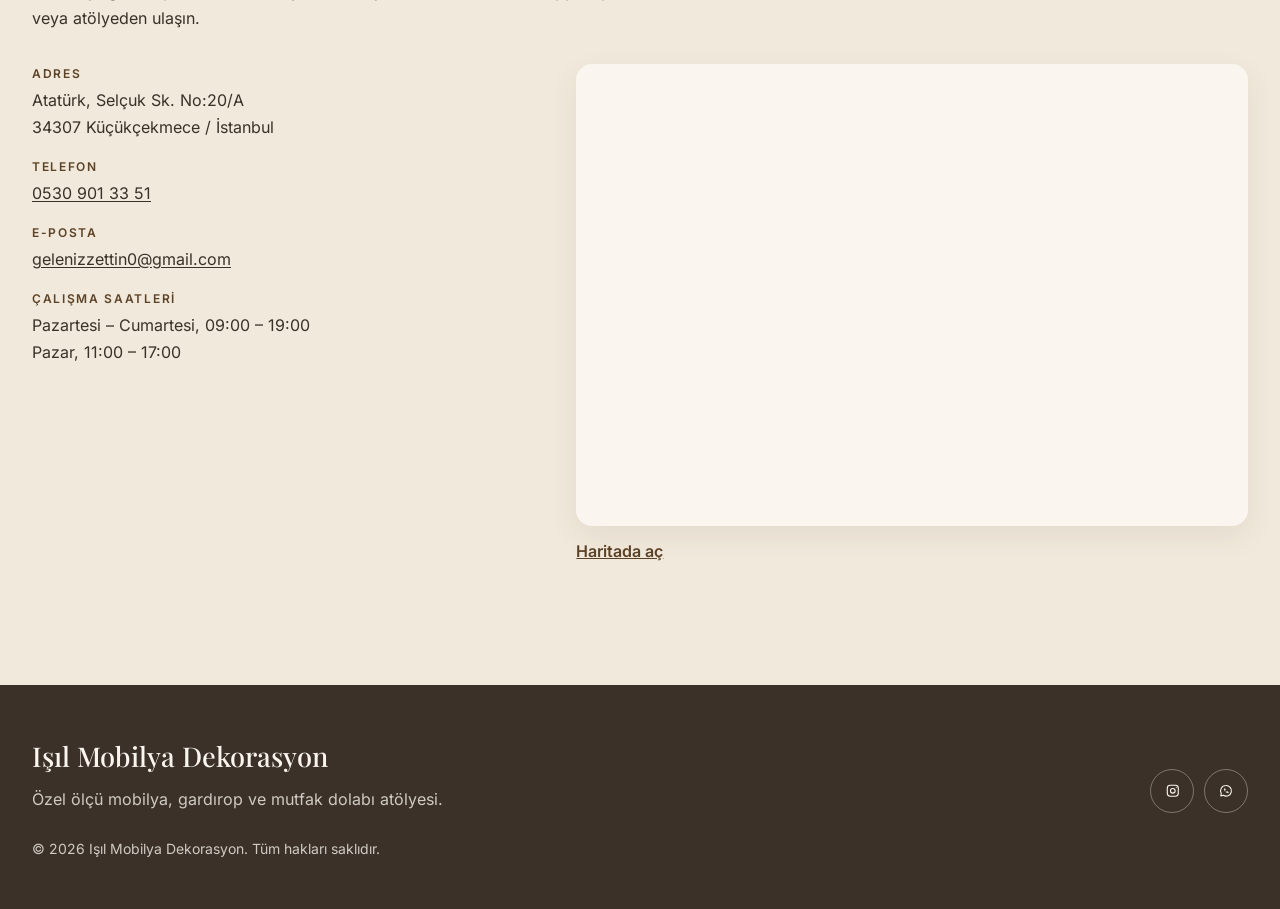
==== commit c93a5d42: "changed images alt texts" ====
--- a/isilmobilya/index.html
+++ b/isilmobilya/index.html
@@ -297,37 +297,37 @@
             </li>
             <li class="gallery__item" data-category="yatak">
               <button class="gallery__trigger" type="button">
-                <img class="gallery__image" src="assets/images/gallery/aynali-gardrop.jpg" data-full="assets/images/gallery/aynali-gardrop.jpg" alt="Küçükçekmece özel ölçü aynalı ve çekmeceli gardırop" width="1500" height="2000" loading="lazy" decoding="async">
+                <img class="gallery__image" src="assets/images/gallery/aynali-gardrop.jpg" data-full="assets/images/gallery/aynali-gardrop.jpg" alt="Parlak Aytaşı Özel Ölçü Aynalı & Çekmeceli Gardırop" width="1500" height="2000" loading="lazy" decoding="async">
                 <span class="gallery__caption" aria-hidden="true"><span class="gallery__name">Parlak Aytaşı Özel Ölçü Aynalı & Çekmeceli Gardırop</span><span class="gallery__category">Yatak Odası</span></span>
               </button>
             </li>
             <li class="gallery__item" data-category="yatak">
               <button class="gallery__trigger" type="button">
-                <img class="gallery__image" src="assets/images/gallery/gomme-yatak-dolabi.jpg" data-full="assets/images/gallery/gomme-yatak-dolabi.jpg" alt="Küçükçekmece özel ölçü yatak üstü köprü gardırop" width="896" height="815" loading="lazy" decoding="async">
+                <img class="gallery__image" src="assets/images/gallery/gomme-yatak-dolabi.jpg" data-full="assets/images/gallery/gomme-yatak-dolabi.jpg" alt="Özel Ölçü Yatak Üstü Köprü Gardırop Tasarımı" width="896" height="815" loading="lazy" decoding="async">
                 <span class="gallery__caption" aria-hidden="true"><span class="gallery__name">Özel Ölçü Yatak Üstü Köprü Gardırop Tasarımı</span><span class="gallery__category">Yatak Odası</span></span>
               </button>
             </li>
             <li class="gallery__item" data-category="mutfak">
               <button class="gallery__trigger" type="button">
-                <img class="gallery__image" src="assets/images/gallery/cam-kapak-koleksiyonu.jpg" data-full="assets/images/gallery/cam-kapak-koleksiyonu.jpg" alt="Küçükçekmece özel tasarım cam ve alüminyum mutfak dolap kapakları" width="2000" height="1500" loading="lazy" decoding="async">
+                <img class="gallery__image" src="assets/images/gallery/cam-kapak-koleksiyonu.jpg" data-full="assets/images/gallery/cam-kapak-koleksiyonu.jpg" alt="Özel Tasarım Cam & Alüminyum Profil Dolap Kapak Sistemi" width="2000" height="1500" loading="lazy" decoding="async">
                 <span class="gallery__caption" aria-hidden="true"><span class="gallery__name">Özel Tasarım Cam & Alüminyum Profil Dolap Kapak Sistemi</span><span class="gallery__category">Mutfak</span></span>
               </button>
             </li>
             <li class="gallery__item" data-category="mutfak">
               <button class="gallery__trigger" type="button">
-                <img class="gallery__image" src="assets/images/gallery/cam-dolap-kapaklari.jpg" data-full="assets/images/gallery/cam-dolap-kapaklari.jpg" alt="Küçükçekmece özel tasarım cam ve alüminyum mutfak dolap kapakları" width="2000" height="1500" loading="lazy" decoding="async">
+                <img class="gallery__image" src="assets/images/gallery/cam-dolap-kapaklari.jpg" data-full="assets/images/gallery/cam-dolap-kapaklari.jpg" alt="Özel Tasarım Cam & Alüminyum Profil Dolap Kapak Sistemi" width="2000" height="1500" loading="lazy" decoding="async">
                 <span class="gallery__caption" aria-hidden="true"><span class="gallery__name">Özel Tasarım Cam & Alüminyum Profil Dolap Kapak Sistemi</span><span class="gallery__category">Mutfak</span></span>
               </button>
             </li>
             <li class="gallery__item" data-category="banyo">
               <button class="gallery__trigger" type="button">
-                <img class="gallery__image" src="assets/images/gallery/banyo-dolabi.jpg" data-full="assets/images/gallery/banyo-dolabi.jpg" alt="Küçükçekmece özel ölçü çamaşır makinesi dolabı ve banyo ünitesi" width="1500" height="2000" loading="lazy" decoding="async">
+                <img class="gallery__image" src="assets/images/gallery/banyo-dolabi.jpg" data-full="assets/images/gallery/banyo-dolabi.jpg" alt="Özel Ölçü Çamaşır Makinesi Dolabı & Kirli Sepetli Banyo Ünitesi" width="1500" height="2000" loading="lazy" decoding="async">
                 <span class="gallery__caption" aria-hidden="true"><span class="gallery__name">Özel Ölçü Çamaşır Makinesi Dolabı & Kirli Sepetli Banyo Ünitesi</span><span class="gallery__category">Banyo</span></span>
               </button>
             </li>
             <li class="gallery__item" data-category="balkon">
               <button class="gallery__trigger" type="button">
-                <img class="gallery__image" src="assets/images/gallery/balkon-dolabi.jpg" data-full="assets/images/gallery/balkon-dolabi.jpg" alt="Küçükçekmece özel ölçü kombi gizleme ve kiler balkon dolabı" width="896" height="1195" loading="lazy" decoding="async">
+                <img class="gallery__image" src="assets/images/gallery/balkon-dolabi.jpg" data-full="assets/images/gallery/balkon-dolabi.jpg" alt="Özel Ölçü Kombi Gizleme & Kiler Dolabı Ünitesi" width="896" height="1195" loading="lazy" decoding="async">
                 <span class="gallery__caption" aria-hidden="true"><span class="gallery__name">Özel Ölçü Kombi Gizleme & Kiler Dolabı Ünitesi</span><span class="gallery__category">Balkon</span></span>
               </button>
             </li>
@@ -363,8 +363,8 @@
             </li>
             <li class="gallery__item" data-category="mutfak">
               <button class="gallery__trigger" type="button">
-                <img class="gallery__image" src="assets/images/gallery/mutfak-cizim.jpg" data-full="assets/images/gallery/mutfak-cizim.jpg" alt="Fikirden Gerçeğe: Özel Ölçü Projelendirilebilir L Tipi Modern Mutfak Tasarımı" width="2000" height="1500" loading="lazy" decoding="async">
-                <span class="gallery__caption" aria-hidden="true"><span class="gallery__name">Fikirden Gerçeğe: Özel Ölçü Projelendirilebilir L Tipi Modern Mutfak Tasarımı</span><span class="gallery__category">Mutfak</span></span>
+                <img class="gallery__image" src="assets/images/gallery/mutfak-cizim.jpg" data-full="assets/images/gallery/mutfak-cizim.jpg" alt="Özel Ölçü Projelendirilebilir L Tipi Modern Mutfak Tasarımı" width="2000" height="1500" loading="lazy" decoding="async">
+                <span class="gallery__caption" aria-hidden="true"><span class="gallery__name">Özel Ölçü Projelendirilebilir L Tipi Modern Mutfak Tasarımı</span><span class="gallery__category">Mutfak</span></span>
               </button>
             </li>
             <li class="gallery__item" data-category="banyo">
--- a/isilmobilya/css/style.css
+++ b/isilmobilya/css/style.css
@@ -367,17 +367,20 @@
 .logo__text {
   display: flex;
   flex-direction: column;
+  align-items: stretch;
   justify-content: center;
   min-width: 0;
   line-height: 1.05;
 }
 
 .logo__name {
+  display: block;
   font-family: var(--font-serif);
   font-size: clamp(0.92rem, 3.6vw, 1.15rem);
   font-weight: 600;
   letter-spacing: 0.03em;
   color: var(--color-accent-dark);
+  text-align: start;
   white-space: nowrap;
 }
 
@@ -385,6 +388,7 @@
   display: flex;
   align-items: center;
   gap: 0.35rem;
+  width: 100%;
   margin-top: 0.18rem;
   color: #6b7a4e;
   font-family: var(--font-sans);
@@ -392,16 +396,8 @@
   font-weight: 600;
   letter-spacing: 0.2em;
   text-transform: uppercase;
+  text-align: start;
   white-space: nowrap;
-}
-
-.logo__sub::before,
-.logo__sub::after {
-  content: "";
-  width: 0.7rem;
-  height: 1px;
-  background: currentColor;
-  opacity: 0.55;
 }
 
 .nav-toggle {
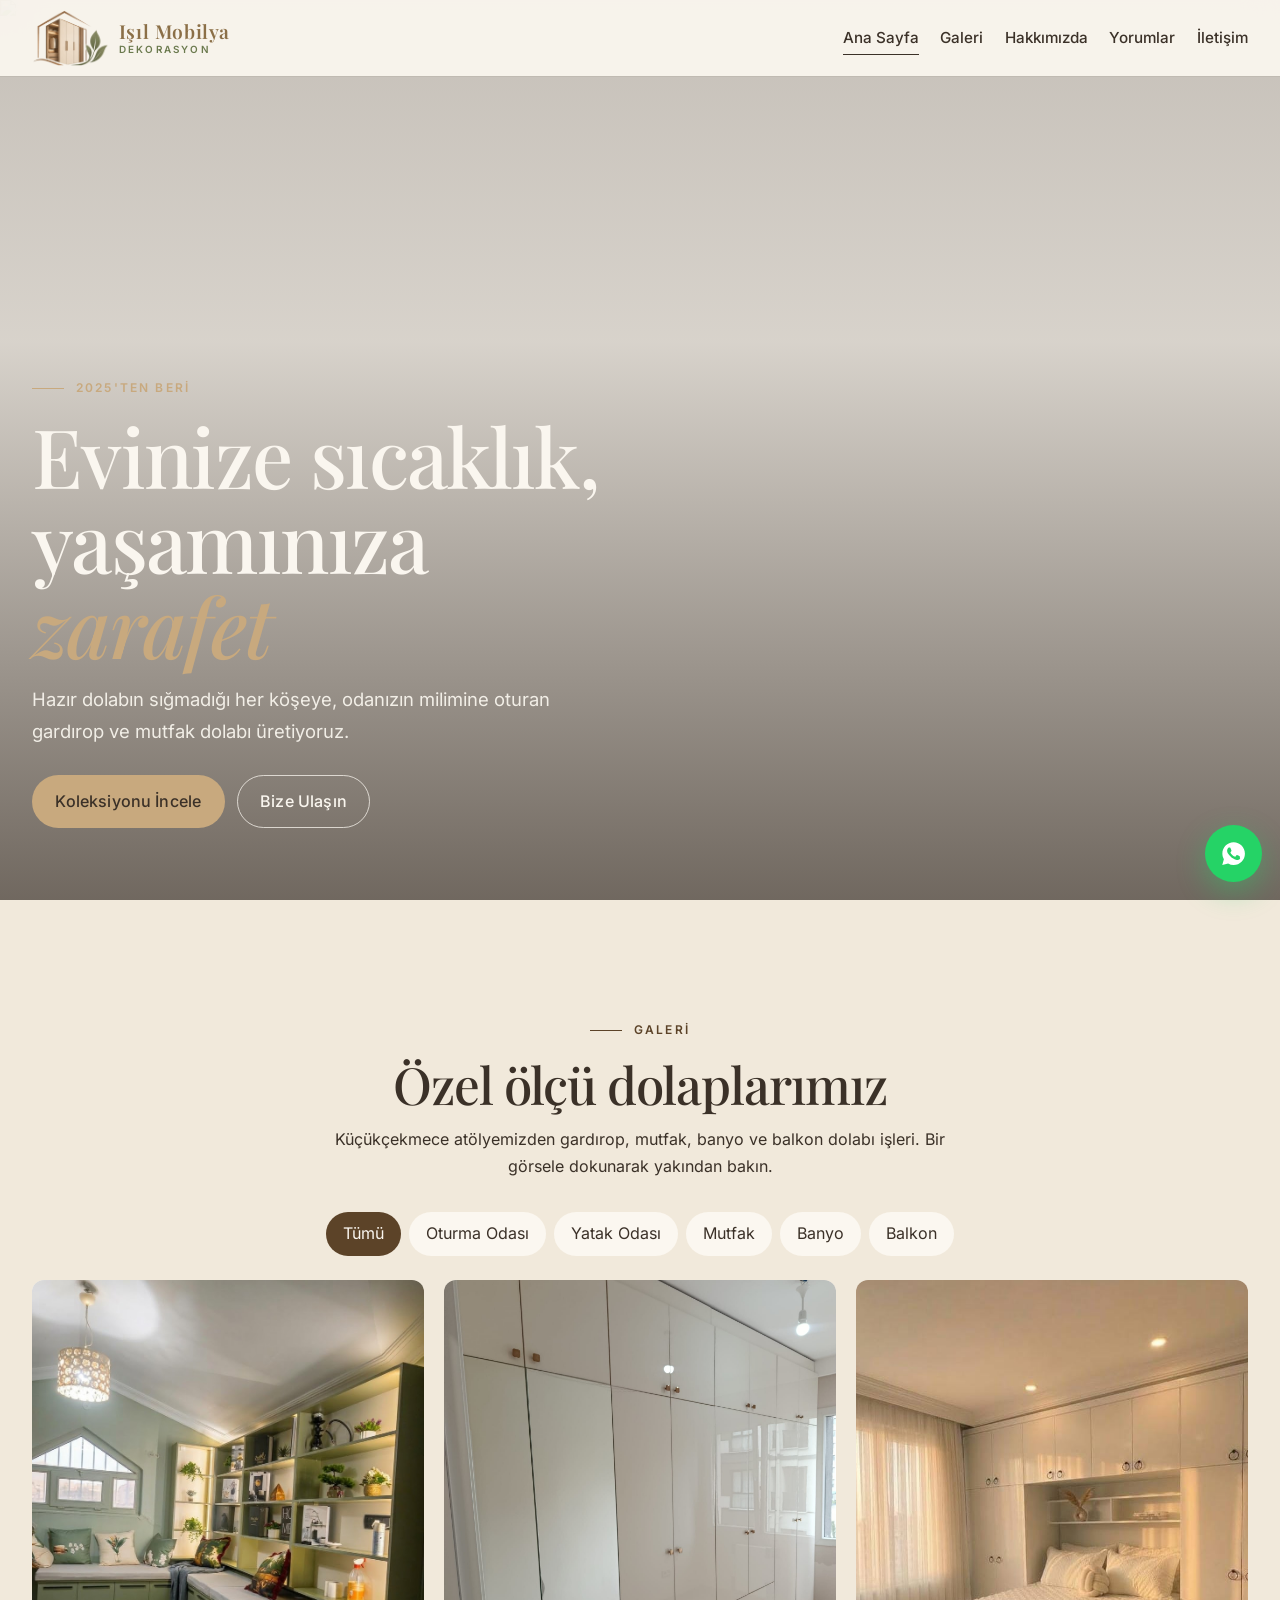
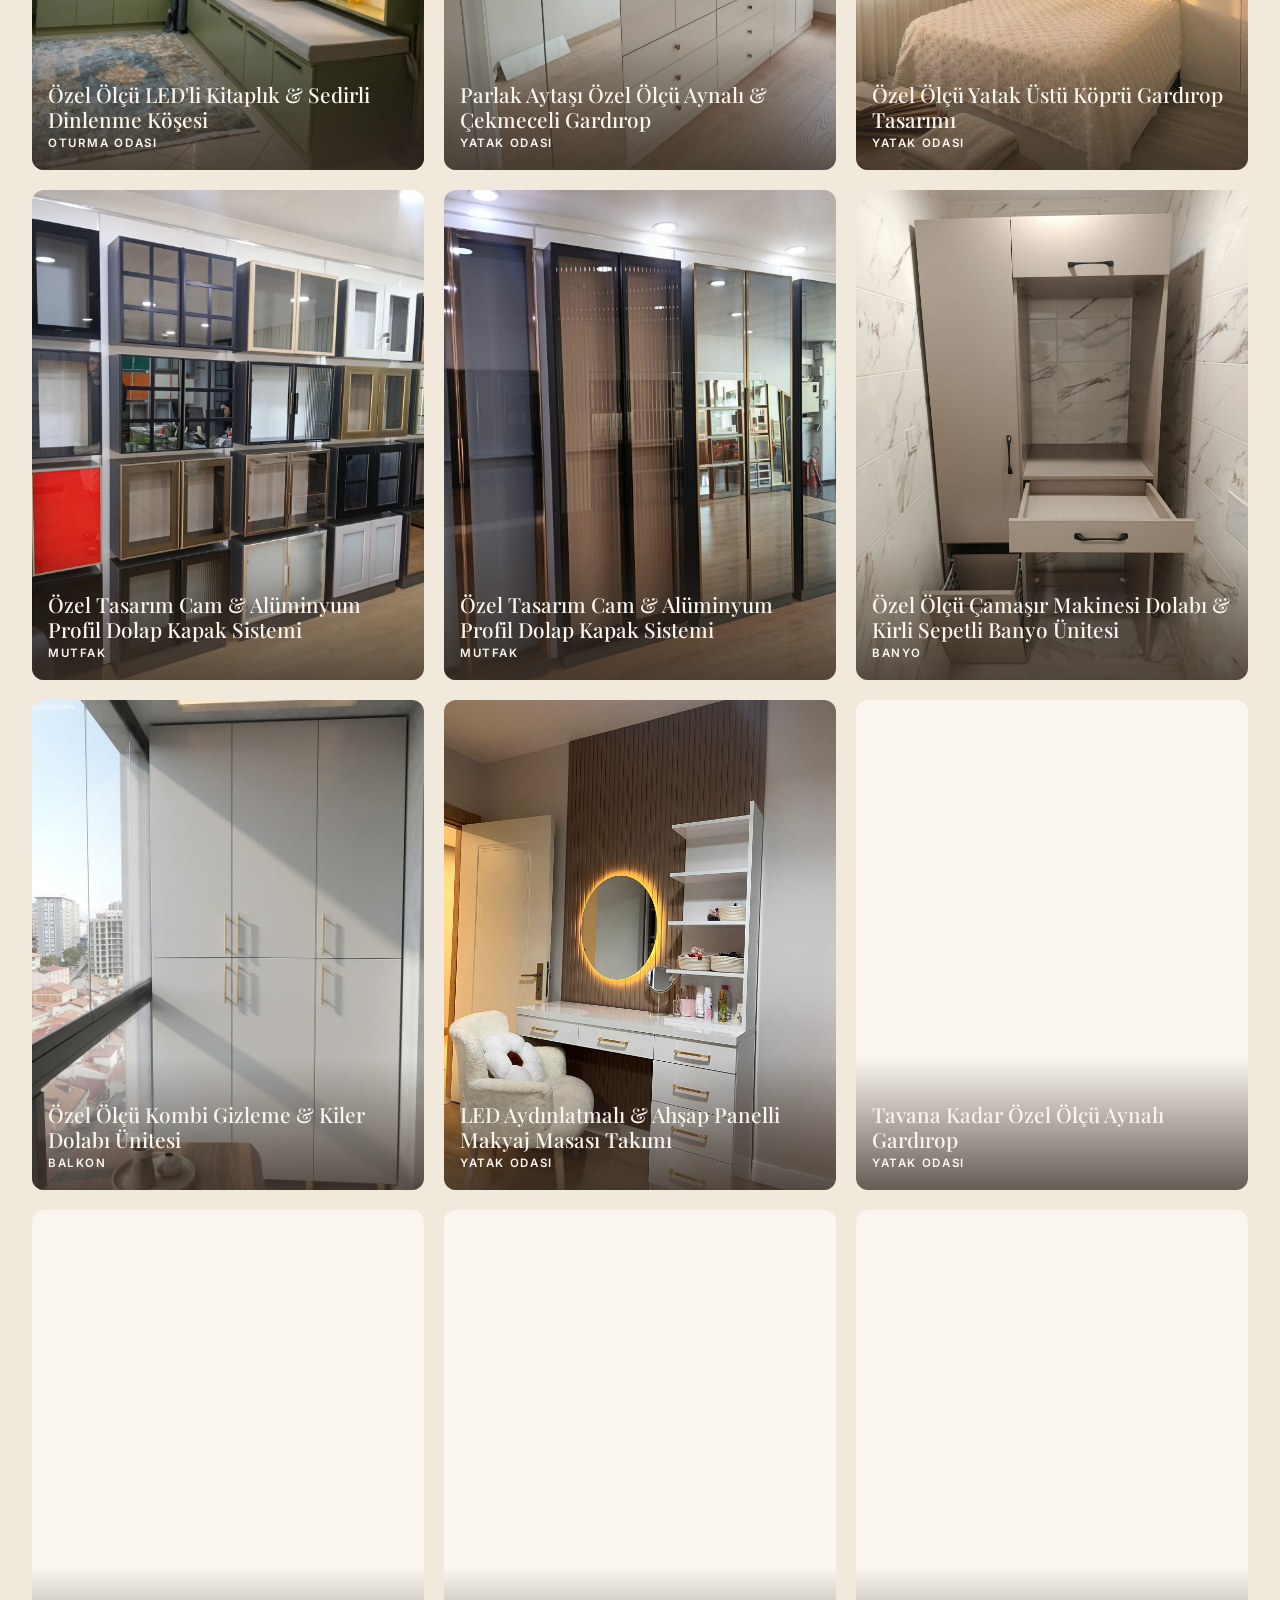
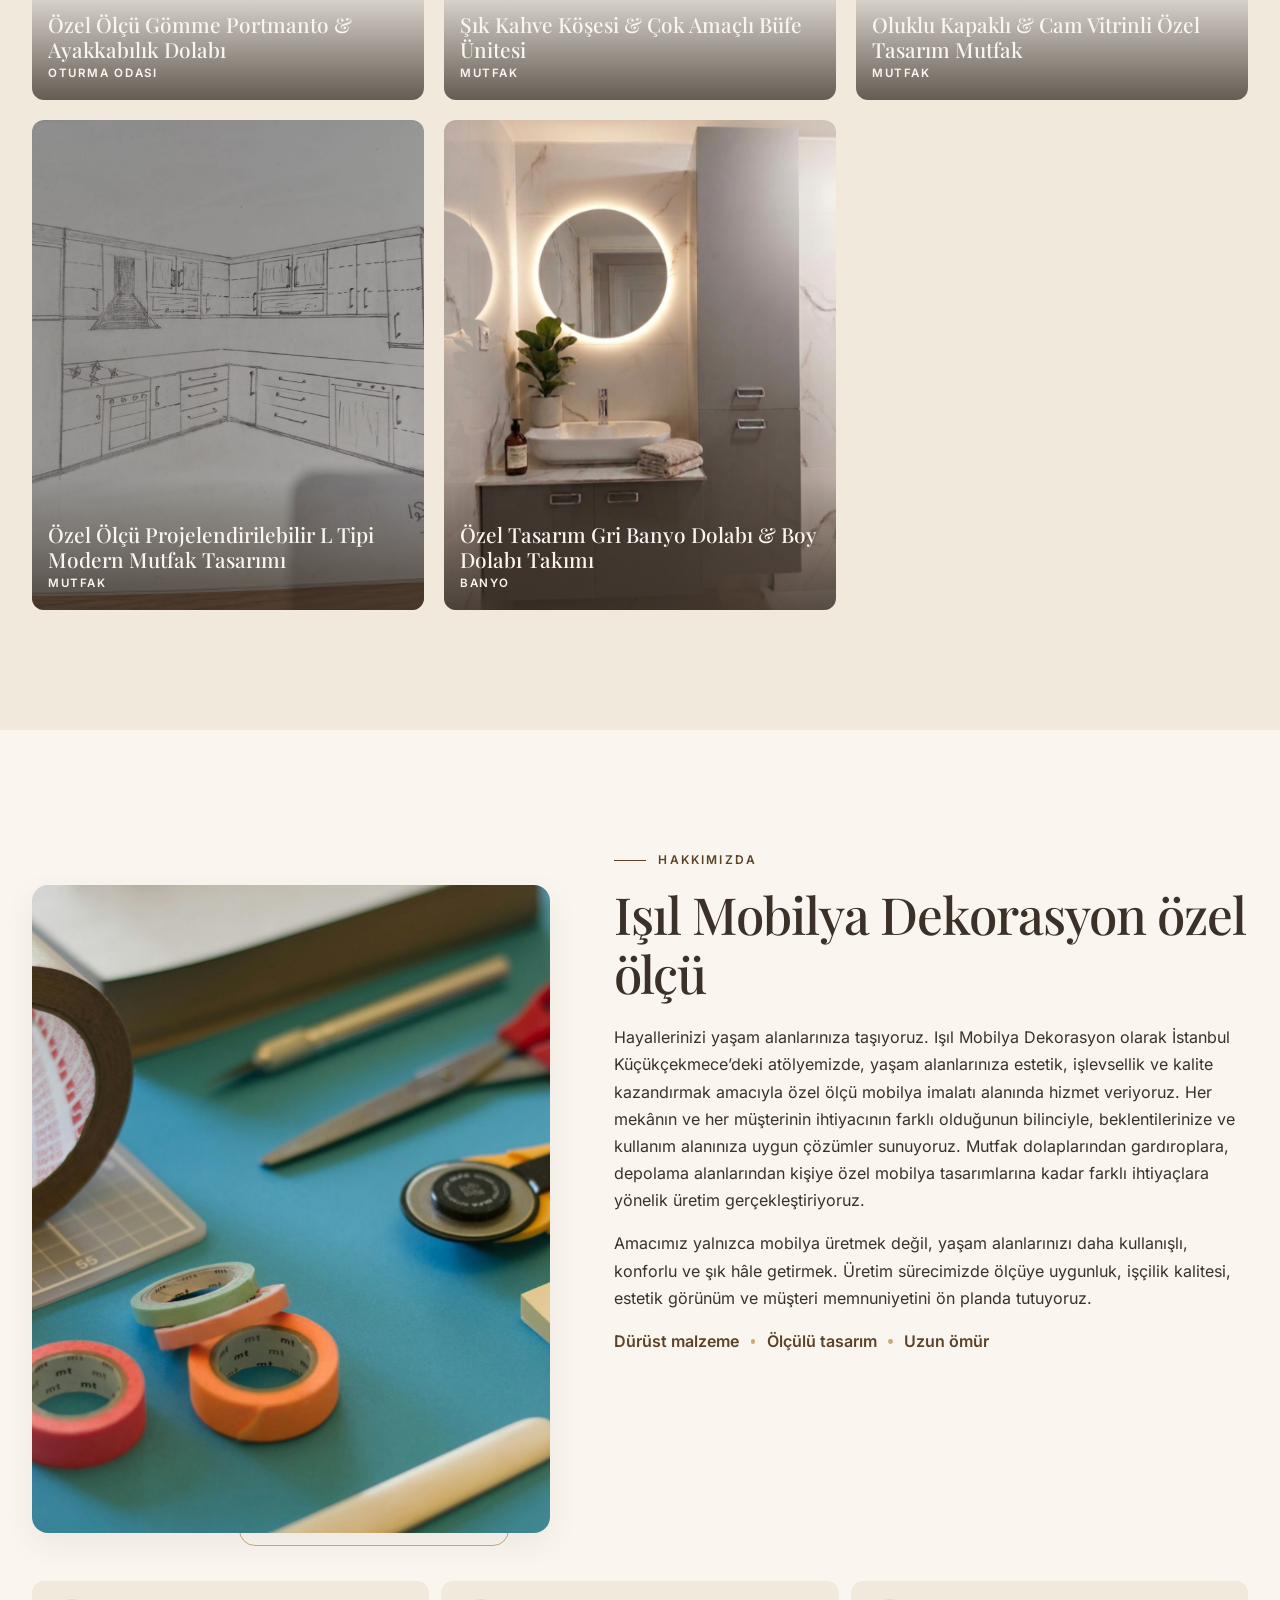
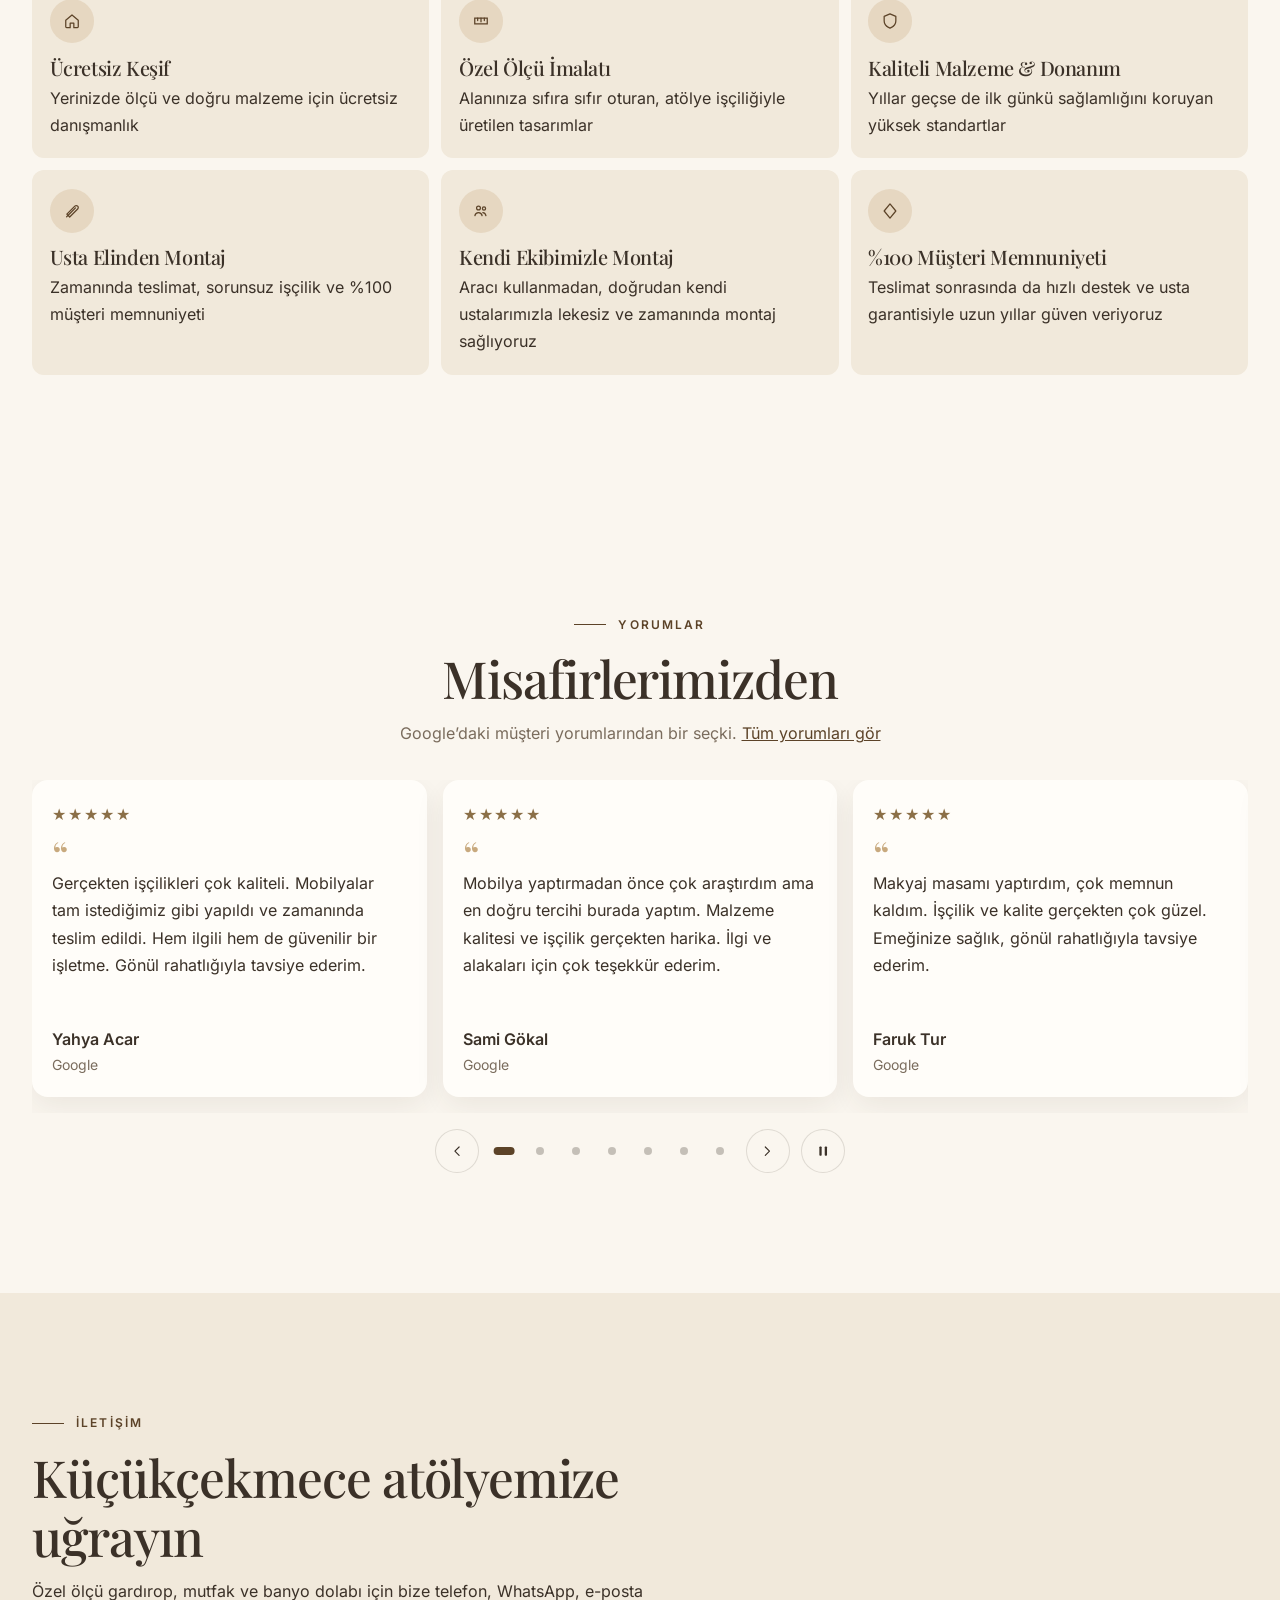
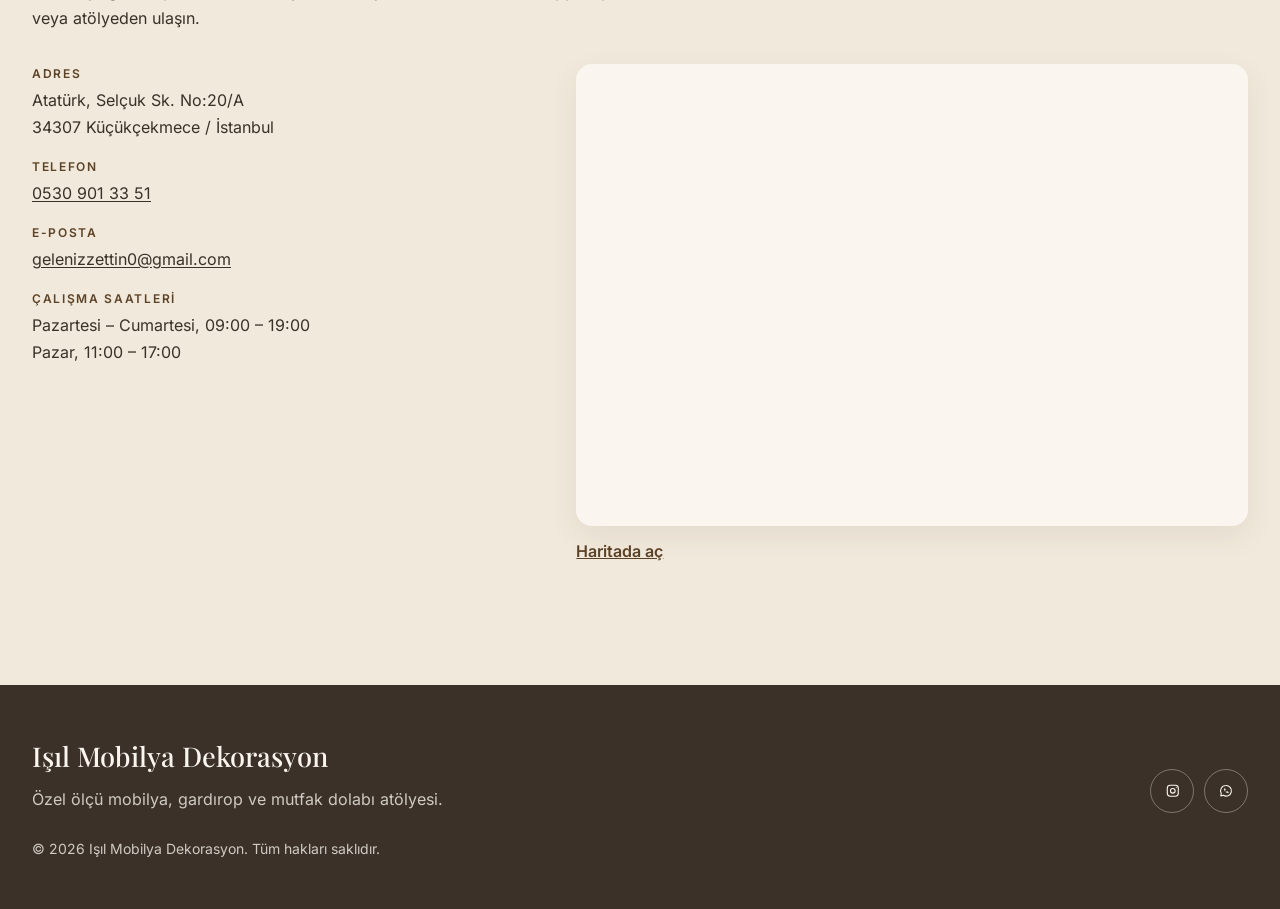
==== commit bfffe224: "seo work has been carried" ====
--- a/isilmobilya/index.html
+++ b/isilmobilya/index.html
@@ -85,9 +85,9 @@
             ],
             "logo": {
               "@type": "ImageObject",
-              "url": "https://www.isilisilmobilya.com/assets/images/favicon.png",
-              "width": 256,
-              "height": 256
+              "url": "https://www.isilisilmobilya.com/assets/images/logo.png",
+              "width": 656,
+              "height": 475
             },
             "telephone": "+90-530-901-3351",
             "email": "gelenizzettin0@gmail.com",
@@ -105,7 +105,7 @@
               "latitude": 41.04779,
               "longitude": 28.80339
             },
-            "hasMap": "https://www.google.com/maps/search/?api=1&query=Işıl+Işıl+Mobilya+Küçükçekmece",
+            "hasMap": "https://www.google.com/maps/search/?api=1&query=Işıl+Mobilya+Dekorasyon+Küçükçekmece",
             "contactPoint": [
               {
                 "@type": "ContactPoint",
@@ -163,7 +163,11 @@
               { "@type": "Review", "author": { "@type": "Person", "name": "Sami Gökal" }, "reviewRating": { "@type": "Rating", "ratingValue": "5", "bestRating": "5" }, "reviewBody": "Mobilya yaptırmadan önce çok araştırdım ama en doğru tercihi burada yaptım. Malzeme kalitesi ve işçilik gerçekten harika." },
               { "@type": "Review", "author": { "@type": "Person", "name": "Faruk Tur" }, "reviewRating": { "@type": "Rating", "ratingValue": "5", "bestRating": "5" }, "reviewBody": "Makyaj masamı yaptırdım, çok memnun kaldım. İşçilik ve kalite gerçekten çok güzel." },
               { "@type": "Review", "author": { "@type": "Person", "name": "Salih Ferhat Akdeni" }, "reviewRating": { "@type": "Rating", "ratingValue": "5", "bestRating": "5" }, "reviewBody": "Özel ölçülerde dolap yaptırdık tam istediğimiz gibi oldu. Çalışanlar güler yüzlü, hizmet kaliteliydi." },
-              { "@type": "Review", "author": { "@type": "Person", "name": "Kübra" }, "reviewRating": { "@type": "Rating", "ratingValue": "5", "bestRating": "5" }, "reviewBody": "Mutfak dolaplarım çok harika oldu, gerçekten büyük ustalıkla işini yapan insanlar varmış." }
+              { "@type": "Review", "author": { "@type": "Person", "name": "Popular Musicc" }, "reviewRating": { "@type": "Rating", "ratingValue": "5", "bestRating": "5" }, "reviewBody": "Eşimle uzun süre arayışlardan sonra bir arkadaş tavsiyesi üzerine İzzet Bey ekibiyle tanıştık. Gerçekten işlerinde uzmanlar ve herkese tavsiye ederiz." },
+              { "@type": "Review", "author": { "@type": "Person", "name": "Kübra" }, "reviewRating": { "@type": "Rating", "ratingValue": "5", "bestRating": "5" }, "reviewBody": "Mutfak dolaplarım çok harika oldu, gerçekten büyük ustalıkla işini yapan insanlar varmış." },
+              { "@type": "Review", "author": { "@type": "Person", "name": "Ally" }, "reviewRating": { "@type": "Rating", "ratingValue": "5", "bestRating": "5" }, "reviewBody": "Mutfak dolaplarımı yeniledim. Fiyatlar gayet uygun ve çalışanlar gayet düzgün bir şekilde işlerini yaptılar." },
+              { "@type": "Review", "author": { "@type": "Person", "name": "Feyyaz Çevik" }, "reviewRating": { "@type": "Rating", "ratingValue": "5", "bestRating": "5" }, "reviewBody": "İşçiliğinizi çok beğendim, elinize kolunuza sağlık. Bundan sonra herkese tavsiye edeceğim, bütün çevreme." },
+              { "@type": "Review", "author": { "@type": "Person", "name": "Emre Güler" }, "reviewRating": { "@type": "Rating", "ratingValue": "5", "bestRating": "5" }, "reviewBody": "Olağanüstü ekip, muhteşem işçilik. Parasının hakkını veren tek firma." }
             ]
           },
           {
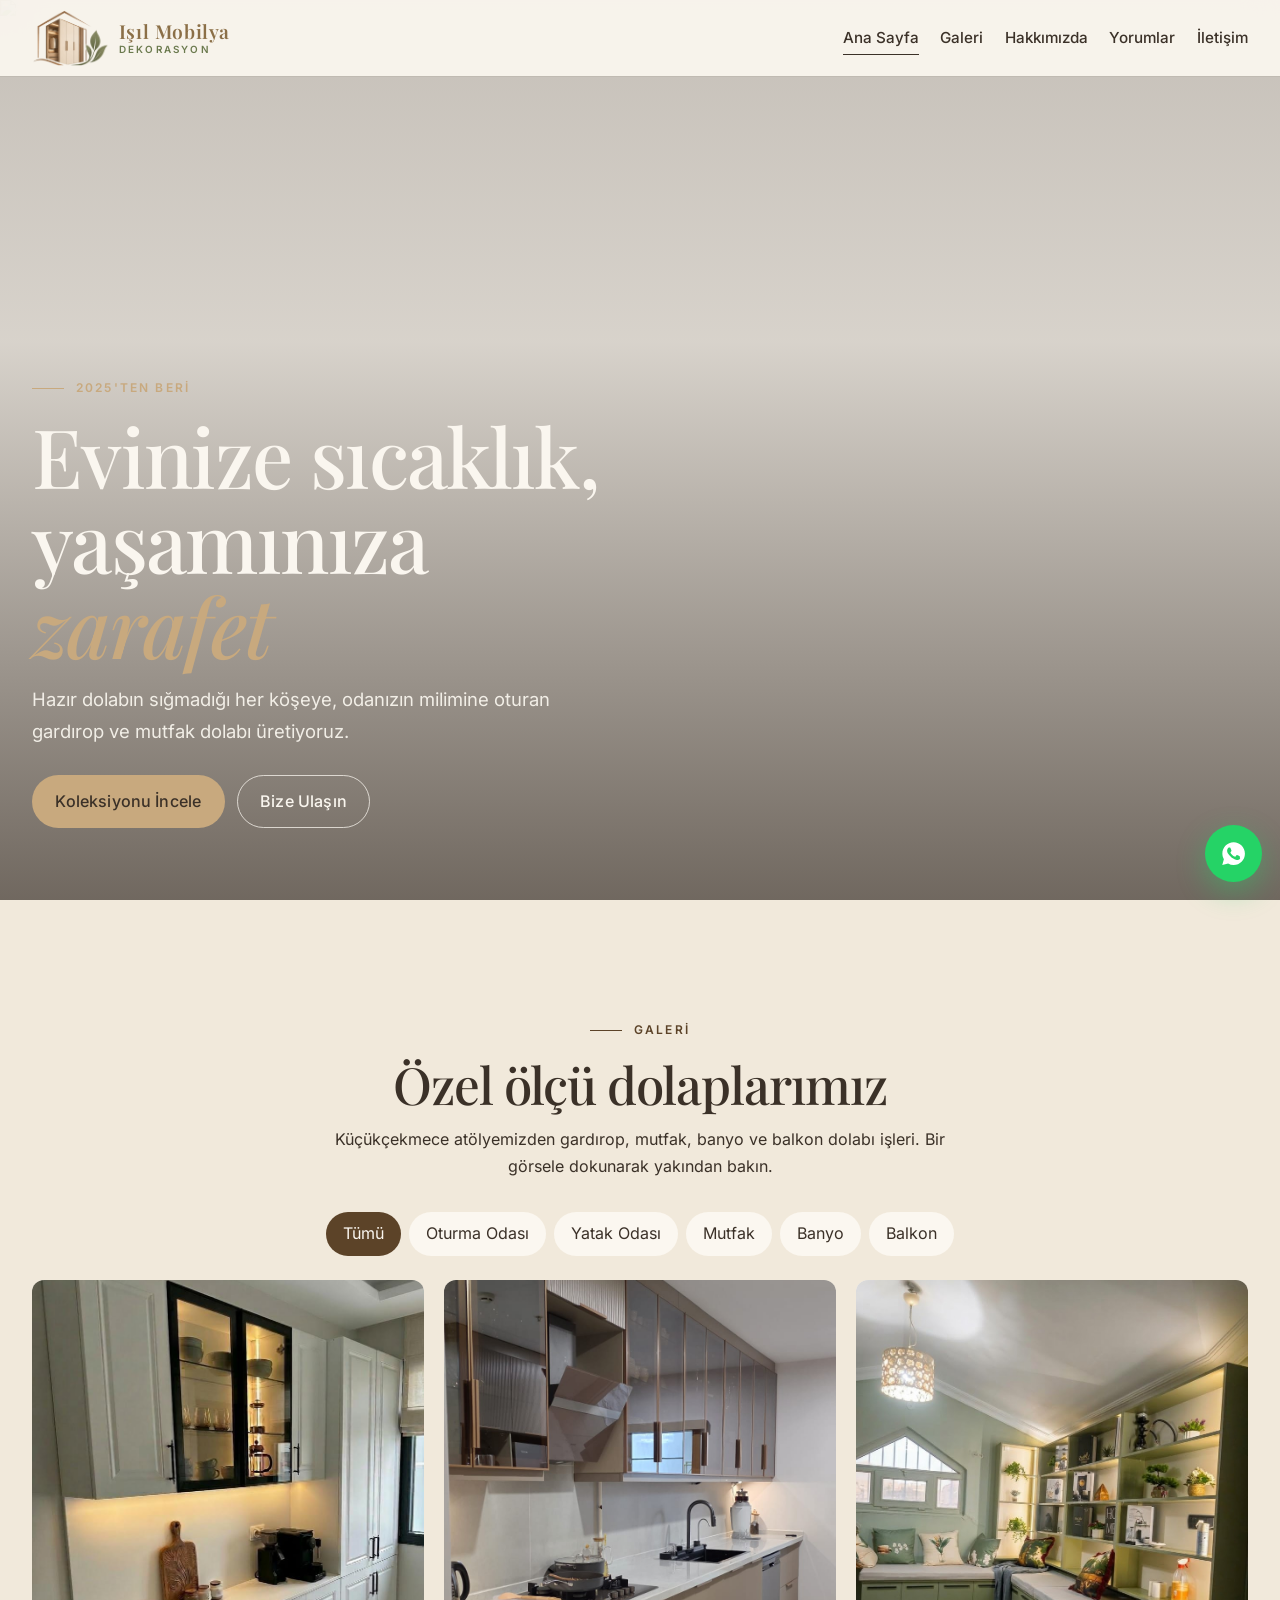
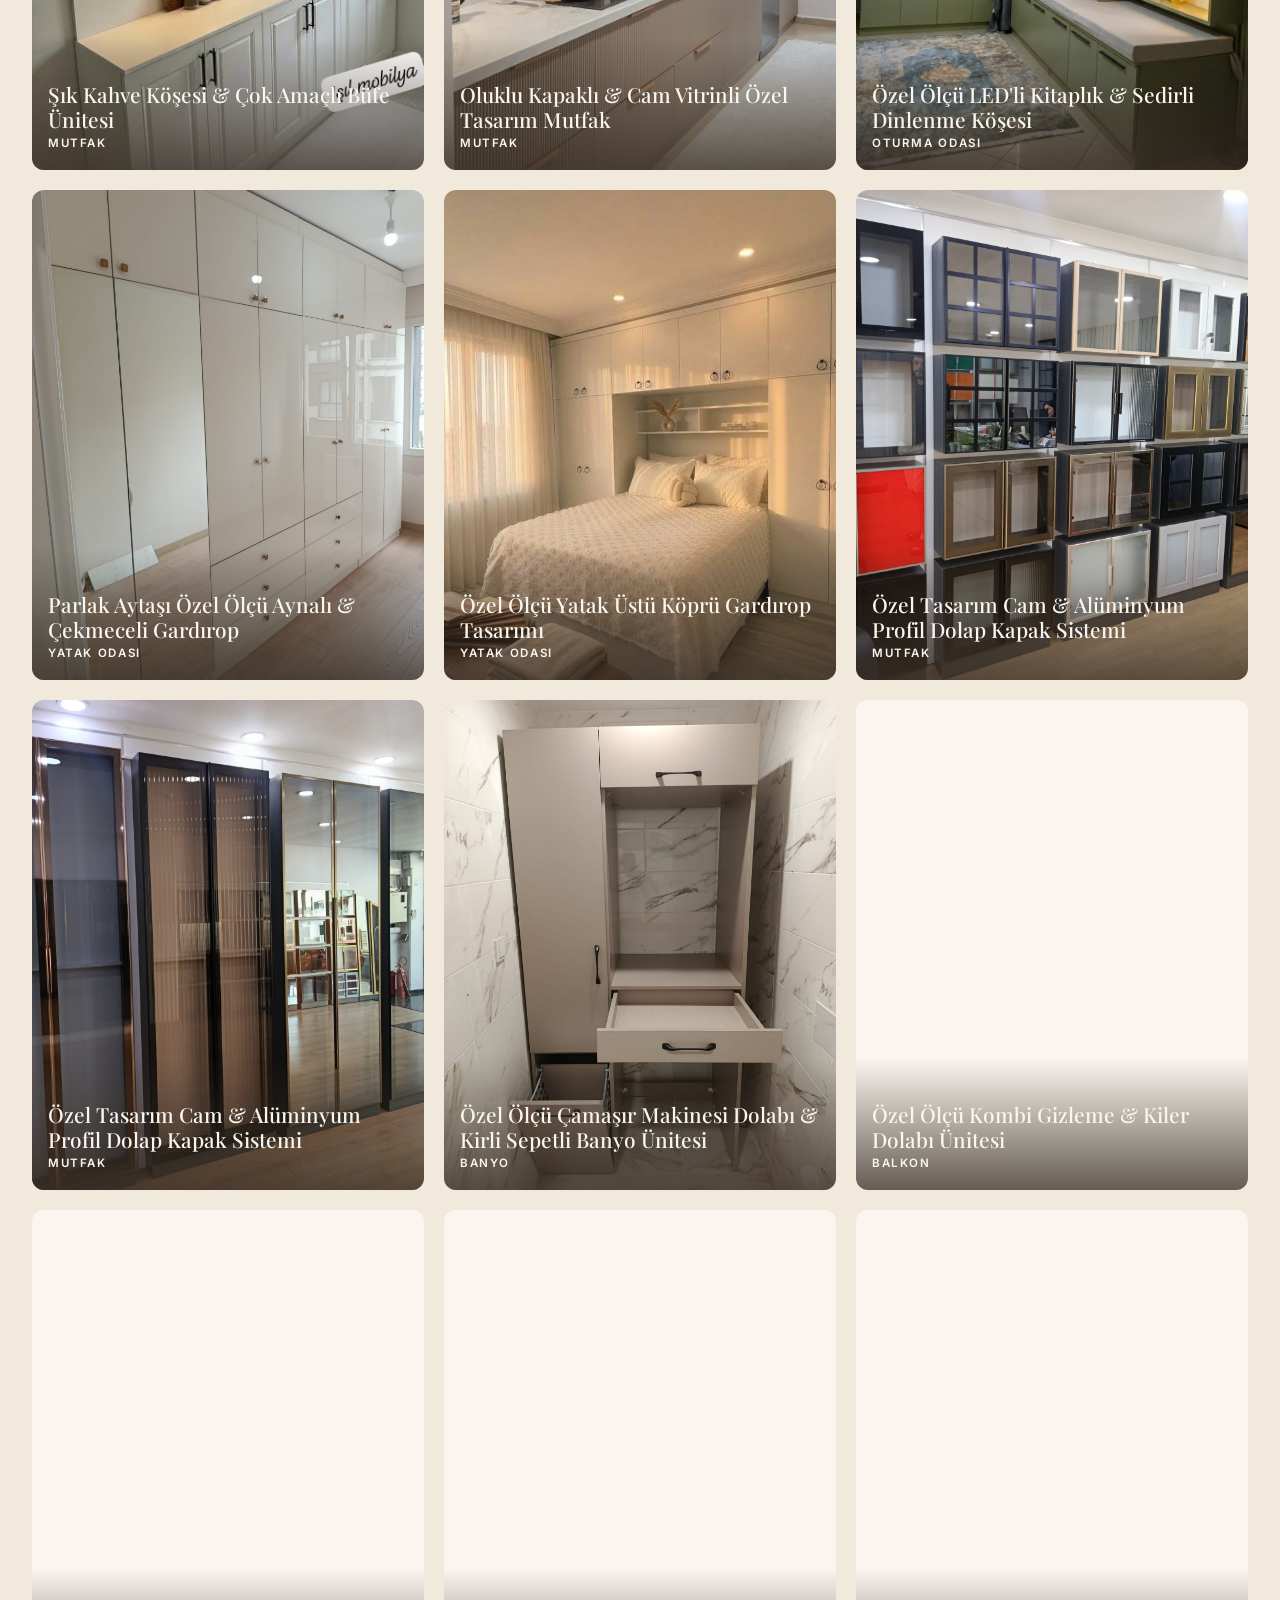
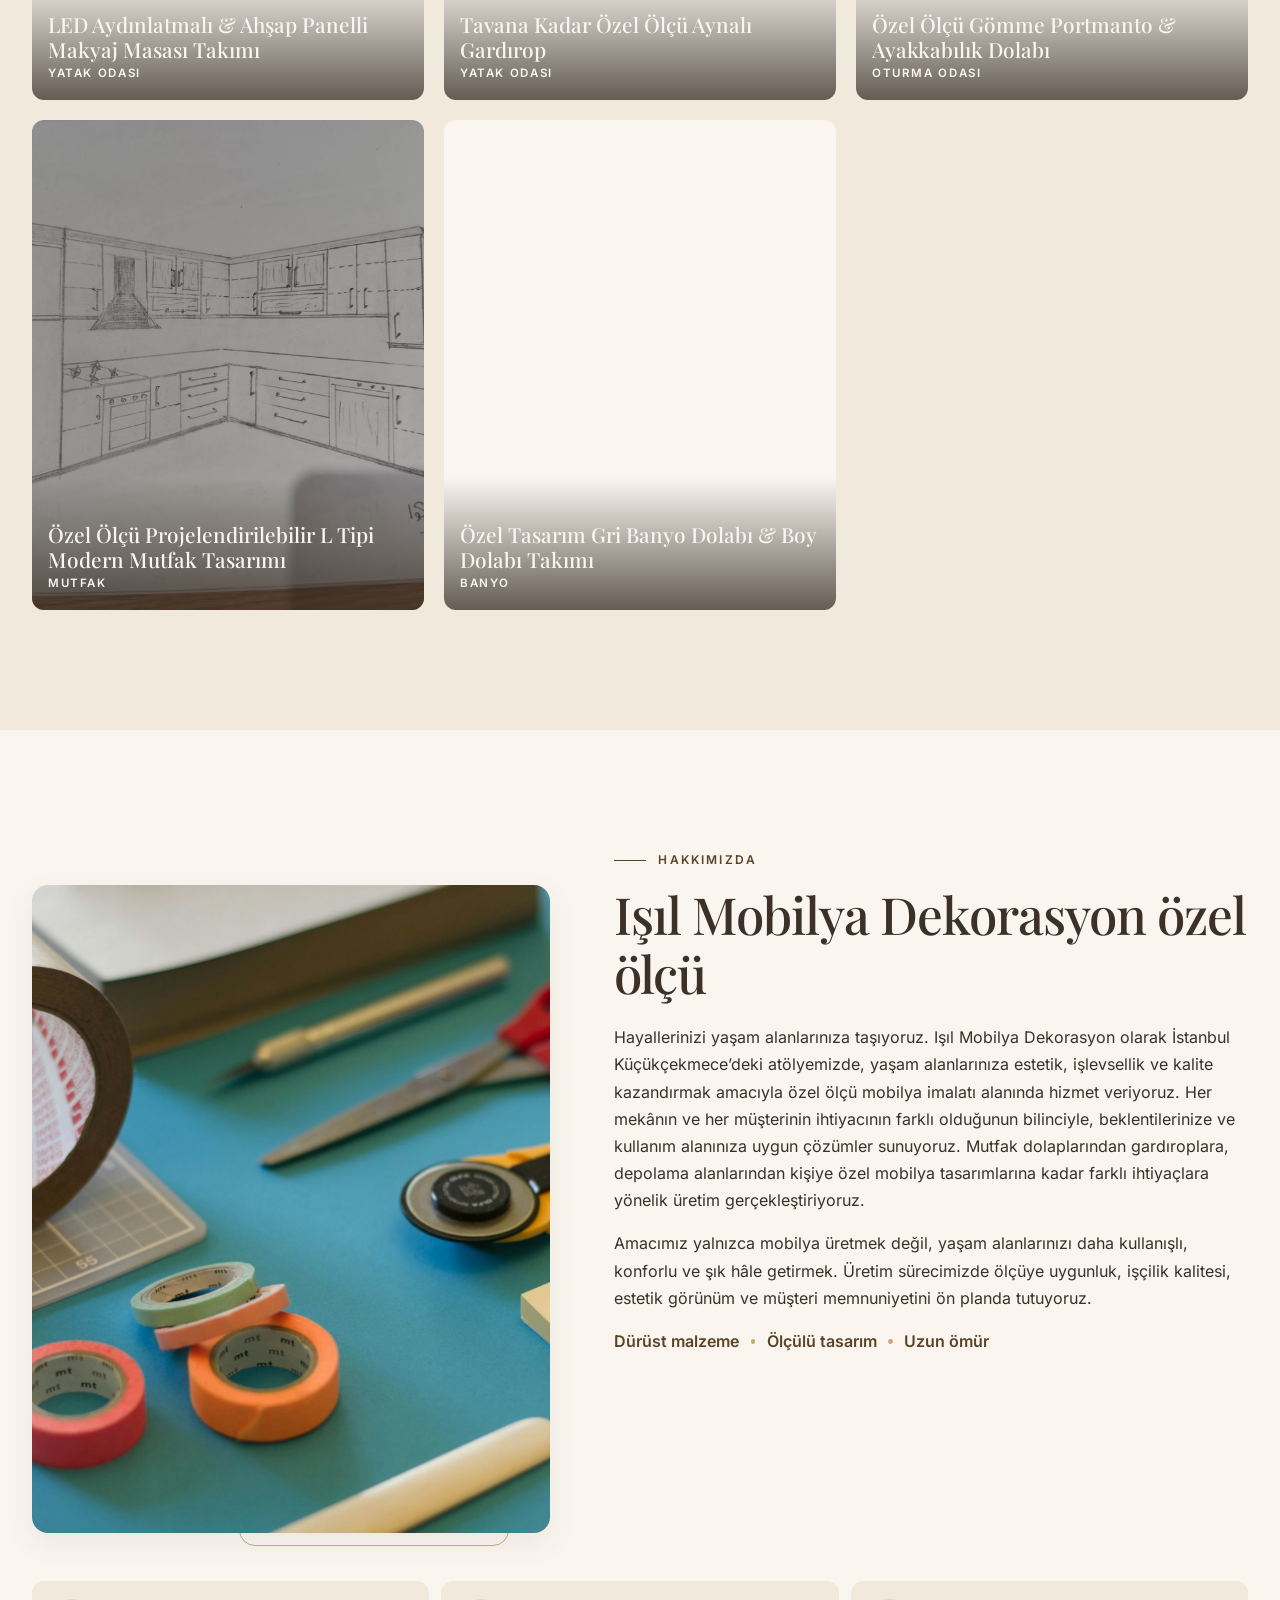
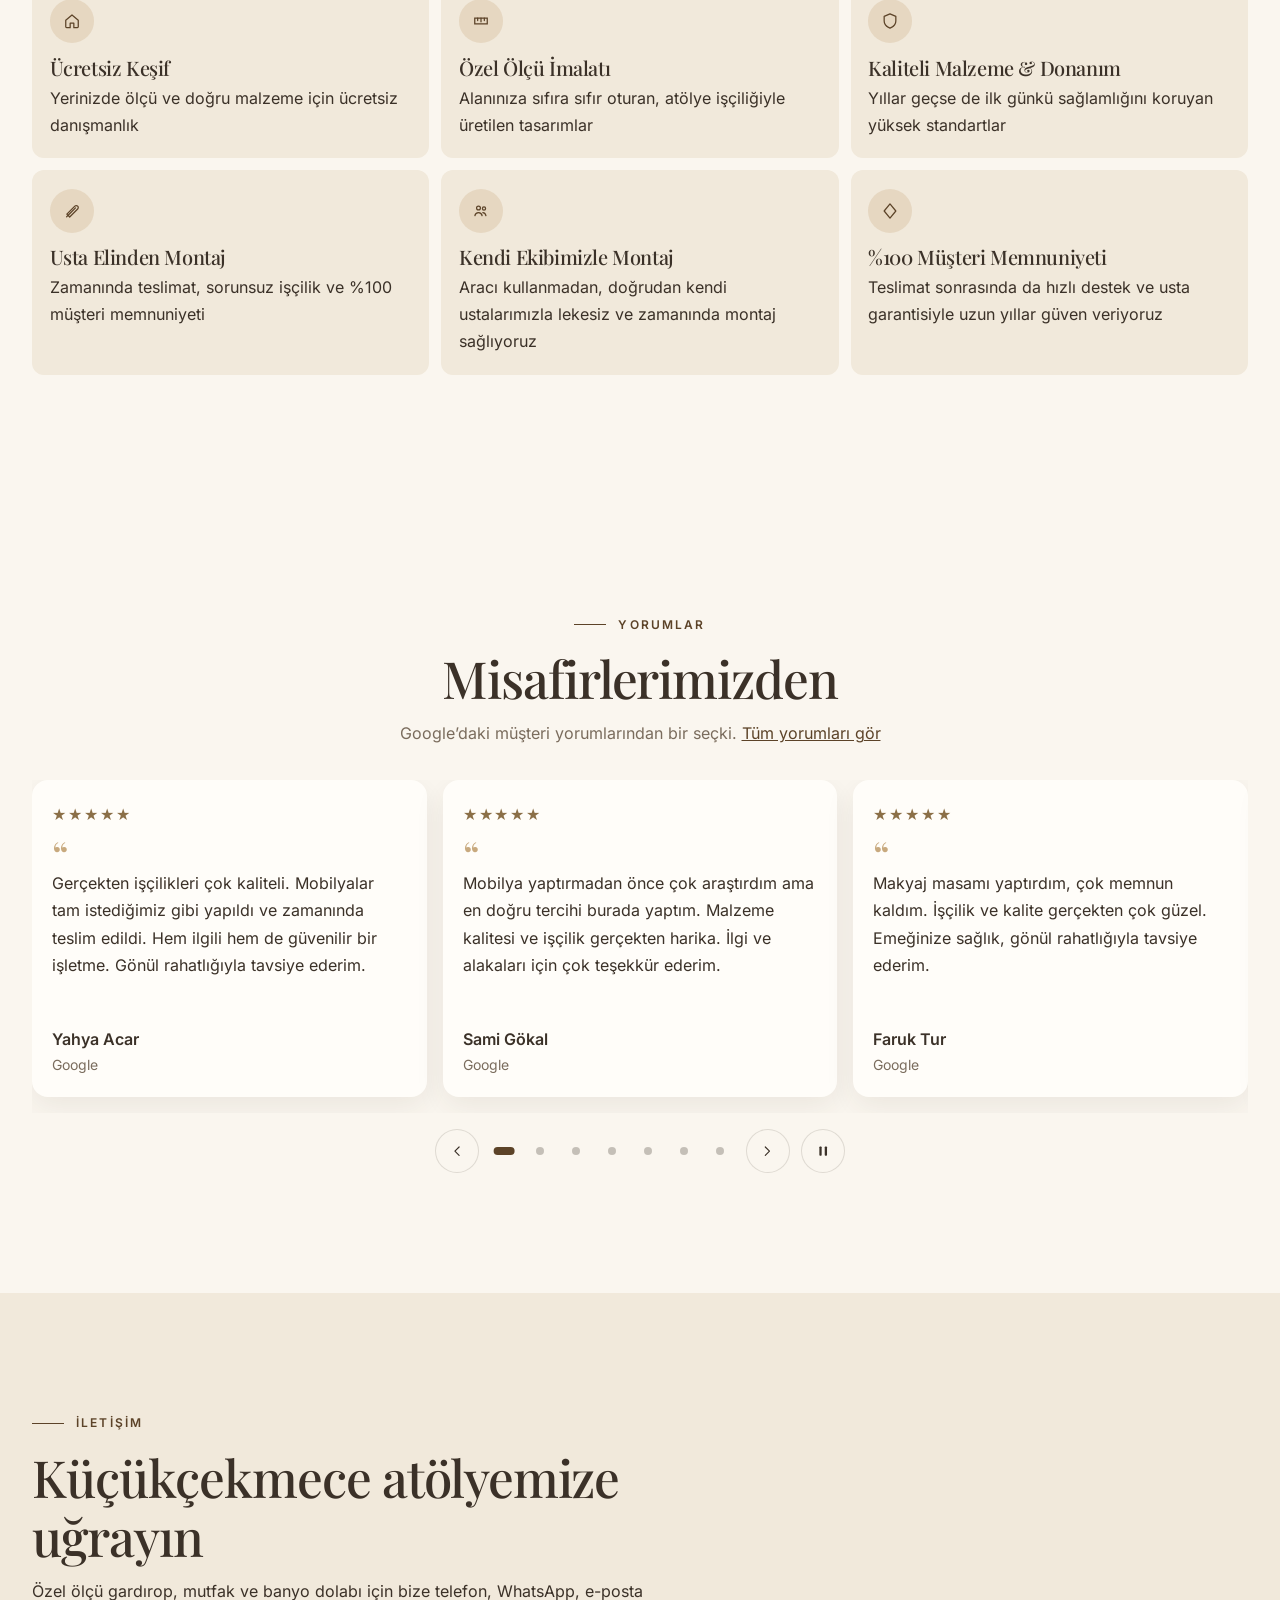
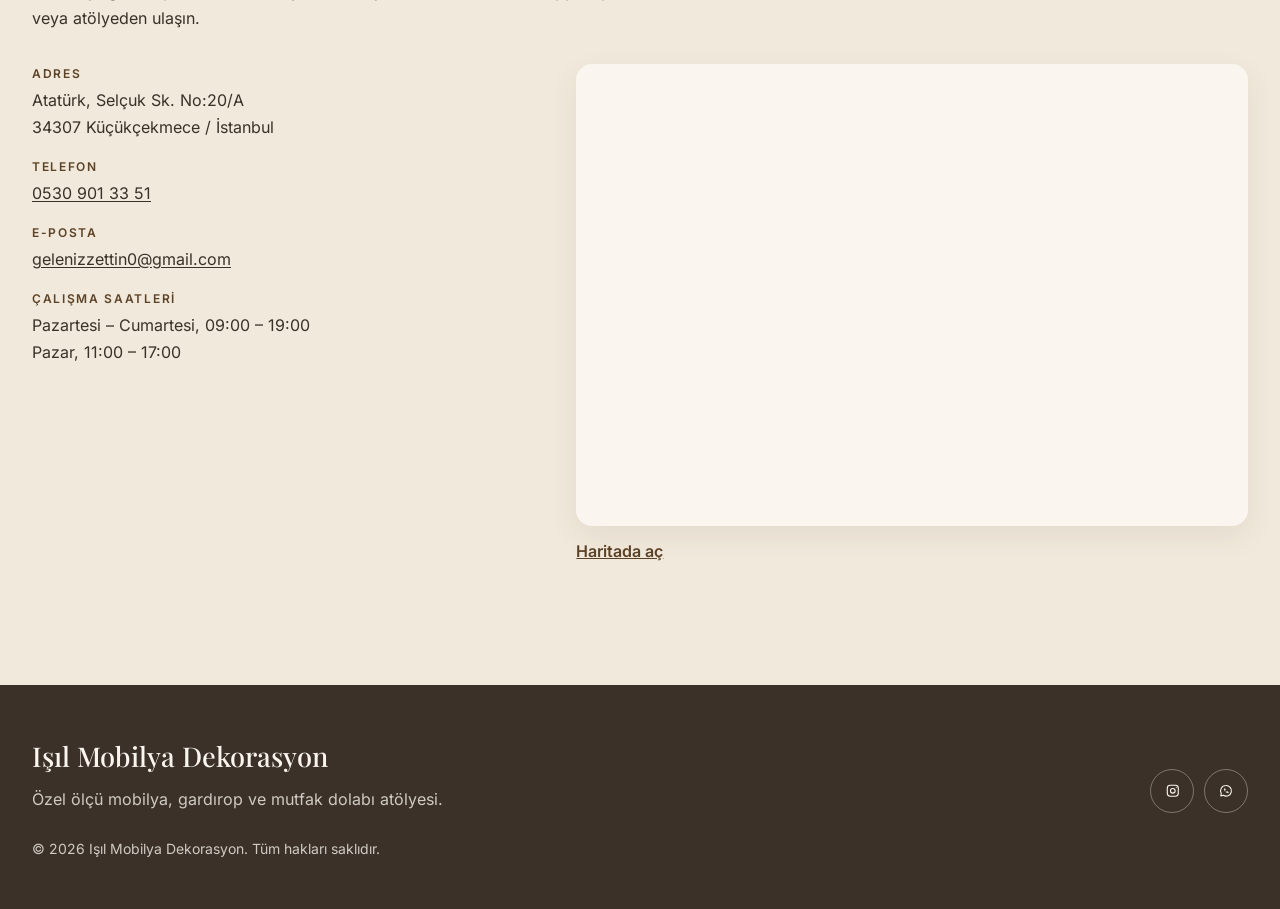
==== commit 3284348c: "positions of the pictures have been changed" ====
--- a/isilmobilya/index.html
+++ b/isilmobilya/index.html
@@ -293,6 +293,18 @@
           </div>
           <p class="sr-only" data-filter-status aria-live="polite"></p>
           <ul class="gallery__grid">
+            <li class="gallery__item" data-category="mutfak">
+              <button class="gallery__trigger" type="button">
+                <img class="gallery__image" src="assets/images/gallery/vitrinli-mutfak.jpg" data-full="assets/images/gallery/vitrinli-mutfak.jpg" alt="Şık Kahve Köşesi & Çok Amaçlı Büfe Ünitesi" width="820" height="1195" loading="lazy" decoding="async">
+                <span class="gallery__caption" aria-hidden="true"><span class="gallery__name">Şık Kahve Köşesi & Çok Amaçlı Büfe Ünitesi</span><span class="gallery__category">Mutfak</span></span>
+              </button>
+            </li>
+            <li class="gallery__item" data-category="mutfak">
+              <button class="gallery__trigger" type="button">
+                <img class="gallery__image" src="assets/images/gallery/lambri-mutfak.jpg" data-full="assets/images/gallery/lambri-mutfak.jpg" alt="Oluklu Kapaklı & Cam Vitrinli Özel Tasarım Mutfak" width="924" height="2000" loading="lazy" decoding="async">
+                <span class="gallery__caption" aria-hidden="true"><span class="gallery__name">Oluklu Kapaklı & Cam Vitrinli Özel Tasarım Mutfak</span><span class="gallery__category">Mutfak</span></span>
+              </button>
+            </li>
             <li class="gallery__item" data-category="oturma">
               <button class="gallery__trigger" type="button">
                 <img class="gallery__image" src="assets/images/gallery/ledli-kitaplik-sedir.jpg" data-full="assets/images/gallery/ledli-kitaplik-sedir.jpg" alt="Küçükçekmece özel ölçü LED’li kitaplık ve sedirli dinlenme köşesi" width="896" height="1195" loading="lazy" decoding="async">
@@ -351,18 +363,6 @@
               <button class="gallery__trigger" type="button">
                 <img class="gallery__image" src="assets/images/gallery/acik-raf-gardrop.jpg" data-full="assets/images/gallery/acik-raf-gardrop.jpg" alt="Özel Ölçü Gömme Portmanto & Ayakkabılık Dolabı" width="1500" height="2000" loading="lazy" decoding="async">
                 <span class="gallery__caption" aria-hidden="true"><span class="gallery__name">Özel Ölçü Gömme Portmanto & Ayakkabılık Dolabı</span><span class="gallery__category">Oturma Odası</span></span>
-              </button>
-            </li>
-            <li class="gallery__item" data-category="mutfak">
-              <button class="gallery__trigger" type="button">
-                <img class="gallery__image" src="assets/images/gallery/vitrinli-mutfak.jpg" data-full="assets/images/gallery/vitrinli-mutfak.jpg" alt="Şık Kahve Köşesi & Çok Amaçlı Büfe Ünitesi" width="820" height="1195" loading="lazy" decoding="async">
-                <span class="gallery__caption" aria-hidden="true"><span class="gallery__name">Şık Kahve Köşesi & Çok Amaçlı Büfe Ünitesi</span><span class="gallery__category">Mutfak</span></span>
-              </button>
-            </li>
-            <li class="gallery__item" data-category="mutfak">
-              <button class="gallery__trigger" type="button">
-                <img class="gallery__image" src="assets/images/gallery/lambri-mutfak.jpg" data-full="assets/images/gallery/lambri-mutfak.jpg" alt="Oluklu Kapaklı & Cam Vitrinli Özel Tasarım Mutfak" width="924" height="2000" loading="lazy" decoding="async">
-                <span class="gallery__caption" aria-hidden="true"><span class="gallery__name">Oluklu Kapaklı & Cam Vitrinli Özel Tasarım Mutfak</span><span class="gallery__category">Mutfak</span></span>
               </button>
             </li>
             <li class="gallery__item" data-category="mutfak">
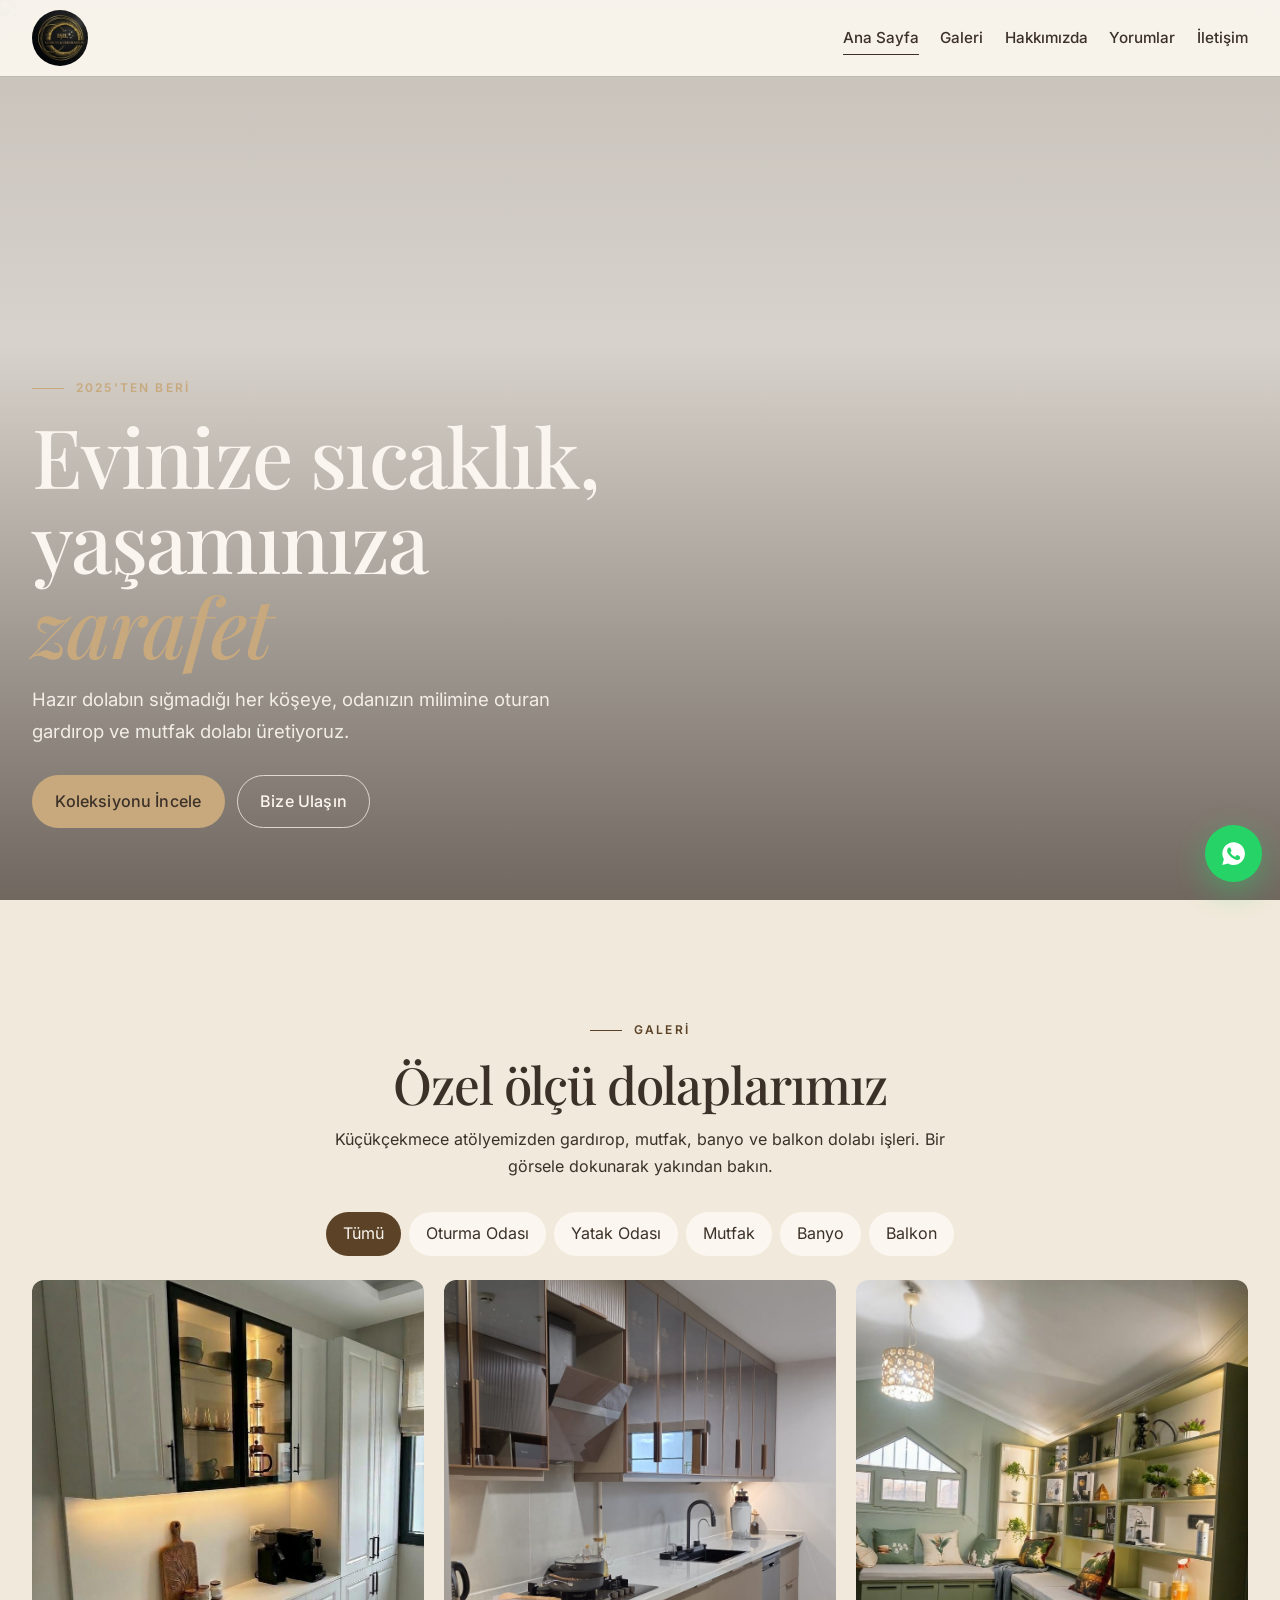
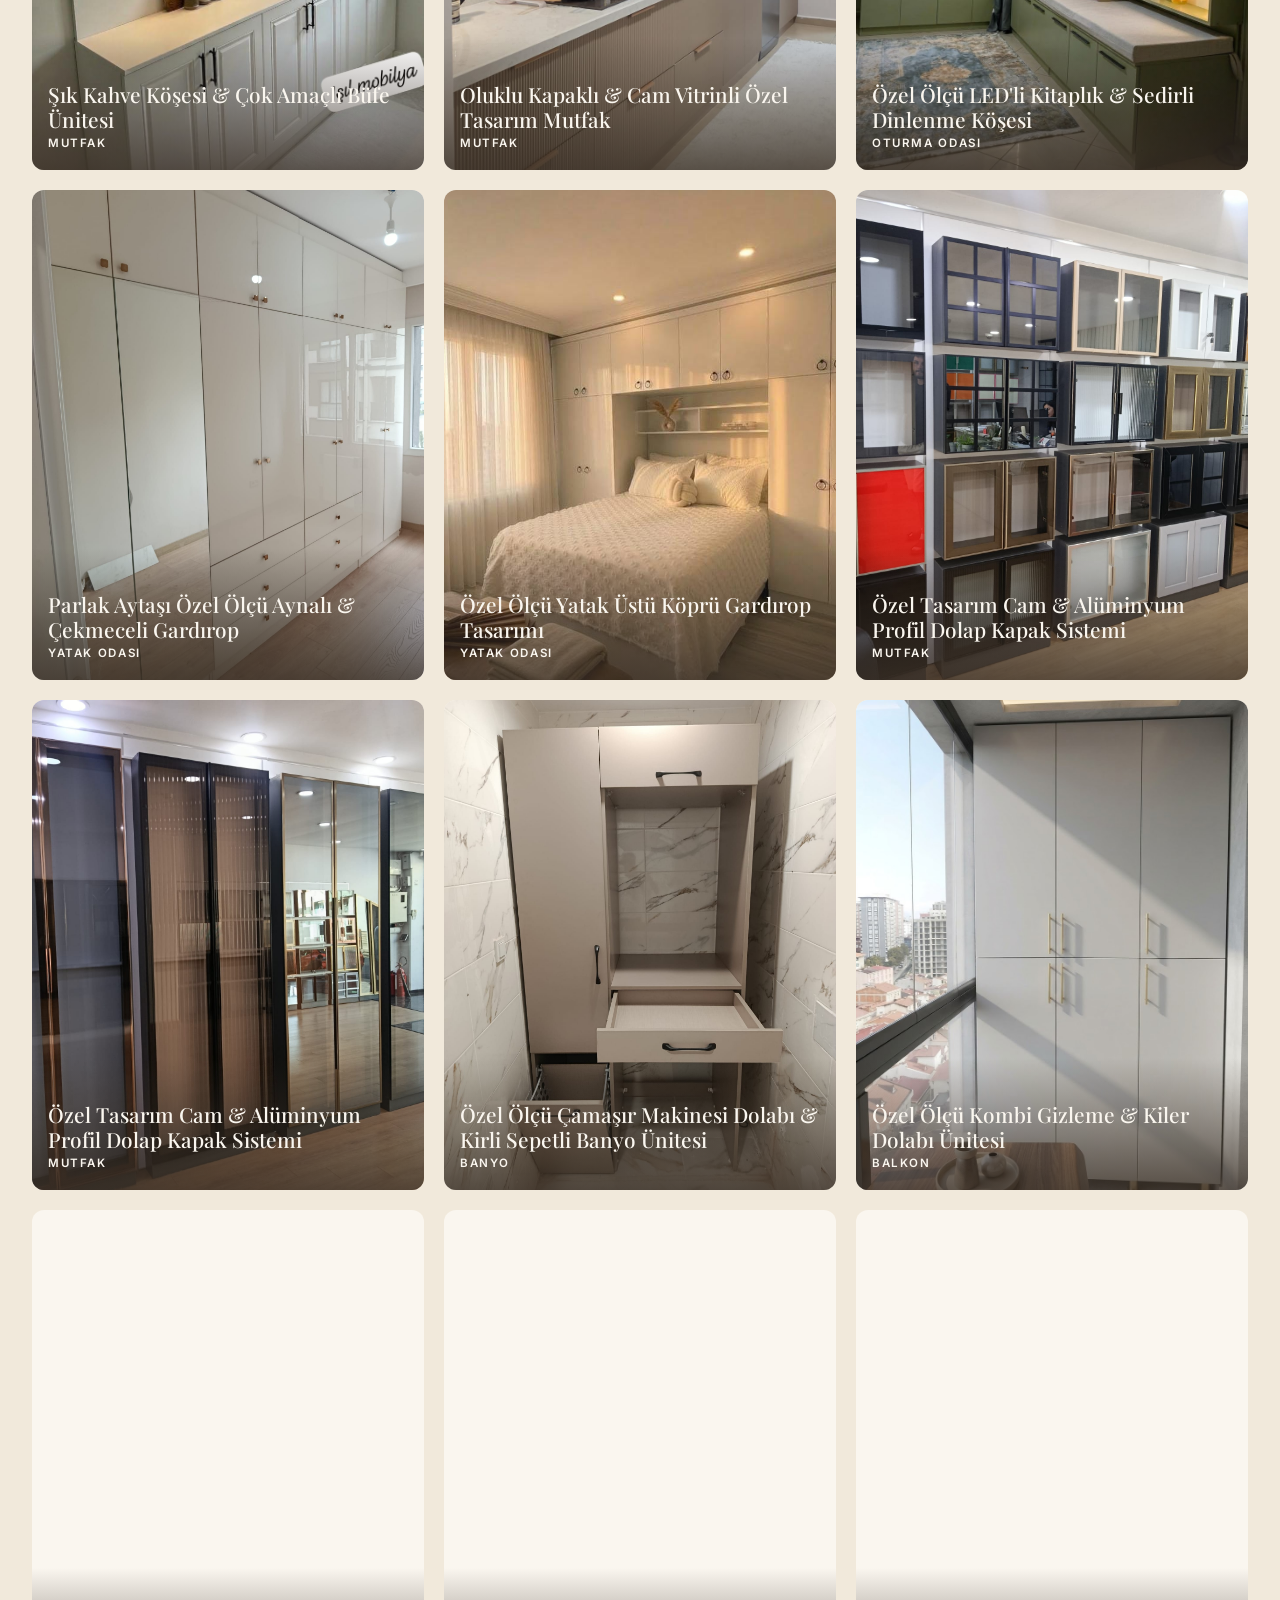
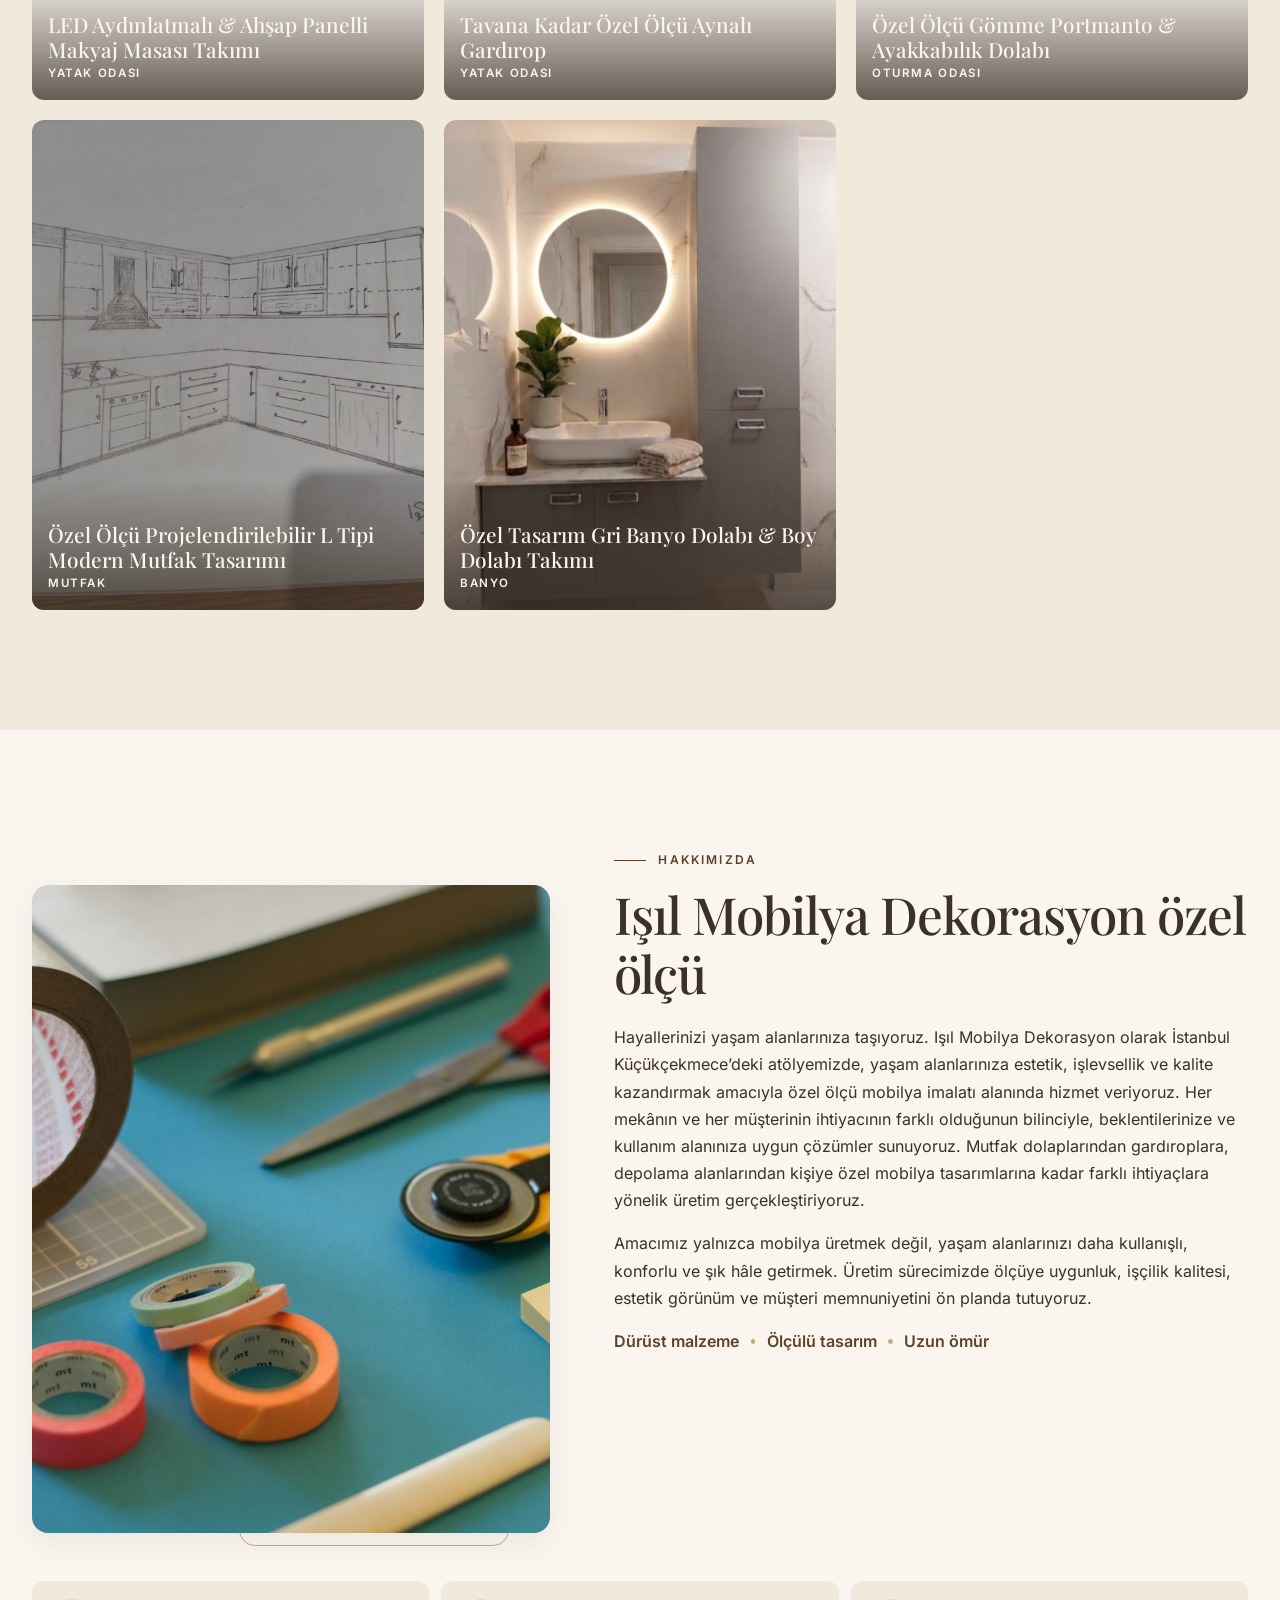
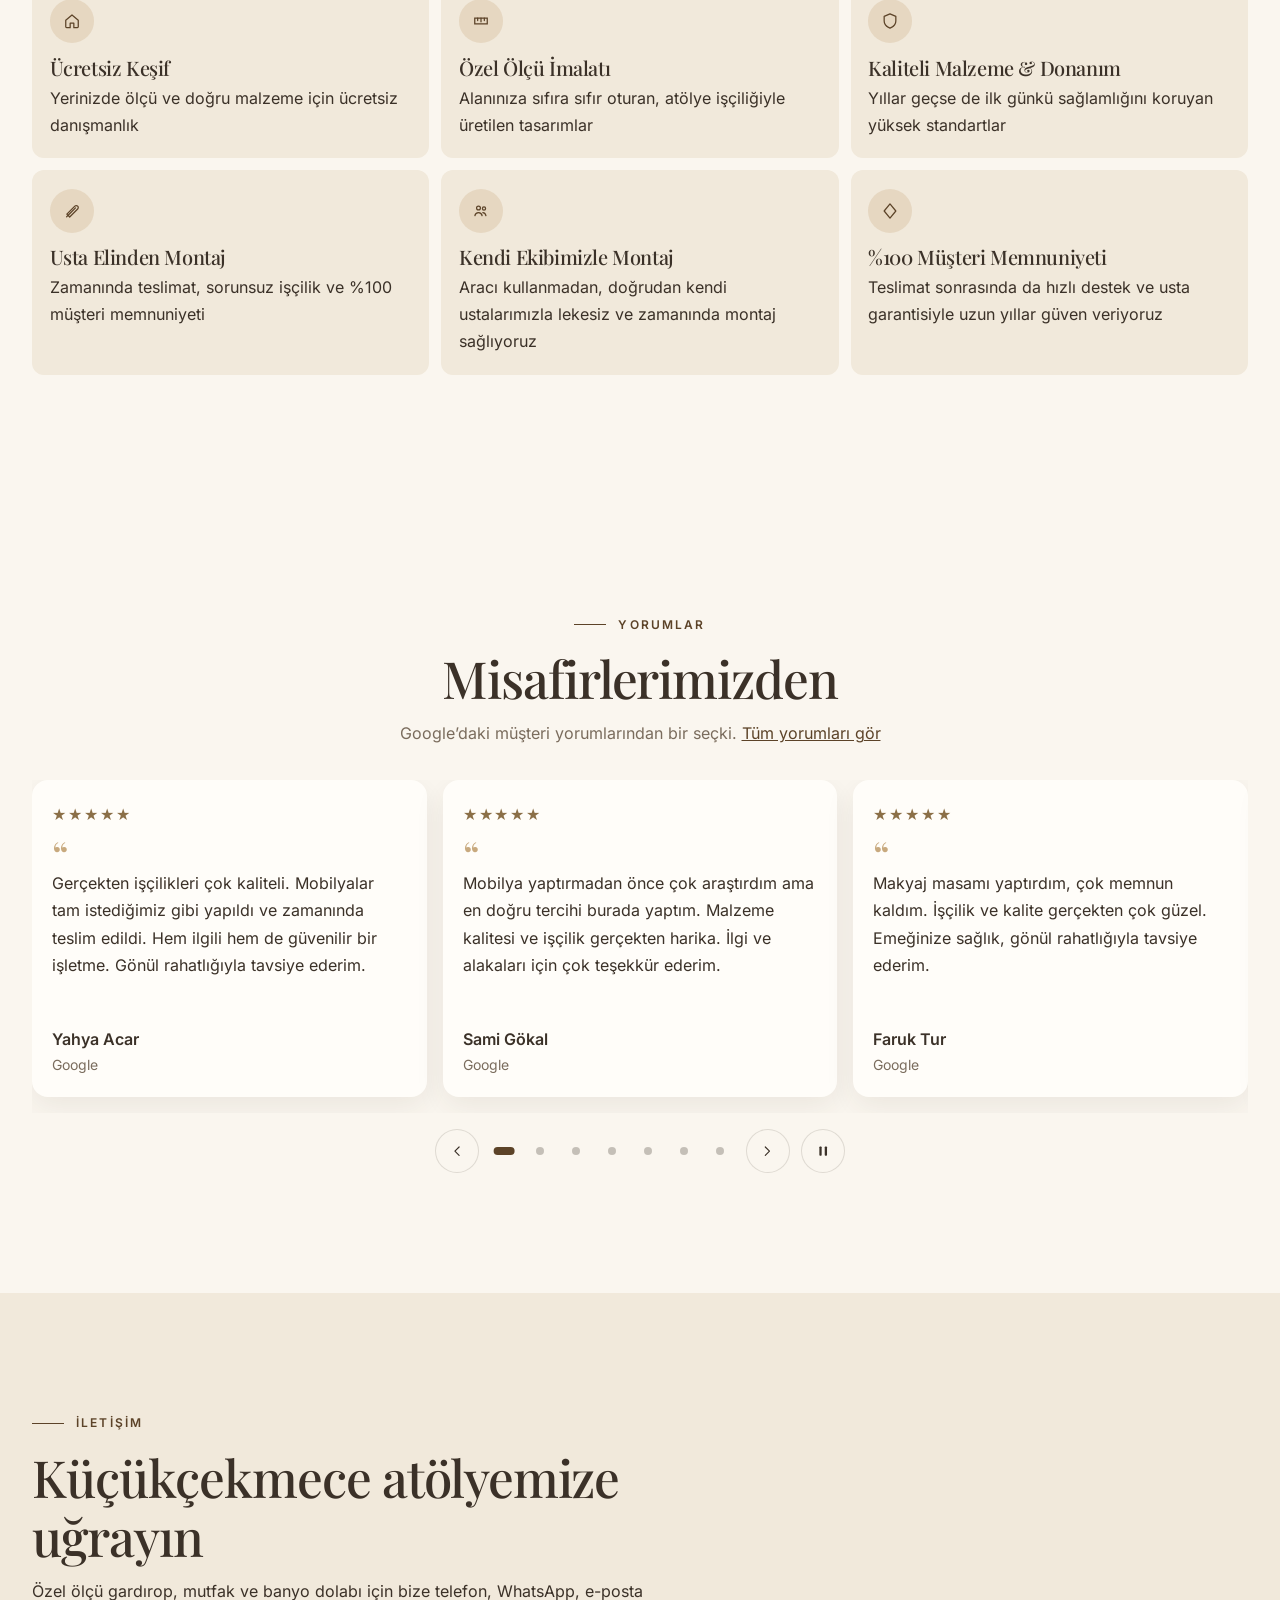
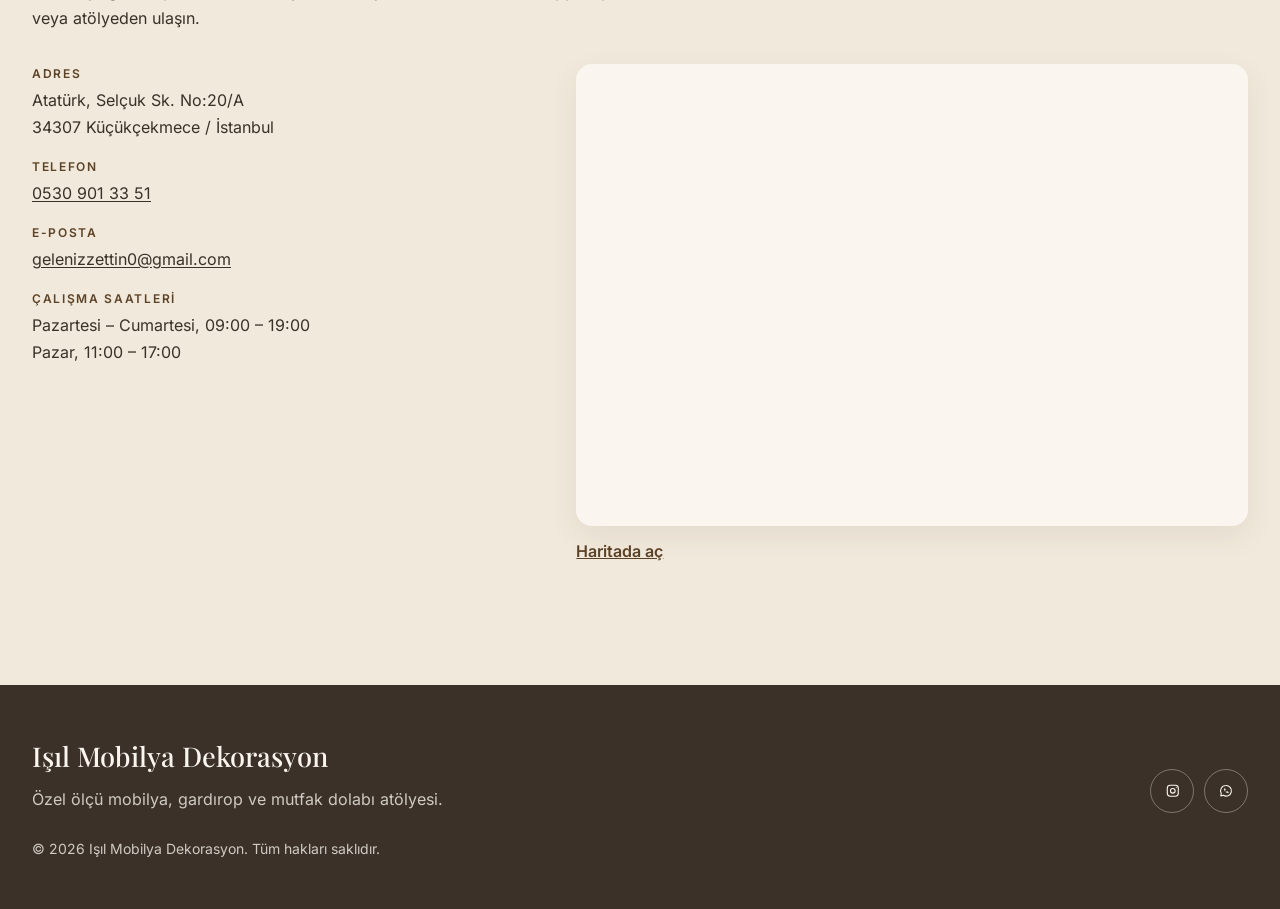
==== commit efabf3b6: "test 1" ====
--- a/isilmobilya/index.html
+++ b/isilmobilya/index.html
@@ -50,8 +50,8 @@
     <meta name="twitter:description" content="Küçükçekmece’de gardırop, mutfak, banyo ve balkon dolabı. Özel ölçü üretim, el işçiliğiyle atölyeden eve.">
     <meta name="twitter:image" content="https://www.isilisilmobilya.com/assets/images/og-image.jpg">
     <meta name="twitter:image:alt" content="Işıl Mobilya Dekorasyon Küçükçekmece: özel ölçü mobilya ve yaşam alanı">
-    <link rel="icon" href="assets/images/favicon.png?v=2" type="image/png" sizes="256x256">
-    <link rel="apple-touch-icon" href="assets/images/favicon.png?v=2">
+    <link rel="icon" href="assets/images/favicon.png?v=4" type="image/png" sizes="256x256">
+    <link rel="apple-touch-icon" href="assets/images/favicon.png?v=4">
     <meta name="msapplication-config" content="browserconfig.xml">
     <link rel="preload" href="assets/images/hero.jpg" as="image" type="image/jpeg" fetchpriority="high">
     <link rel="preload" href="assets/fonts/playfair-latin-ext.woff2" as="font" type="font/woff2" crossorigin>
@@ -80,14 +80,14 @@
             "image": [
               "https://www.isilisilmobilya.com/assets/images/og-image.jpg",
               "https://www.isilisilmobilya.com/assets/images/hero.jpg",
-              "https://www.isilisilmobilya.com/assets/images/logo.png",
+              "https://www.isilisilmobilya.com/assets/images/logo.jpg",
               "https://www.isilisilmobilya.com/assets/images/favicon.png"
             ],
             "logo": {
               "@type": "ImageObject",
-              "url": "https://www.isilisilmobilya.com/assets/images/logo.png",
-              "width": 656,
-              "height": 475
+              "url": "https://www.isilisilmobilya.com/assets/images/logo.jpg",
+              "width": 1024,
+              "height": 1024
             },
             "telephone": "+90-530-901-3351",
             "email": "gelenizzettin0@gmail.com",
@@ -230,11 +230,7 @@
     <header class="header" data-header>
       <div class="container header__inner">
         <a class="logo" href="#anasayfa" aria-label="Işıl Mobilya Dekorasyon">
-          <img class="logo__image" src="assets/images/logo.png" alt="" width="656" height="475">
-          <span class="logo__text">
-            <span class="logo__name">Işıl Mobilya</span>
-            <span class="logo__sub">Dekorasyon</span>
-          </span>
+          <img class="logo__image" src="assets/images/logo.jpg" alt="Işıl Mobilya Dekorasyon" width="1024" height="1024">
         </a>
         <button class="nav-toggle" type="button" aria-expanded="false" aria-controls="site-nav" data-nav-toggle>
           <span class="nav-toggle__bar" aria-hidden="true"></span>
@@ -604,7 +600,7 @@
     <div class="wa" data-wa>
       <section class="wa__panel" id="wa-panel" data-wa-panel hidden aria-labelledby="wa-title">
         <header class="wa__head">
-          <img class="wa__avatar" src="assets/images/favicon.png" alt="" width="40" height="40">
+          <img class="wa__avatar" src="assets/images/favicon.png?v=4" alt="" width="40" height="40">
           <div class="wa__identity">
             <p class="wa__name" id="wa-title">Işıl Mobilya Dekorasyon</p>
             <p class="wa__status">WhatsApp hattı</p>
--- a/isilmobilya/css/style.css
+++ b/isilmobilya/css/style.css
@@ -341,10 +341,7 @@
 .logo {
   display: inline-flex;
   align-items: center;
-  gap: 0.6rem;
-  flex-shrink: 1;
-  min-width: 0;
-  max-width: min(calc(100% - 3.5rem), 20rem);
+  flex-shrink: 0;
   padding: 0;
   background: transparent;
   color: inherit;
@@ -357,47 +354,11 @@
 
 .logo__image {
   display: block;
-  flex-shrink: 0;
-  width: auto;
+  width: 3.15rem;
   height: 3.15rem;
-  object-fit: contain;
-  background: transparent;
-}
-
-.logo__text {
-  display: flex;
-  flex-direction: column;
-  align-items: stretch;
-  justify-content: center;
-  min-width: 0;
-  line-height: 1.05;
-}
-
-.logo__name {
-  display: block;
-  font-family: var(--font-serif);
-  font-size: clamp(0.92rem, 3.6vw, 1.15rem);
-  font-weight: 600;
-  letter-spacing: 0.03em;
-  color: var(--color-accent-dark);
-  text-align: start;
-  white-space: nowrap;
-}
-
-.logo__sub {
-  display: flex;
-  align-items: center;
-  gap: 0.35rem;
-  width: 100%;
-  margin-top: 0.18rem;
-  color: #6b7a4e;
-  font-family: var(--font-sans);
-  font-size: 0.58rem;
-  font-weight: 600;
-  letter-spacing: 0.2em;
-  text-transform: uppercase;
-  text-align: start;
-  white-space: nowrap;
+  object-fit: cover;
+  background: #0a0a0a;
+  border-radius: 50%;
 }
 
 .nav-toggle {
@@ -1275,22 +1236,9 @@
     --carousel-gap: 1rem;
   }
 
-  .logo {
-    flex-shrink: 0;
-    max-width: 22rem;
-  }
-
   .logo__image {
+    width: 3.5rem;
     height: 3.5rem;
-  }
-
-  .logo__name {
-    font-size: 1.2rem;
-  }
-
-  .logo__sub {
-    font-size: 0.62rem;
-    letter-spacing: 0.22em;
   }
 
   .container {
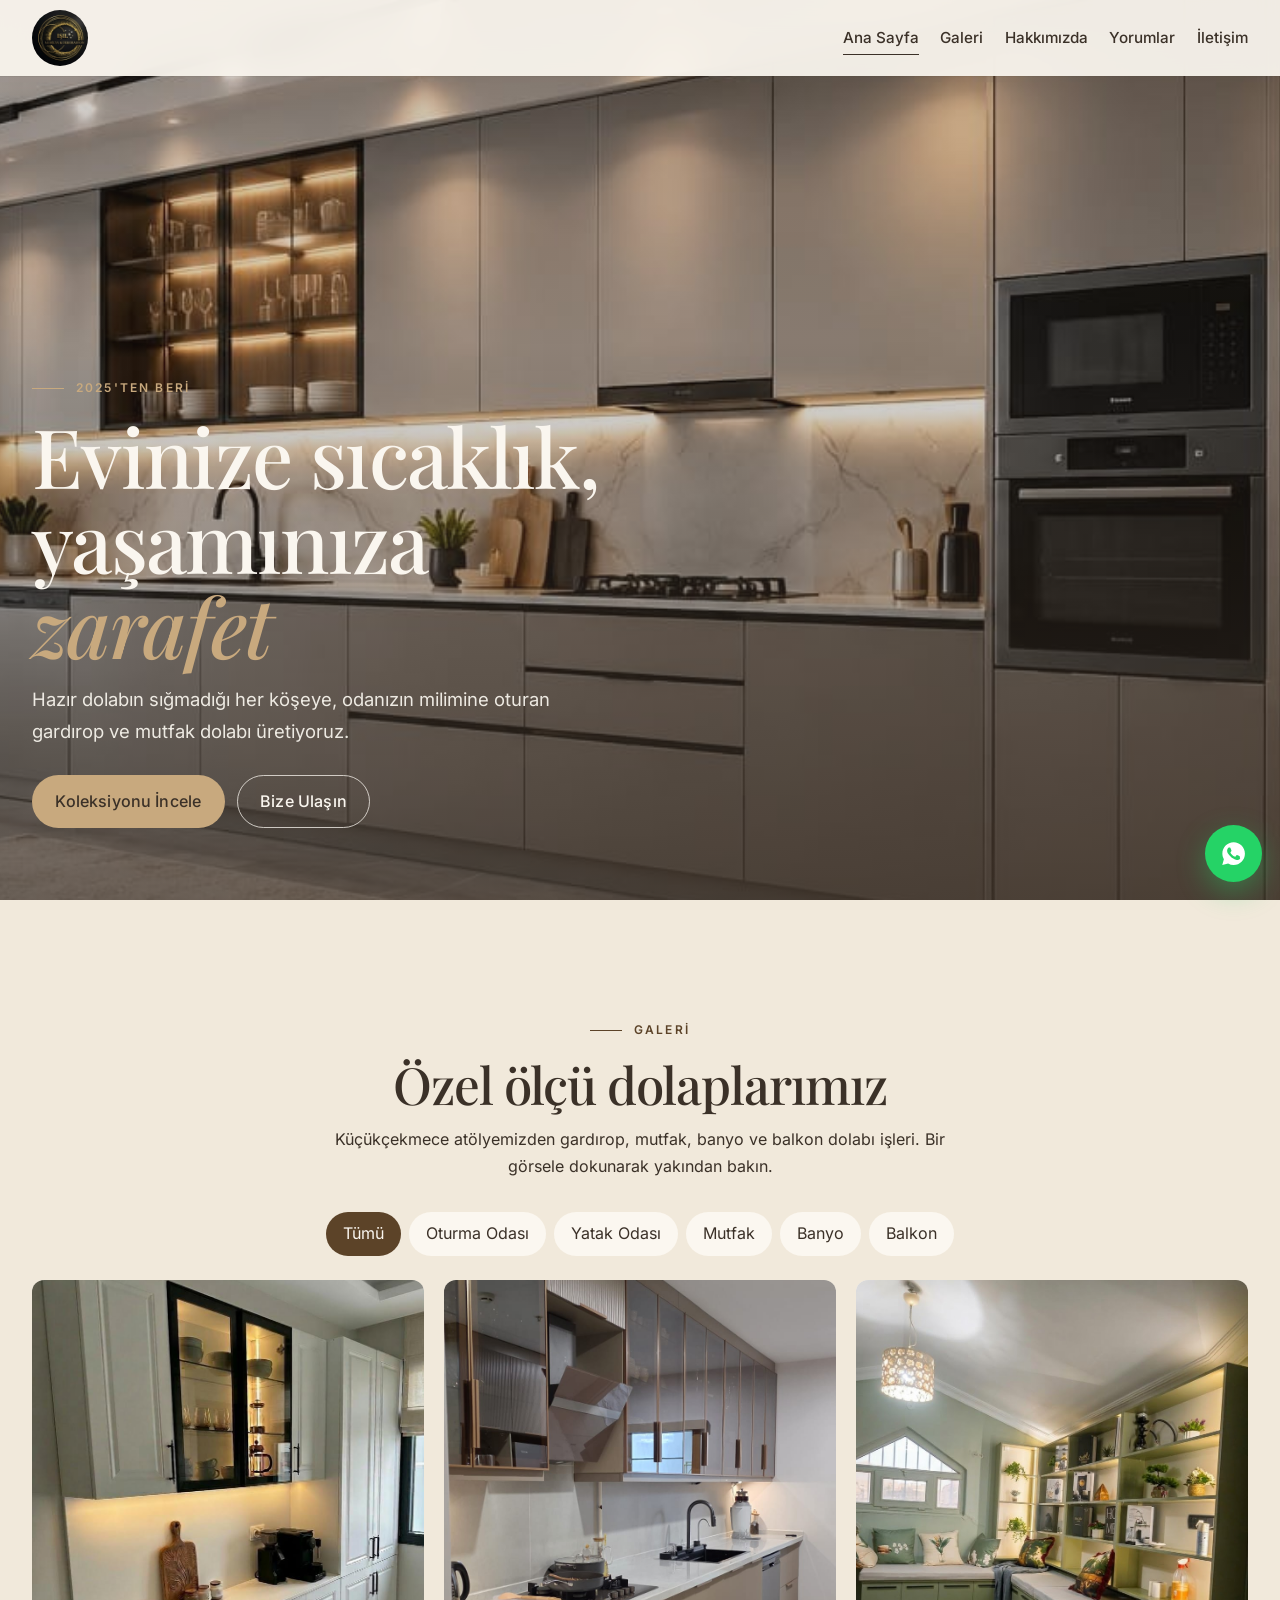
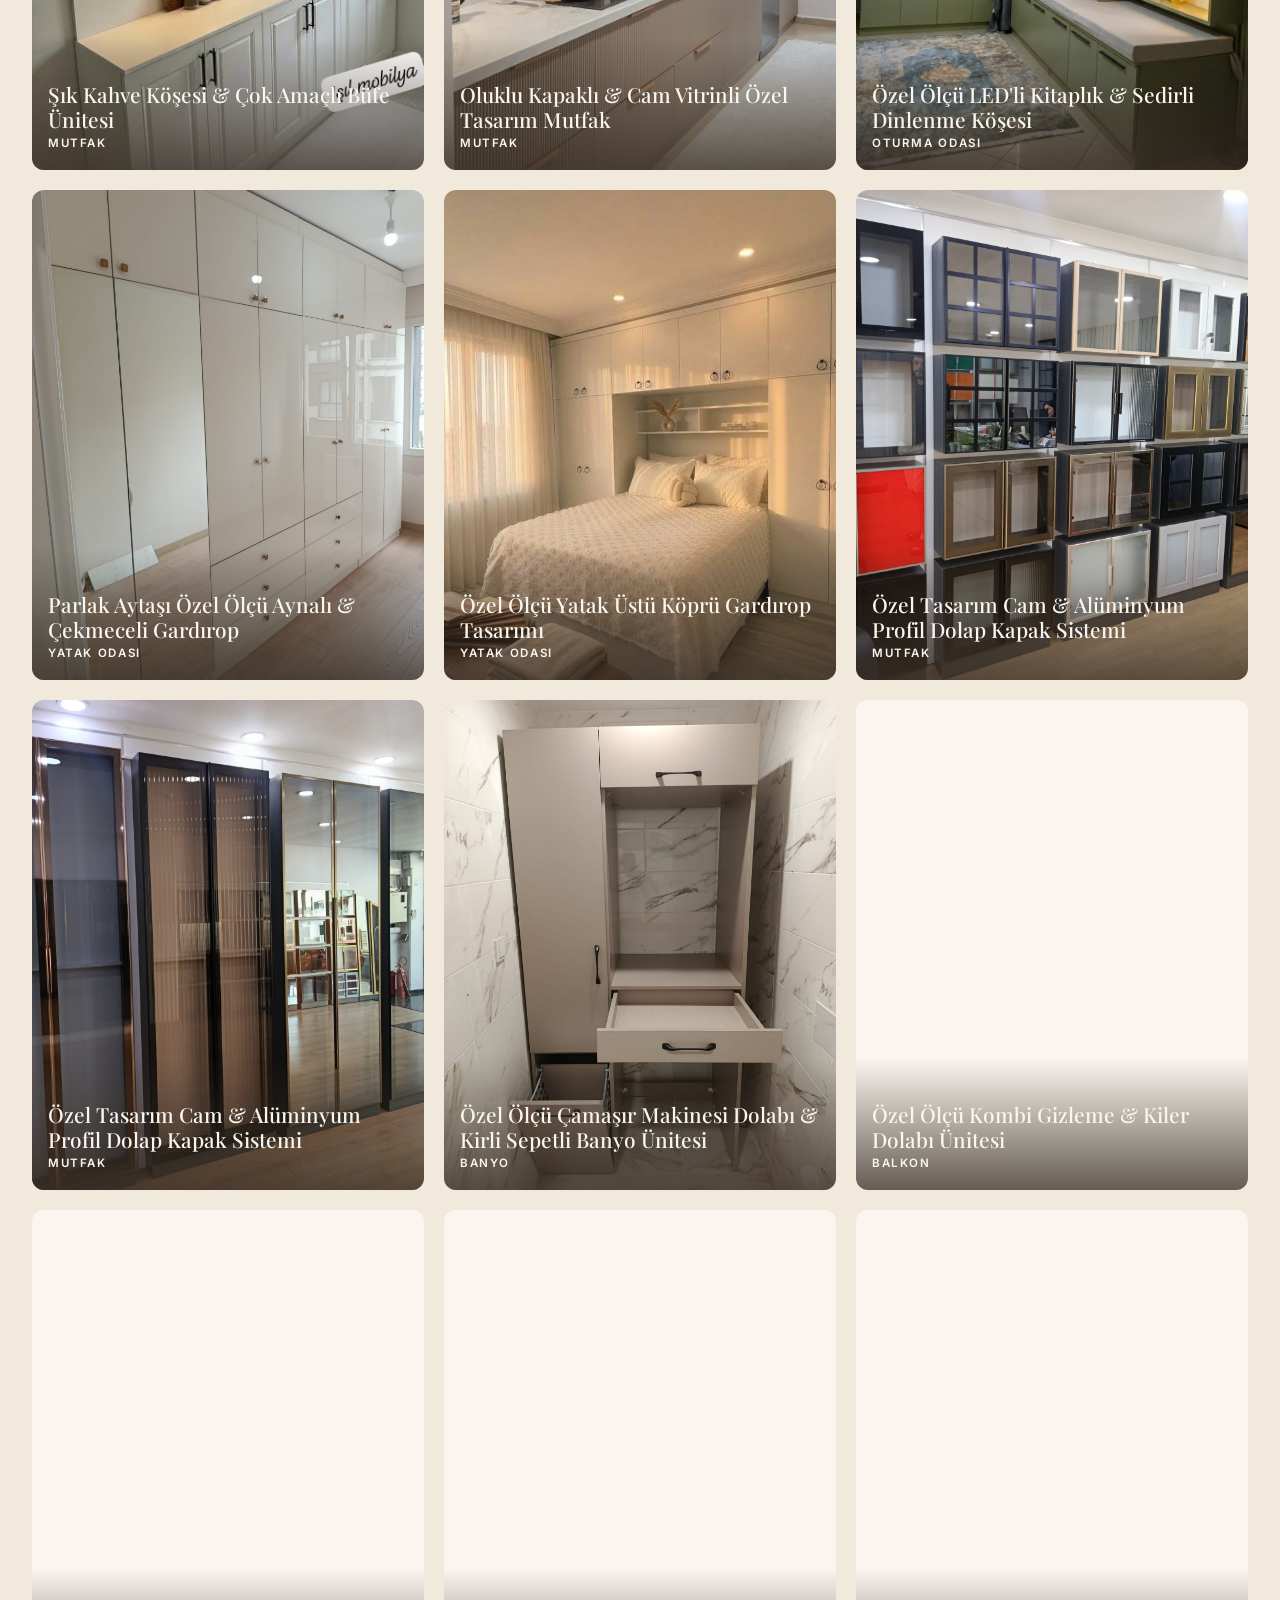
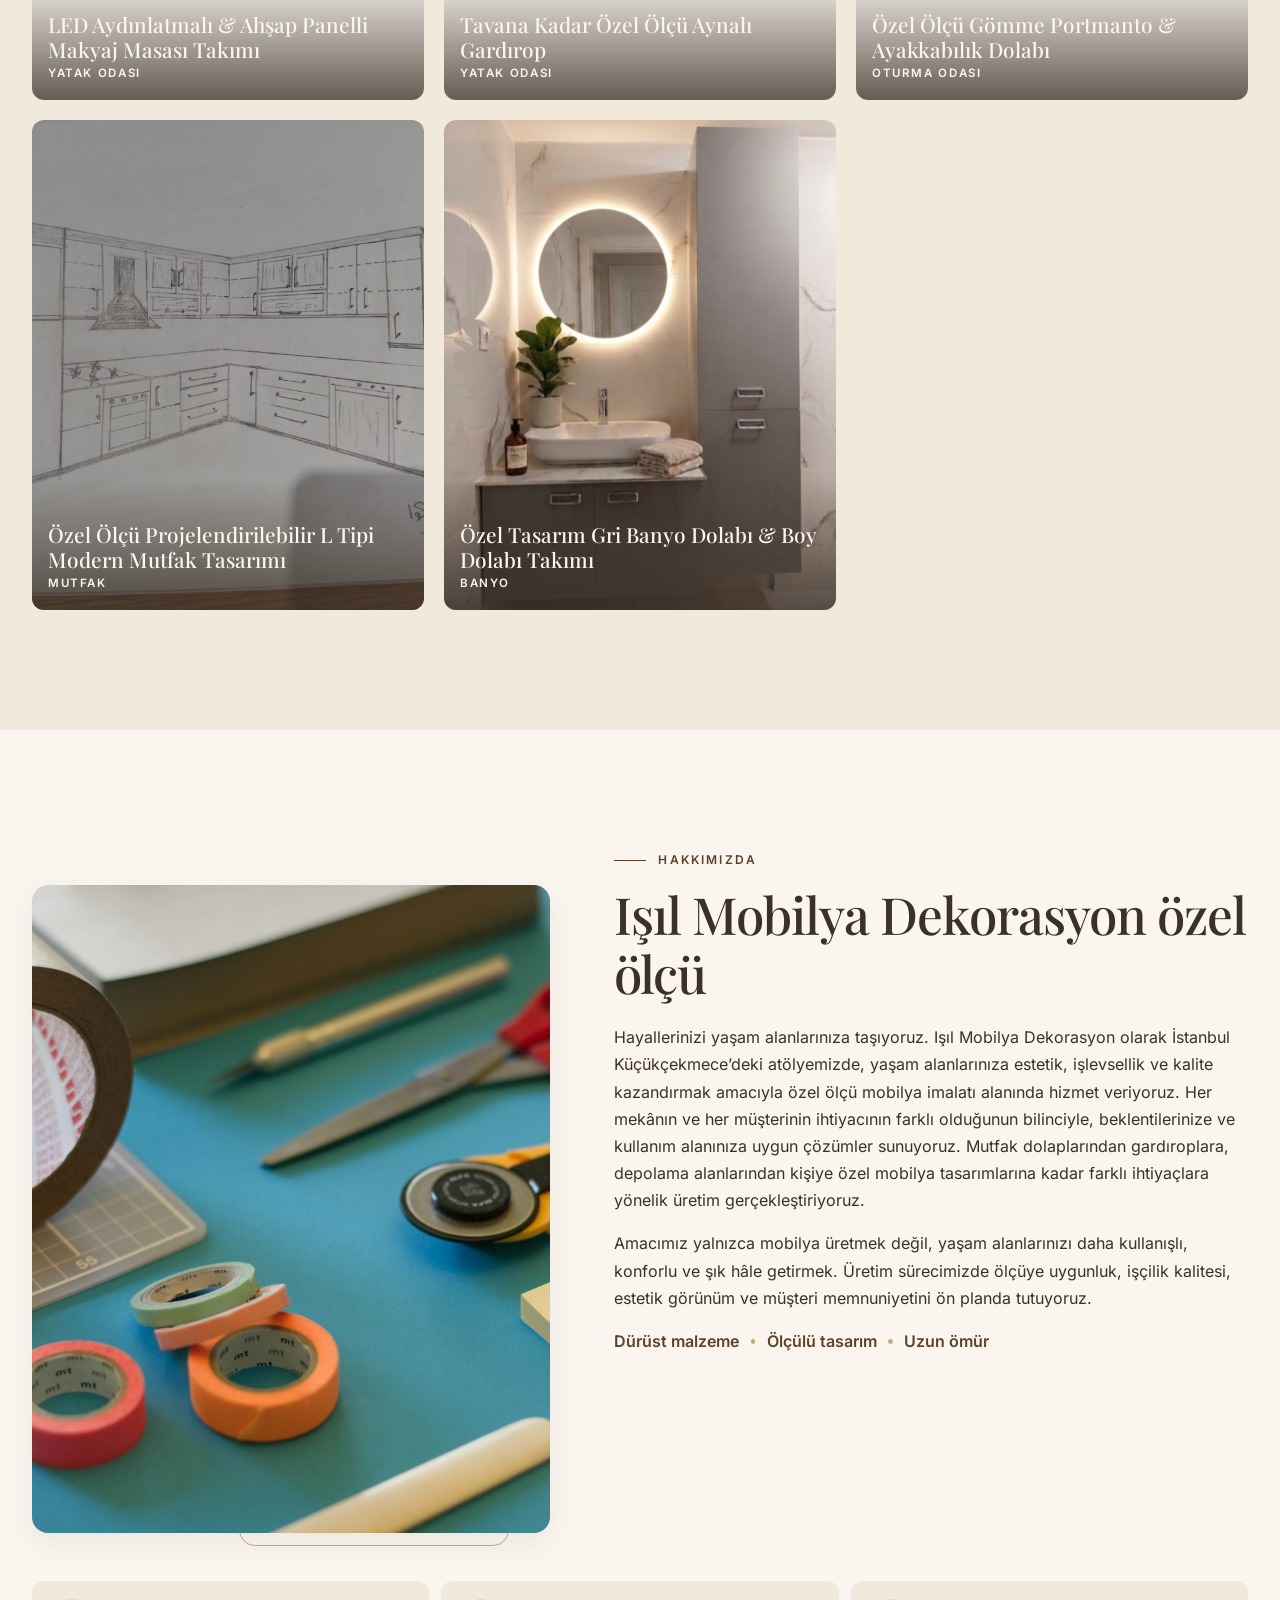
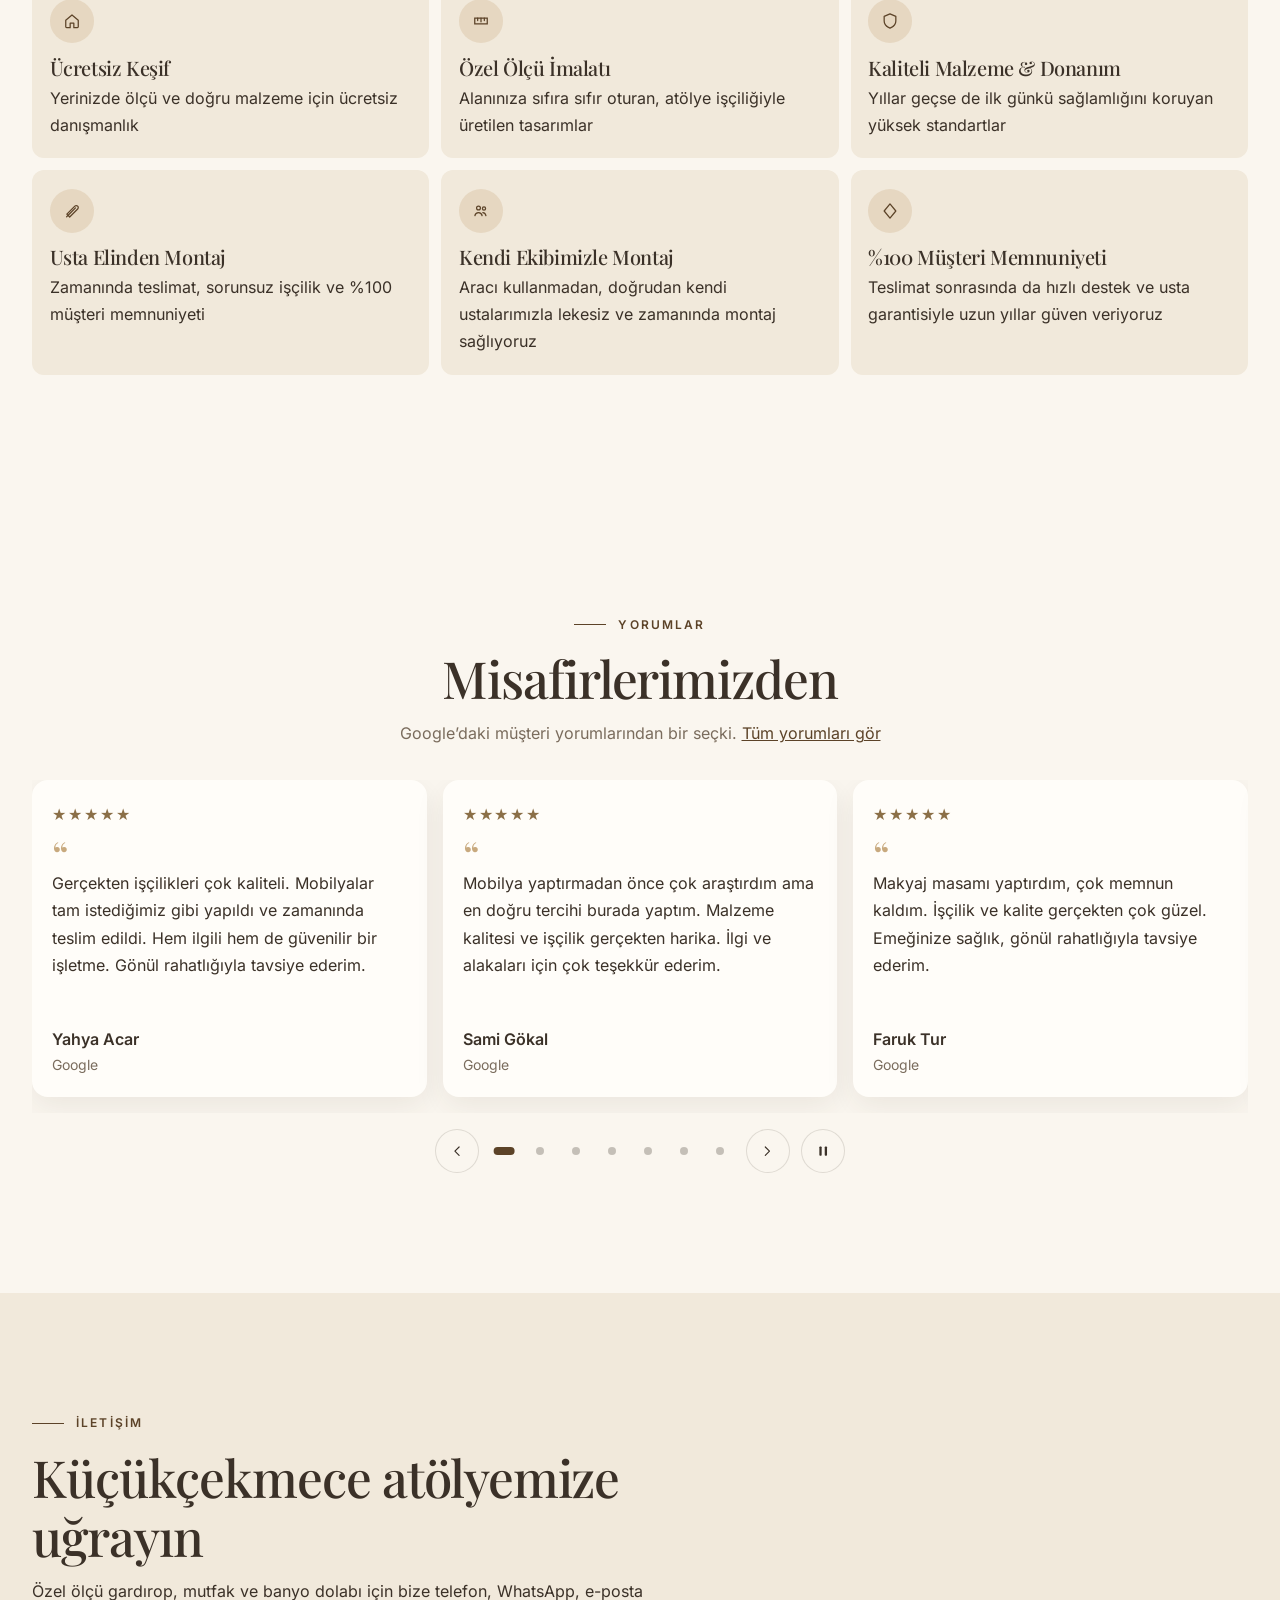
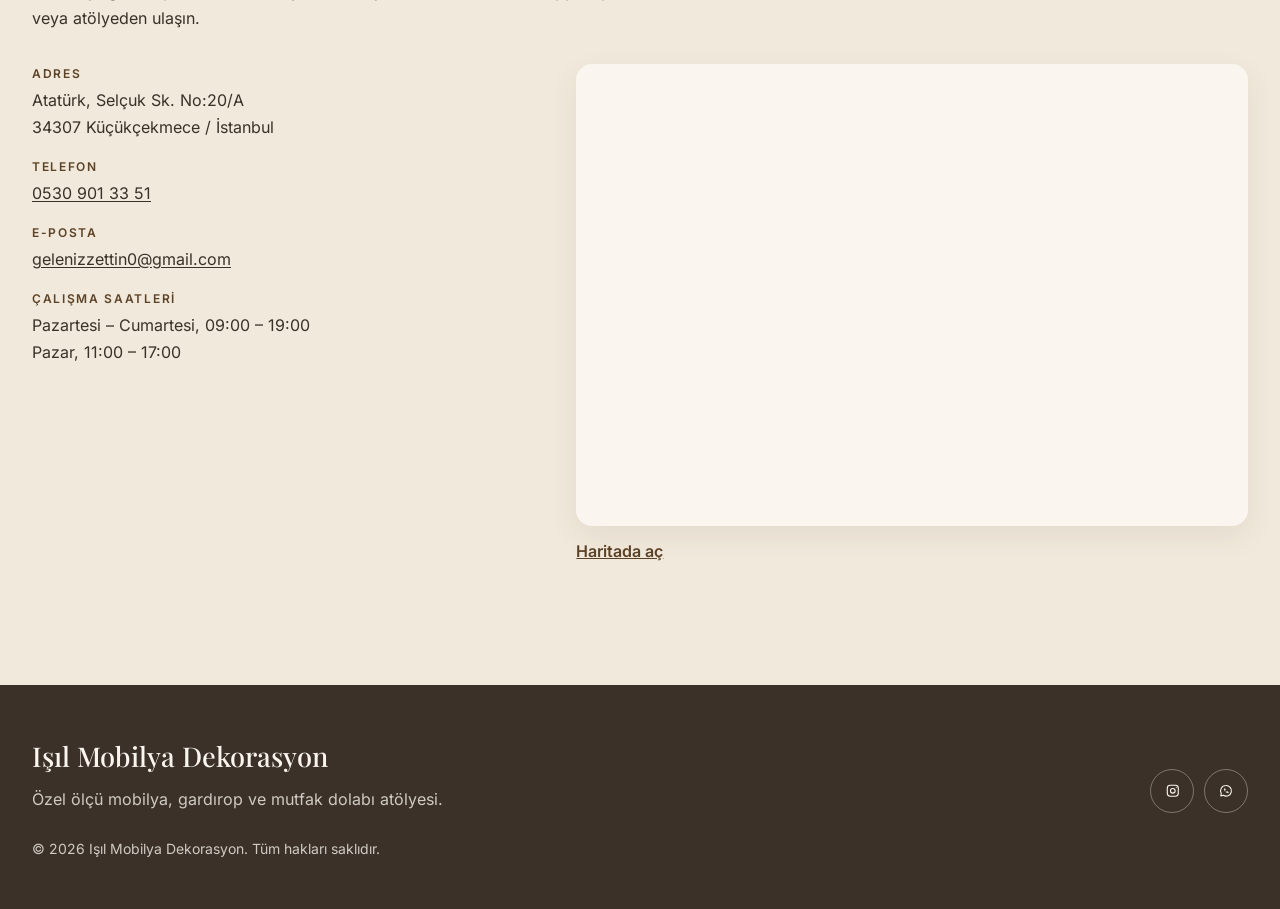
==== commit a33934f8: "test2" ====
--- a/isilmobilya/index.html
+++ b/isilmobilya/index.html
@@ -254,9 +254,9 @@
           <img
             class="hero__image"
             src="assets/images/hero.jpg"
-            alt="Işıl Mobilya Dekorasyon Küçükçekmece: sıcak ahşap ve krem tonlarında oturma odası"
-            width="1920"
-            height="1440"
+            alt="Işıl Mobilya Dekorasyon Küçükçekmece: özel ölçü mutfak dolabı"
+            width="896"
+            height="525"
             fetchpriority="high"
             decoding="async">
           <div class="hero__overlay" aria-hidden="true"></div>
--- a/isilmobilya/css/style.css
+++ b/isilmobilya/css/style.css
@@ -533,6 +533,7 @@
   width: 100%;
   height: 100%;
   object-fit: cover;
+  object-position: center;
 }
 
 .hero__overlay {
